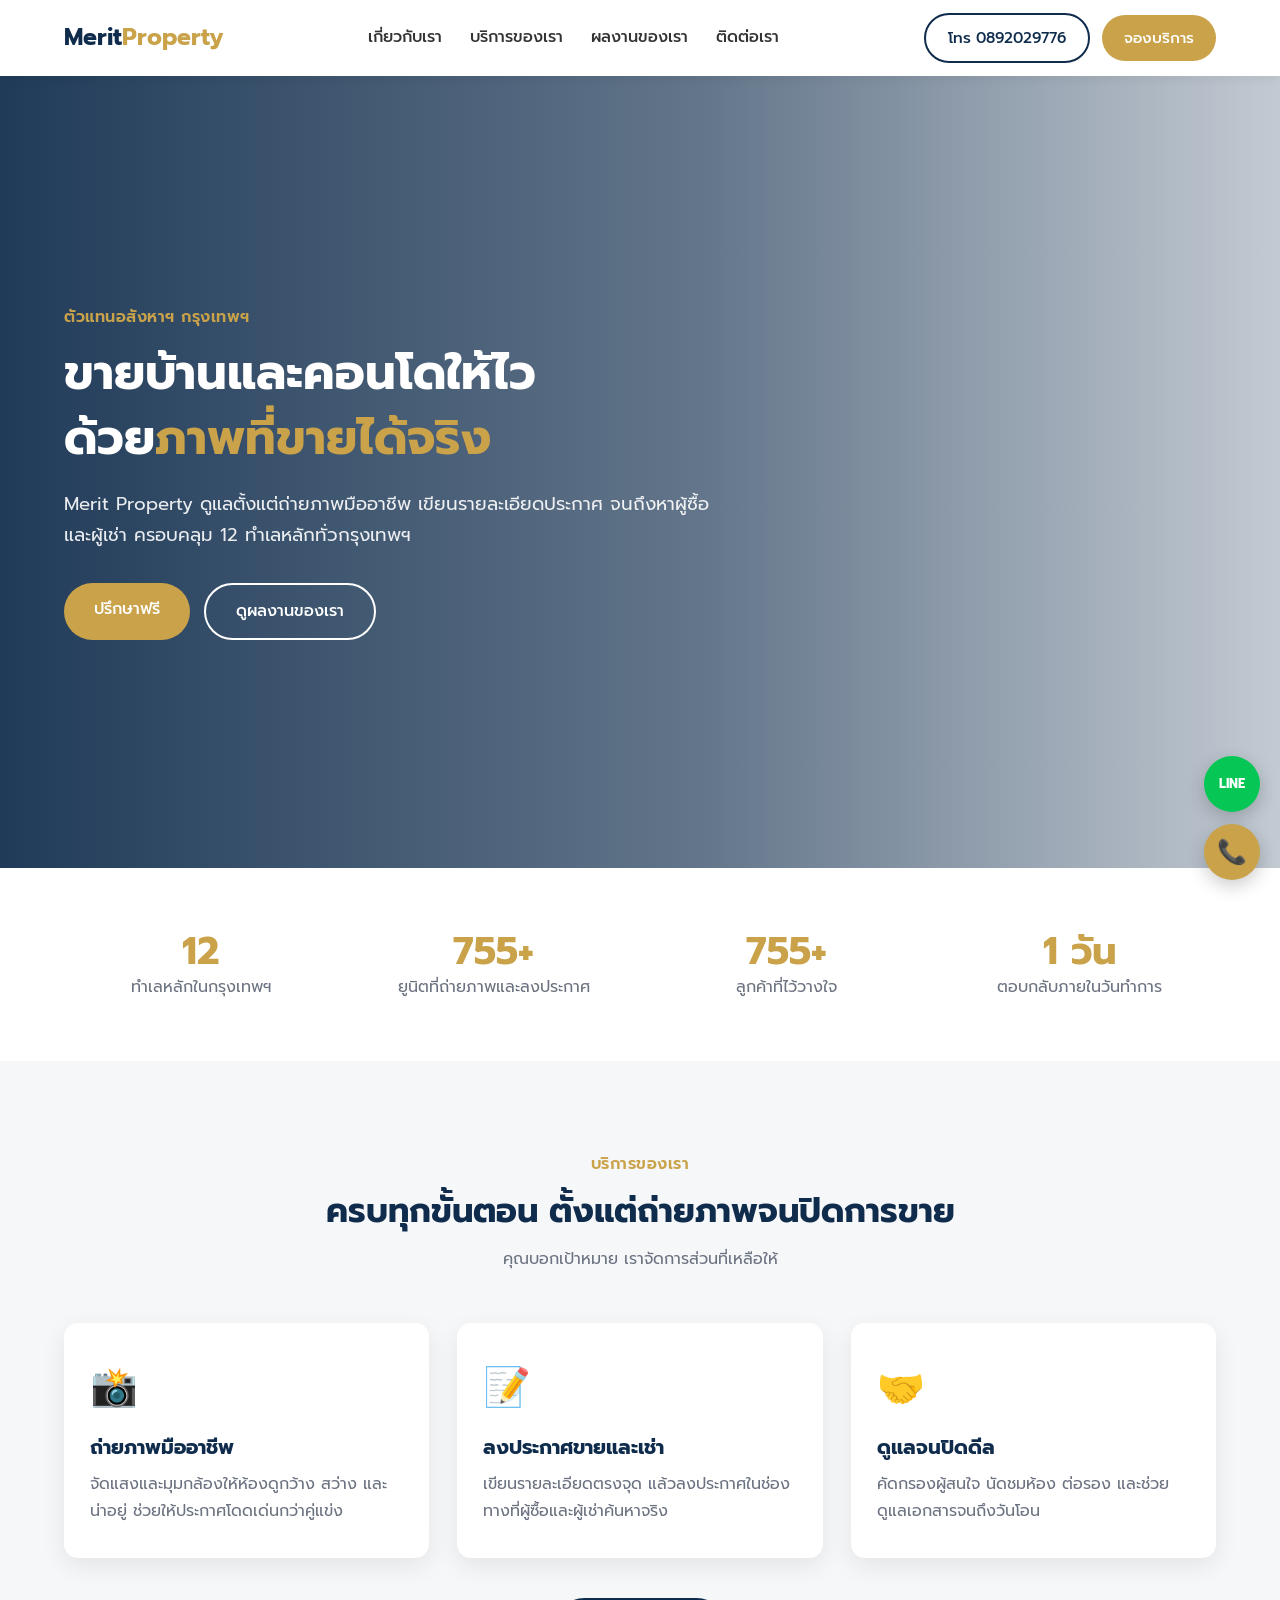
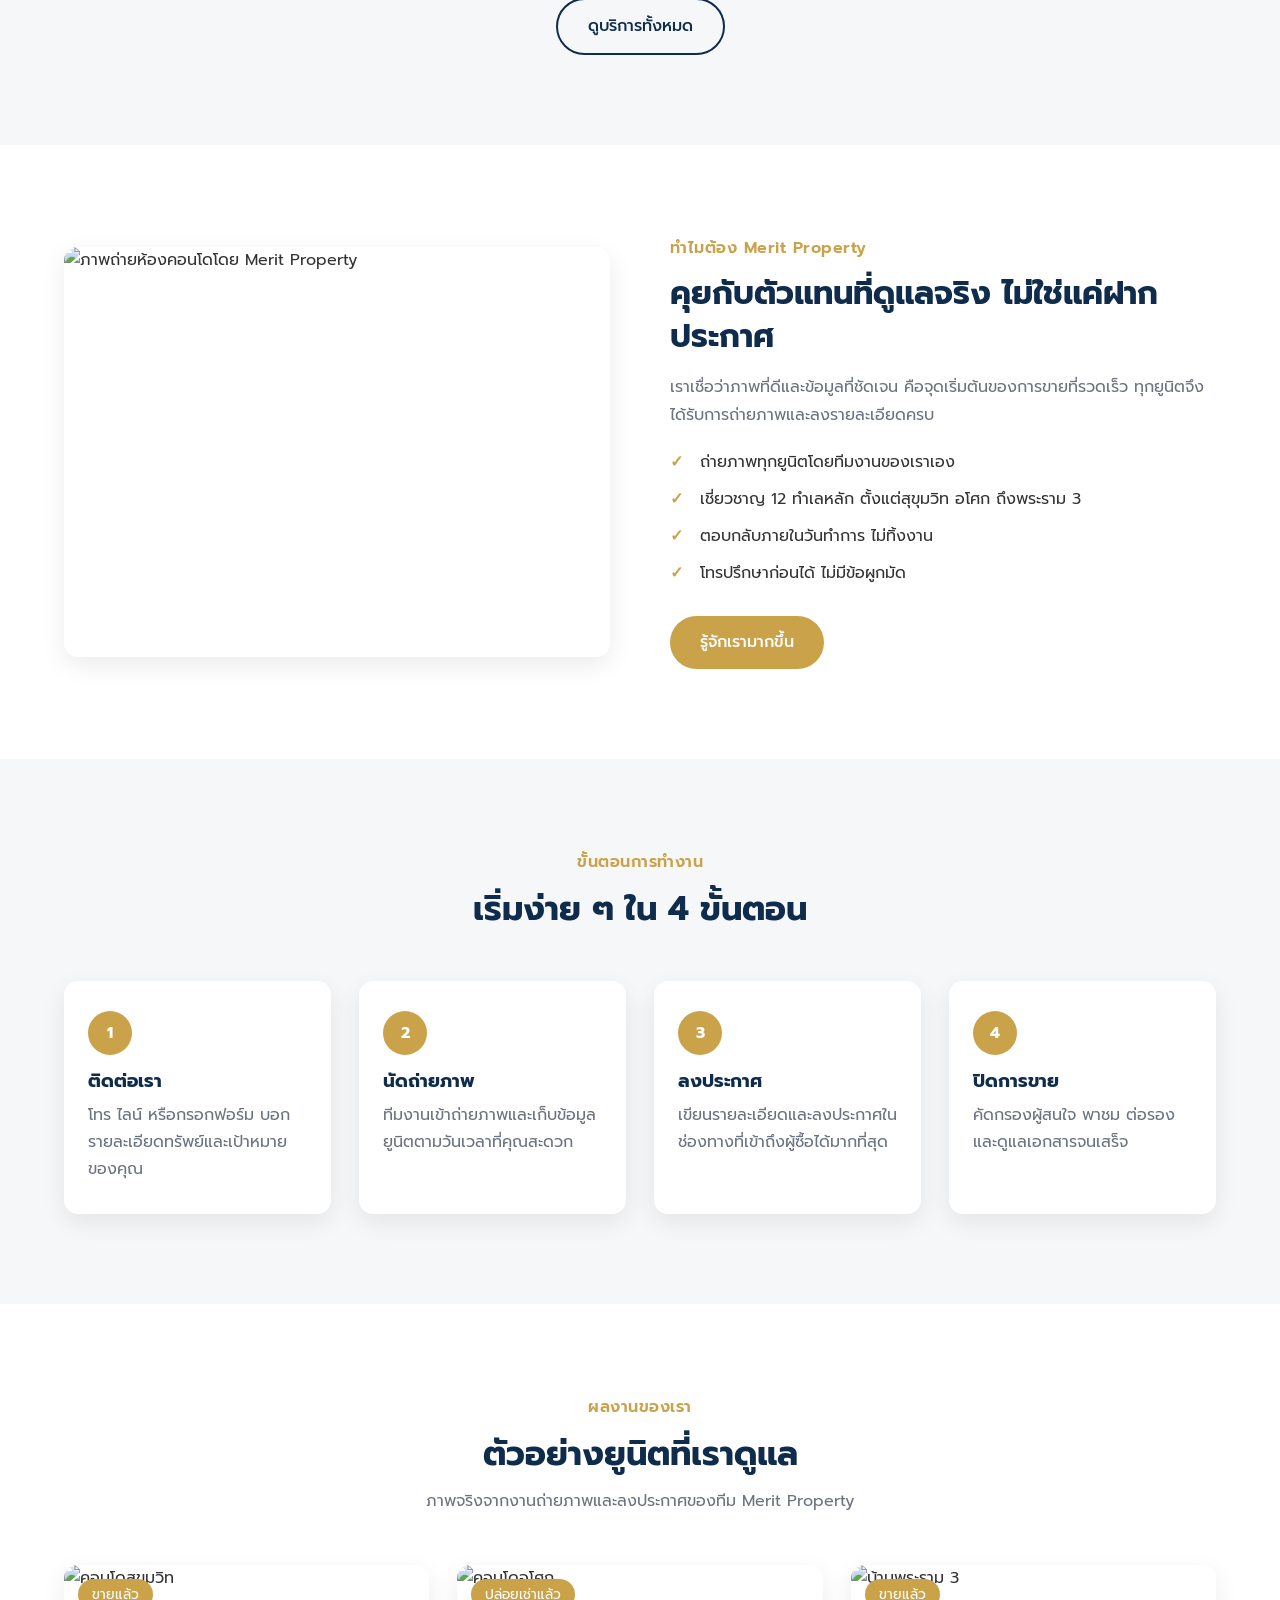
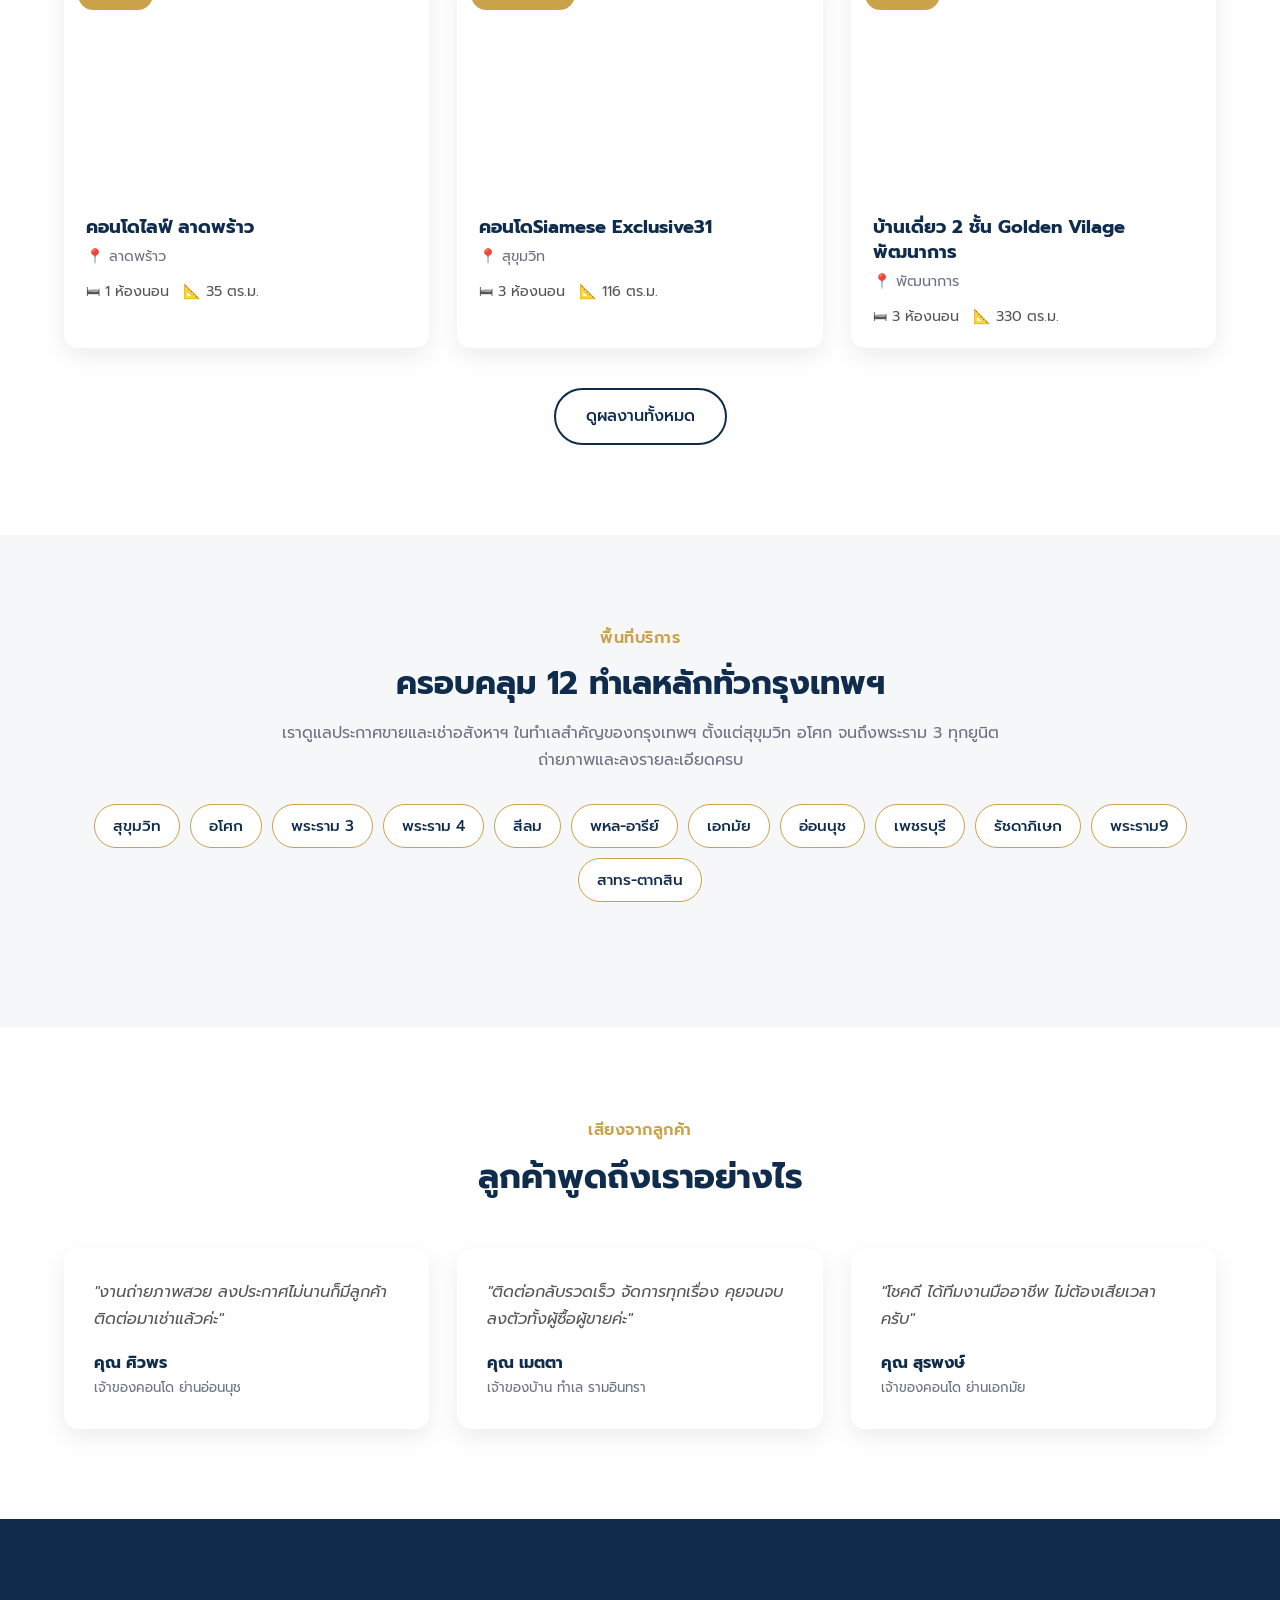
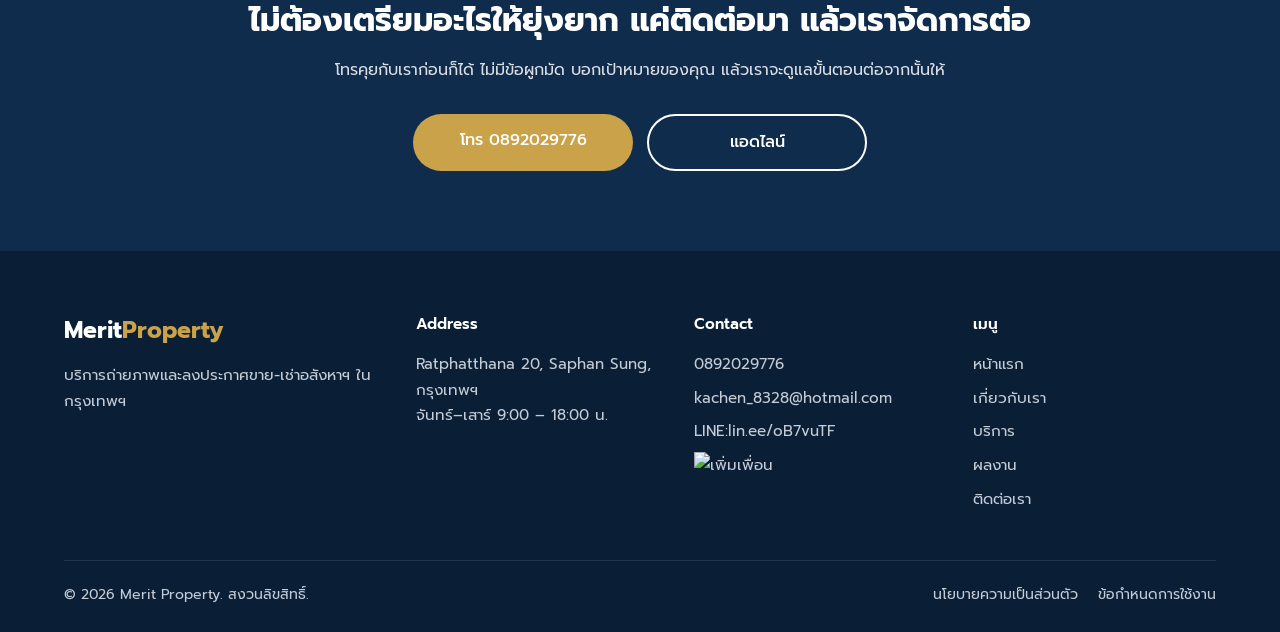
==== index.html @ 9b6d2398 "change name pic" ====
<!DOCTYPE html>
<html lang="th">
<head>
  <meta charset="UTF-8" />
  <meta name="viewport" content="width=device-width, initial-scale=1.0" />
  <title>Merit Property | ถ่ายภาพและลงประกาศขาย-เช่า อสังหาฯ กรุงเทพฯ</title>
  <meta name="description" content="Merit Property ตัวแทนอสังหาฯ ที่ดูแลจริง บริการถ่ายภาพมืออาชีพและลงประกาศขาย-เช่า บ้านและคอนโด ครอบคลุม 12 ทำเลหลักทั่วกรุงเทพฯ" />
  <link href="https://fonts.googleapis.com/css2?family=Prompt:wght@300;400;500;600;700&display=swap" rel="stylesheet" />
  <link rel="stylesheet" href="style.css" />
</head>
<body>

  <header>
    <div class="container">
      <nav>
        <a href="index.html" class="logo">Merit<b>Property</b></a>
        <ul class="nav-links" id="navLinks">
          <li><a href="about.html">เกี่ยวกับเรา</a></li>
          <li><a href="services.html">บริการของเรา</a></li>
          <li><a href="portfolio.html">ผลงานของเรา</a></li>
          <li><a href="contact.html">ติดต่อเรา</a></li>
        </ul>
        <div class="nav-actions">
          <a class="btn btn-outline js-tel">โทร <span class="js-phone"></span></a>
          <a href="contact.html#contact-form" class="btn btn-primary">จองบริการ</a>
          <button class="menu-toggle" id="menuToggle" aria-label="เมนู">☰</button>
        </div>
      </nav>
    </div>
  </header>
<style>
    :root{
      --primary:#0f2c4c; --primary-dark:#0a1f36; --accent:#c9a24a; --accent-dark:#b08a35;
      --light:#f6f7f9; --text:#333; --muted:#6b7280; --white:#fff;
      --radius:14px; --shadow:0 8px 24px rgba(0,0,0,.08);
    }
    *{margin:0;padding:0;box-sizing:border-box}
    html{scroll-behavior:smooth}
    body{font-family:'Prompt',sans-serif;color:var(--text);line-height:1.7;background:var(--white)}
    a{text-decoration:none;color:inherit}
    .container{width:90%;max-width:1200px;margin:auto}
    section{padding:90px 0}
    .eyebrow{display:inline-block;color:var(--accent);font-weight:600;letter-spacing:.5px;margin-bottom:10px}
    h1,h2,h3{color:var(--primary);line-height:1.35}
    .btn{display:inline-block;padding:13px 30px;border-radius:50px;font-weight:500;transition:.3s;cursor:pointer;border:none;font-family:inherit;font-size:1rem;text-align:center}
    .btn-primary{background:var(--accent);color:var(--white)}
    .btn-primary:hover{background:var(--accent-dark);transform:translateY(-2px)}
    .btn-outline{border:2px solid var(--primary);color:var(--primary);background:transparent}
    .btn-outline:hover{background:var(--primary);color:var(--white)}
    .btn-light{border:2px solid var(--white);color:var(--white)}
    .btn-light:hover{background:var(--white);color:var(--primary)}

    /* ===== Header ===== */
    header{position:sticky;top:0;z-index:1000;background:var(--white);box-shadow:0 2px 12px rgba(0,0,0,.06)}
    nav{display:flex;justify-content:space-between;align-items:center;height:76px;gap:20px}
    .logo{font-size:1.45rem;font-weight:700;color:var(--primary)}
    .logo b{color:var(--accent)}
    .nav-links{display:flex;gap:28px;list-style:none}
    .nav-links a{font-weight:500;transition:.3s}
    .nav-links a:hover,.nav-links a.active{color:var(--accent)}
    .nav-actions{display:flex;gap:12px;align-items:center}
    .nav-actions .btn{padding:10px 22px;font-size:.95rem}
    .menu-toggle{display:none;font-size:1.8rem;background:none;border:none;cursor:pointer;color:var(--primary)}

    /* ===== Hero ===== */
    .hero{background:linear-gradient(135deg,var(--primary),#1d4775);color:var(--white);text-align:center;padding:100px 0 90px}
    .hero .eyebrow{color:var(--accent)}
    .hero h1{color:var(--white);font-size:2.6rem;margin-bottom:18px}
    .hero p{max-width:720px;margin:0 auto 30px;opacity:.9;font-size:1.1rem}
    .hero p a{color:var(--accent);font-weight:600;text-decoration:underline}
    .hero-buttons{display:flex;gap:14px;justify-content:center;flex-wrap:wrap}

    /* ===== Contact ===== */
    .contact-wrap{display:grid;grid-template-columns:1fr 1.25fr;gap:50px;align-items:start}
    .contact-text h2{font-size:2rem;margin-bottom:8px}
    .contact-text p{color:var(--muted);margin-bottom:28px}
    .info-item{display:flex;gap:14px;align-items:flex-start;margin-bottom:18px}
    .info-item .ic{width:46px;height:46px;flex-shrink:0;border-radius:12px;background:var(--light);display:flex;align-items:center;justify-content:center;font-size:1.25rem}
    .info-item small{display:block;color:var(--muted);font-size:.85rem}
    .info-item a{word-break:break-all}
    .info-item a:hover{color:var(--accent)}
    .map{margin-top:24px;border-radius:var(--radius);overflow:hidden;box-shadow:var(--shadow)}
    .map iframe{width:100%;height:260px;border:0;display:block}

    .contact-form{background:var(--white);padding:40px;border-radius:var(--radius);box-shadow:var(--shadow);border:1px solid #eee}
    .form-row{display:grid;grid-template-columns:1fr 1fr;gap:16px}
    .form-group{margin-bottom:18px}
    .form-group label{display:block;margin-bottom:6px;font-weight:500;font-size:.95rem}
    .form-group label .req{color:#d14343}
    .form-group input,.form-group select,.form-group textarea{width:100%;padding:12px 15px;border:1px solid #ddd;border-radius:8px;font-family:inherit;font-size:1rem;transition:.3s;background:var(--white)}
    .form-group input:focus,.form-group select:focus,.form-group textarea:focus{outline:none;border-color:var(--accent);box-shadow:0 0 0 3px rgba(201,162,74,.15)}
    .form-note{font-size:.85rem;color:var(--muted);margin-top:12px;text-align:center}
    .form-msg{margin-top:15px;padding:12px;border-radius:8px;display:none}
    .form-msg.success{display:block;background:#e7f6ec;color:#1e7b3a}
    .form-msg.error{display:block;background:#fdeaea;color:#b42318}

    /* ===== Service Area ===== */
    .area{background:var(--light);text-align:center}
    .area h2{font-size:2rem;margin-bottom:14px}
    .area p{max-width:720px;margin:0 auto 30px;color:var(--muted)}
    .chips{display:flex;flex-wrap:wrap;gap:10px;justify-content:center;margin-bottom:35px}
    .chip{background:var(--white);border:1px solid #e3e3e3;padding:8px 18px;border-radius:30px;font-size:.95rem}
    .chip.main{border-color:var(--accent);color:var(--primary);font-weight:500}

    /* ===== FAQ ===== */
    .faq-wrap{display:grid;grid-template-columns:1fr 1.4fr;gap:50px}
    .faq-intro h2{font-size:2rem;margin-bottom:14px}
    .faq-intro p{color:var(--muted);margin-bottom:24px}
    .faq-intro .info-item a{font-weight:500}
    details{border:1px solid #e6e6e6;border-radius:10px;margin-bottom:12px;background:var(--white);transition:.3s}
    details[open]{border-color:var(--accent);box-shadow:var(--shadow)}
    summary{padding:18px 22px;cursor:pointer;font-weight:500;color:var(--primary);list-style:none;display:flex;justify-content:space-between;align-items:center;gap:10px}
    summary::-webkit-details-marker{display:none}
    summary::after{content:"+";font-size:1.5rem;color:var(--accent);transition:.3s;flex-shrink:0}
    details[open] summary::after{transform:rotate(45deg)}
    details .answer{padding:0 22px 18px;color:var(--muted)}

    /* ===== CTA ===== */
    .cta{background:var(--primary);color:var(--white);text-align:center;padding:80px 0}
    .cta h2{color:var(--white);font-size:2rem;margin-bottom:14px}
    .cta p{opacity:.85;max-width:650px;margin:0 auto 30px}
    .cta .hero-buttons .btn{min-width:220px;word-break:break-all}

    /* ===== Footer ===== */
    footer{background:var(--primary-dark);color:#c5ccd6;padding:60px 0 25px;font-size:.95rem}
    .footer-grid{display:grid;grid-template-columns:1.3fr 1fr 1fr 1fr;gap:35px;margin-bottom:40px}
    footer .logo{color:var(--white);display:inline-block;margin-bottom:12px}
    footer h4{color:var(--white);margin-bottom:14px;font-weight:600}
    footer ul{list-style:none}
    footer li{margin-bottom:8px;word-break:break-all}
    footer a:hover{color:var(--accent)}
    .footer-bottom{border-top:1px solid rgba(255,255,255,.1);padding-top:22px;display:flex;justify-content:space-between;flex-wrap:wrap;gap:12px;font-size:.88rem}
    .footer-bottom .links{display:flex;gap:20px}

    /* ===== Floating Buttons ===== */
    .float-btns{position:fixed;right:20px;bottom:20px;display:flex;flex-direction:column;gap:12px;z-index:999}
    .float-btns a{width:56px;height:56px;border-radius:50%;display:flex;align-items:center;justify-content:center;color:var(--white);font-weight:700;box-shadow:0 6px 18px rgba(0,0,0,.2);transition:.3s;font-size:.8rem}
    .float-btns a:hover{transform:scale(1.1)}
    .float-line{background:#06c755}
    .float-call{background:var(--accent);font-size:1.5rem!important}

    /* ===== Responsive ===== */
    @media (max-width:992px){
      .contact-wrap,.faq-wrap{grid-template-columns:1fr}
      .footer-grid{grid-template-columns:1fr 1fr}
      .hero h1{font-size:2.1rem}
    }
    @media (max-width:820px){
      .menu-toggle{display:block}
      .nav-actions .btn-outline{display:none}
      .nav-links{position:absolute;top:76px;left:0;width:100%;flex-direction:column;background:var(--white);text-align:center;gap:0;display:none;box-shadow:0 10px 20px rgba(0,0,0,.08)}
      .nav-links.show{display:flex}
      .nav-links li{padding:14px 0;border-top:1px solid #f0f0f0}
    }
    @media (max-width:600px){
      section{padding:65px 0}
      .form-row{grid-template-columns:1fr}
      .contact-form{padding:28px 22px}
      .footer-grid{grid-template-columns:1fr}
      .nav-actions .btn{padding:9px 16px;font-size:.88rem}
    }
  </style>
  <!-- ===== Hero ===== -->
  <section class="home-hero">
    <div class="container">
      <div class="content">
        <span class="eyebrow">ตัวแทนอสังหาฯ กรุงเทพฯ</span>
        <h1>ขายบ้านและคอนโดให้ไว<br />ด้วย<span>ภาพที่ขายได้จริง</span></h1>
        <p>Merit Property ดูแลตั้งแต่ถ่ายภาพมืออาชีพ เขียนรายละเอียดประกาศ จนถึงหาผู้ซื้อและผู้เช่า ครอบคลุม 12 ทำเลหลักทั่วกรุงเทพฯ</p>
        <div class="hero-buttons">
          <a href="contact.html#contact-form" class="btn btn-primary">ปรึกษาฟรี</a>
          <a href="portfolio.html" class="btn btn-light">ดูผลงานของเรา</a>
        </div>
      </div>
    </div>
  </section>

  <!-- ===== Stats (ใส่ตัวเลขจริง) ===== -->
  <section style="padding:60px 0">
    <div class="container stats">
      <div class="stat"><b>12</b><span>ทำเลหลักในกรุงเทพฯ</span></div>
      <div class="stat"><b>755+</b><span>ยูนิตที่ถ่ายภาพและลงประกาศ</span></div>
      <div class="stat"><b>755+</b><span>ลูกค้าที่ไว้วางใจ</span></div>
      <div class="stat"><b>1 วัน</b><span>ตอบกลับภายในวันทำการ</span></div>
    </div>
  </section>

  <!-- ===== Services ===== -->
  <section class="bg-light">
    <div class="container">
      <div class="section-title">
        <span class="eyebrow">บริการของเรา</span>
        <h2>ครบทุกขั้นตอน ตั้งแต่ถ่ายภาพจนปิดการขาย</h2>
        <p>คุณบอกเป้าหมาย เราจัดการส่วนที่เหลือให้</p>
      </div>
      <div class="grid">
        <div class="card">
          <div class="icon">📸</div>
          <h3>ถ่ายภาพมืออาชีพ</h3>
          <p>จัดแสงและมุมกล้องให้ห้องดูกว้าง สว่าง และน่าอยู่ ช่วยให้ประกาศโดดเด่นกว่าคู่แข่ง</p>
        </div>
        <div class="card">
          <div class="icon">📝</div>
          <h3>ลงประกาศขายและเช่า</h3>
          <p>เขียนรายละเอียดตรงจุด แล้วลงประกาศในช่องทางที่ผู้ซื้อและผู้เช่าค้นหาจริง</p>
        </div>
        <div class="card">
          <div class="icon">🤝</div>
          <h3>ดูแลจนปิดดีล</h3>
          <p>คัดกรองผู้สนใจ นัดชมห้อง ต่อรอง และช่วยดูแลเอกสารจนถึงวันโอน</p>
        </div>
      </div>
      <div class="center"><a href="services.html" class="btn btn-outline">ดูบริการทั้งหมด</a></div>
    </div>
  </section>

  <!-- ===== Why Us ===== -->
  <section>
    <div class="container split">
      <img src="propertyphotos/cover/index/why-us.jpeg" alt="ภาพถ่ายห้องคอนโดโดย Merit Property" loading="lazy" />
      <div>
        <span class="eyebrow">ทำไมต้อง Merit Property</span>
        <h2>คุยกับตัวแทนที่ดูแลจริง ไม่ใช่แค่ฝากประกาศ</h2>
        <p>เราเชื่อว่าภาพที่ดีและข้อมูลที่ชัดเจน คือจุดเริ่มต้นของการขายที่รวดเร็ว ทุกยูนิตจึงได้รับการถ่ายภาพและลงรายละเอียดครบ</p>
        <ul class="check-list">
          <li>ถ่ายภาพทุกยูนิตโดยทีมงานของเราเอง</li>
          <li>เชี่ยวชาญ 12 ทำเลหลัก ตั้งแต่สุขุมวิท อโศก ถึงพระราม 3</li>
          <li>ตอบกลับภายในวันทำการ ไม่ทิ้งงาน</li>
          <li>โทรปรึกษาก่อนได้ ไม่มีข้อผูกมัด</li>
        </ul>
        <a href="about.html" class="btn btn-primary">รู้จักเรามากขึ้น</a>
      </div>
    </div>
  </section>

  <!-- ===== Steps ===== -->
  <section class="bg-light">
    <div class="container">
      <div class="section-title">
        <span class="eyebrow">ขั้นตอนการทำงาน</span>
        <h2>เริ่มง่าย ๆ ใน 4 ขั้นตอน</h2>
      </div>
      <div class="steps">
        <div class="step"><h3>ติดต่อเรา</h3><p>โทร ไลน์ หรือกรอกฟอร์ม บอกรายละเอียดทรัพย์และเป้าหมายของคุณ</p></div>
        <div class="step"><h3>นัดถ่ายภาพ</h3><p>ทีมงานเข้าถ่ายภาพและเก็บข้อมูลยูนิตตามวันเวลาที่คุณสะดวก</p></div>
        <div class="step"><h3>ลงประกาศ</h3><p>เขียนรายละเอียดและลงประกาศในช่องทางที่เข้าถึงผู้ซื้อได้มากที่สุด</p></div>
        <div class="step"><h3>ปิดการขาย</h3><p>คัดกรองผู้สนใจ พาชม ต่อรอง และดูแลเอกสารจนเสร็จ</p></div>
      </div>
    </div>
  </section>

  <!-- ===== Featured Works ===== -->
  <section>
    <div class="container">
      <div class="section-title">
        <span class="eyebrow">ผลงานของเรา</span>
        <h2>ตัวอย่างยูนิตที่เราดูแล</h2>
        <p>ภาพจริงจากงานถ่ายภาพและลงประกาศของทีม Merit Property</p>
      </div>
      <div class="grid">
        <div class="work">
          <div class="work-img"><img src="https://images.unsplash.com/photo-1522708323590-d24dbb6b0267?w=800" alt="คอนโดสุขุมวิท" loading="lazy" /><span class="tag">ขายแล้ว</span></div>
          <div class="work-body"><h3>คอนโดไลฟ์  ลาดพร้าว</h3><div class="loc">📍 ลาดพร้าว</div><div class="meta"><span>🛏 1 ห้องนอน</span><span>📐 35 ตร.ม.</span></div></div>
        </div>
        <div class="work">
          <div class="work-img"><img src="https://images.unsplash.com/photo-1560448204-e02f11c3d0e2?w=800" alt="คอนโดอโศก" loading="lazy" /><span class="tag">ปล่อยเช่าแล้ว</span></div>
          <div class="work-body"><h3>คอนโดSiamese Exclusive31</h3><div class="loc">📍 สุขุมวิท</div><div class="meta"><span>🛏 3 ห้องนอน</span><span>📐 116 ตร.ม.</span></div></div>
        </div>
        <div class="work">
          <div class="work-img"><img src="https://images.unsplash.com/photo-1600585154340-be6161a56a0c?w=800" alt="บ้านพระราม 3" loading="lazy" /><span class="tag">ขายแล้ว</span></div>
          <div class="work-body"><h3>บ้านเดี่ยว 2 ชั้น Golden Vilage พัฒนาการ</h3><div class="loc">📍 พัฒนาการ</div><div class="meta"><span>🛏 3 ห้องนอน</span><span>📐 330 ตร.ม.</span></div></div>
        </div>
      </div>
      <div class="center"><a href="portfolio.html" class="btn btn-outline">ดูผลงานทั้งหมด</a></div>
    </div>
  </section>

  <!-- ===== Service Area ===== -->
  <section class="area">
    <div class="container">
      <span class="eyebrow">พื้นที่บริการ</span>
      <h2>ครอบคลุม 12 ทำเลหลักทั่วกรุงเทพฯ</h2>
      <p>เราดูแลประกาศขายและเช่าอสังหาฯ ในทำเลสำคัญของกรุงเทพฯ ตั้งแต่สุขุมวิท อโศก จนถึงพระราม 3 ทุกยูนิตถ่ายภาพและลงรายละเอียดครบ</p>
      <div class="chips">
        <span class="chip main">สุขุมวิท</span><span class="chip main">อโศก</span><span class="chip main">พระราม 3</span>
        <span class="chip main">พระราม 4</span>
        <span class="chip main">สีลม</span>
        <span class="chip main">พหล-อารีย์</span>
        <span class="chip main">เอกมัย</span>
        <span class="chip main">อ่อนนุช</span>
        <span class="chip main">เพชรบุรี</span>
        <span class="chip main">รัชดาภิเษก</span>
        <span class="chip main">พระราม9</span>
        <span class="chip main">สาทร-ตากสิน</span>
      </div>
    </div>
  </section>

  <!-- ===== Testimonials (ใส่รีวิวจริง) ===== -->
  <section>
    <div class="container">
      <div class="section-title">
        <span class="eyebrow">เสียงจากลูกค้า</span>
        <h2>ลูกค้าพูดถึงเราอย่างไร</h2>
      </div>
      <div class="grid">
        <div class="quote"><p>"งานถ่ายภาพสวย ลงประกาศไม่นานก็มีลูกค้าติดต่อมาเช่าแล้วค่ะ"</p><b> คุณ ศิวพร</b><small>เจ้าของคอนโด ย่านอ่อนนุช</small></div>
        <div class="quote"><p>"ติดต่อกลับรวดเร็ว จัดการทุกเรื่อง คุยจนจบ ลงตัวทั้งผู้ซื้อผู้ขายค่ะ"</p><b>คุณ เมตตา</b><small>เจ้าของบ้าน ทำเล รามอินทรา</small></div>
        <div class="quote"><p>"โชคดี ได้ทีมงานมืออาชีพ ไม่ต้องเสียเวลาครับ"</p><b>คุณ สุรพงษ์</b><small>เจ้าของคอนโด ย่านเอกมัย</small></div>
      </div>
    </div>
  </section>

  <!-- ===== CTA ===== -->
  <section class="cta">
    <div class="container">
      <h2>ไม่ต้องเตรียมอะไรให้ยุ่งยาก แค่ติดต่อมา แล้วเราจัดการต่อ</h2>
      <p>โทรคุยกับเราก่อนก็ได้ ไม่มีข้อผูกมัด บอกเป้าหมายของคุณ แล้วเราจะดูแลขั้นตอนต่อจากนั้นให้</p>
      <div class="hero-buttons">
        <a class="btn btn-primary js-tel">โทร <span class="js-phone"></span></a>
        <a class="btn btn-light js-line" target="_blank" rel="noopener">แอดไลน์</a>
      </div>
    </div>
  </section>

  <footer>
    <div class="container">
      <div class="footer-grid">
        <div>
          <a href="index.html" class="logo">Merit<b style="color:var(--accent)">Property</b></a>
          <p>บริการถ่ายภาพและลงประกาศขาย-เช่าอสังหาฯ ในกรุงเทพฯ</p>
        </div>
        <div>
          <h4>Address</h4>
          <p>Ratphatthana 20, Saphan Sung, กรุงเทพฯ</p>
          <p>จันทร์–เสาร์ 9:00 – 18:00 น.</p>
        </div>
        <div>
          <h4>Contact</h4>
          <ul>
            <li><a class="js-tel"><span class="js-phone"></span></a></li>
            <li><a class="js-mail"><span class="js-email"></span></a></li>
            <li><a class="js-line" target="_blank" rel="noopener">LINE:lin.ee/oB7vuTF </a></li>
            <a href="https://lin.ee/oB7vuTF"><img src="https://scdn.line-apps.com/n/line_add_friends/btn/th.png" alt="เพิ่มเพื่อน" height="36" border="0"></a>
          </ul>
        </div>
        <div>
          <h4>เมนู</h4>
          <ul>
            <li><a href="index.html">หน้าแรก</a></li>
            <li><a href="about.html">เกี่ยวกับเรา</a></li>
            <li><a href="services.html">บริการ</a></li>
            <li><a href="portfolio.html">ผลงาน</a></li>
            <li><a href="contact.html">ติดต่อเรา</a></li>
          </ul>
        </div>
      </div>
      <div class="footer-bottom">
        <span>© <span id="year"></span> Merit Property. สงวนลิขสิทธิ์.</span>
        <div class="links"><a href="privacy.html">นโยบายความเป็นส่วนตัว</a><a href="terms.html">ข้อกำหนดการใช้งาน</a></div>
      </div>
    </div>
  </footer>

  <div class="float-btns">
    <a class="float-line js-line" target="_blank" rel="noopener" aria-label="LINE">LINE</a>
    <a class="float-call js-tel" aria-label="โทร">📞</a>
  </div>

  <script src="main.js"></script>
</body>
</html>
---- style.css ----
:root{
  --primary:#0f2c4c; --primary-dark:#0a1f36; --accent:#c9a24a; --accent-dark:#b08a35;
  --light:#f6f7f9; --text:#333; --muted:#6b7280; --white:#fff;
  --radius:14px; --shadow:0 8px 24px rgba(0,0,0,.08);
}
*{margin:0;padding:0;box-sizing:border-box}
html{scroll-behavior:smooth}
body{font-family:'Prompt',sans-serif;color:var(--text);line-height:1.7;background:var(--white)}
a{text-decoration:none;color:inherit}
img{max-width:100%;display:block}
.container{width:90%;max-width:1200px;margin:auto}
section{padding:90px 0}
.bg-light{background:var(--light)}
.eyebrow{display:inline-block;color:var(--accent);font-weight:600;letter-spacing:.5px;margin-bottom:10px}
h1,h2,h3{color:var(--primary);line-height:1.35}
.btn{display:inline-block;padding:13px 30px;border-radius:50px;font-weight:500;transition:.3s;cursor:pointer;border:none;font-family:inherit;font-size:1rem;text-align:center}
.btn-primary{background:var(--accent);color:var(--white)}
.btn-primary:hover{background:var(--accent-dark);transform:translateY(-2px)}
.btn-outline{border:2px solid var(--primary);color:var(--primary);background:transparent}
.btn-outline:hover{background:var(--primary);color:var(--white)}
.btn-light{border:2px solid var(--white);color:var(--white)}
.btn-light:hover{background:var(--white);color:var(--primary)}

/* ===== Header ===== */
header{position:sticky;top:0;z-index:1000;background:var(--white);box-shadow:0 2px 12px rgba(0,0,0,.06)}
nav{display:flex;justify-content:space-between;align-items:center;height:76px;gap:20px}
.logo{font-size:1.45rem;font-weight:700;color:var(--primary)}
.logo b{color:var(--accent)}
.nav-links{display:flex;gap:28px;list-style:none}
.nav-links a{font-weight:500;transition:.3s}
.nav-links a:hover,.nav-links a.active{color:var(--accent)}
.nav-actions{display:flex;gap:12px;align-items:center}
.nav-actions .btn{padding:10px 22px;font-size:.95rem}
.menu-toggle{display:none;font-size:1.8rem;background:none;border:none;cursor:pointer;color:var(--primary)}

/* ===== Hero (หน้าย่อย) ===== */
.hero{background:linear-gradient(135deg,var(--primary),#1d4775);color:var(--white);text-align:center;padding:100px 0 90px}
.hero h1{color:var(--white);font-size:2.6rem;margin-bottom:18px}
.hero p{max-width:720px;margin:0 auto 30px;opacity:.9;font-size:1.1rem}
.hero p a{color:var(--accent);font-weight:600;text-decoration:underline}
.hero-buttons{display:flex;gap:14px;justify-content:center;flex-wrap:wrap}

/* ===== Hero (หน้าแรก) ===== */
.home-hero{min-height:88vh;display:flex;align-items:center;color:var(--white);
  background:linear-gradient(90deg,rgba(15,44,76,.93) 0%,rgba(15,44,76,.65) 55%,rgba(15,44,76,.25) 100%),
  url('https://images.unsplash.com/photo-1545324418-cc1a3fa10c00?w=1600') center/cover no-repeat}
.home-hero .content{max-width:650px}
.home-hero h1{color:var(--white);font-size:3rem;margin-bottom:18px}
.home-hero h1 span{color:var(--accent)}
.home-hero p{font-size:1.15rem;opacity:.9;margin-bottom:32px}
.home-hero .hero-buttons{justify-content:flex-start}

/* ===== Section title ===== */
.section-title{text-align:center;max-width:720px;margin:0 auto 50px}
.section-title h2{font-size:2.1rem;margin-bottom:12px}
.section-title p{color:var(--muted)}
.center{text-align:center;margin-top:40px}

/* ===== Cards ===== */
.grid{display:grid;grid-template-columns:repeat(auto-fit,minmax(260px,1fr));gap:28px}
.card{background:var(--white);border-radius:var(--radius);box-shadow:var(--shadow);padding:32px 26px;transition:.3s}
.card:hover{transform:translateY(-6px)}
.card .icon{font-size:2.4rem;margin-bottom:14px}
.card h3{margin-bottom:10px;font-size:1.25rem}
.card p{color:var(--muted)}
.card ul{margin-top:14px;padding-left:18px;color:var(--muted)}

/* ===== Split (รูป + ข้อความ) ===== */
.split{display:grid;grid-template-columns:1fr 1fr;gap:60px;align-items:center}
.split img{width:100%;border-radius:var(--radius);box-shadow:var(--shadow);aspect-ratio:4/3;object-fit:cover}
.split h2{font-size:2rem;margin-bottom:16px}
.split p{color:var(--muted);margin-bottom:16px}
.check-list{list-style:none;margin:20px 0 28px}
.check-list li{padding-left:30px;position:relative;margin-bottom:10px}
.check-list li::before{content:"✓";position:absolute;left:0;color:var(--accent);font-weight:700}

/* ===== Stats ===== */
.stats{display:grid;grid-template-columns:repeat(4,1fr);gap:20px;text-align:center}
.stat b{display:block;font-size:2.4rem;color:var(--accent);line-height:1.2}
.stat span{color:var(--muted)}

/* ===== Steps ===== */
.steps{counter-reset:step;display:grid;grid-template-columns:repeat(auto-fit,minmax(220px,1fr));gap:28px}
.step{padding:30px 24px;background:var(--white);border-radius:var(--radius);box-shadow:var(--shadow)}
.step::before{counter-increment:step;content:counter(step);width:44px;height:44px;border-radius:50%;background:var(--accent);color:var(--white);display:flex;align-items:center;justify-content:center;font-weight:700;margin-bottom:14px}
.step h3{font-size:1.15rem;margin-bottom:8px}
.step p{color:var(--muted)}

/* ===== Portfolio ===== */
.filters{display:flex;gap:10px;justify-content:center;flex-wrap:wrap;margin-bottom:35px}
.filter-btn{padding:8px 20px;border-radius:30px;border:1px solid #ddd;background:var(--white);cursor:pointer;font-family:inherit;font-size:.95rem;transition:.3s}
.filter-btn.active,.filter-btn:hover{background:var(--primary);color:var(--white);border-color:var(--primary)}
.work{background:var(--white);border-radius:var(--radius);overflow:hidden;box-shadow:var(--shadow);transition:.3s}
.work:hover{transform:translateY(-6px)}
.work.hide{display:none}
.work-img{position:relative;height:230px}
.work-img img{width:100%;height:100%;object-fit:cover}
.tag{position:absolute;top:14px;left:14px;background:var(--accent);color:var(--white);padding:4px 14px;border-radius:20px;font-size:.85rem}
.work-body{padding:20px 22px}
.work-body h3{font-size:1.15rem;margin-bottom:4px}
.work-body .loc{color:var(--muted);font-size:.9rem;margin-bottom:10px}
.work-body .meta{display:flex;gap:14px;flex-wrap:wrap;font-size:.9rem;color:#555}

/* ===== Testimonials ===== */
.quote{background:var(--white);border-radius:var(--radius);box-shadow:var(--shadow);padding:30px}
.quote p{font-style:italic;color:#555;margin-bottom:16px}
.quote b{color:var(--primary)}
.quote small{display:block;color:var(--muted)}

/* ===== Contact ===== */
.contact-wrap{display:grid;grid-template-columns:1fr 1.25fr;gap:50px;align-items:start}
.contact-text h2{font-size:2rem;margin-bottom:8px}
.contact-text p{color:var(--muted);margin-bottom:28px}
.info-item{display:flex;gap:14px;align-items:flex-start;margin-bottom:18px}
.info-item .ic{width:46px;height:46px;flex-shrink:0;border-radius:12px;background:var(--light);display:flex;align-items:center;justify-content:center;font-size:1.25rem}
.info-item small{display:block;color:var(--muted);font-size:.85rem}
.info-item a{word-break:break-all}
.info-item a:hover{color:var(--accent)}
.map{margin-top:24px;border-radius:var(--radius);overflow:hidden;box-shadow:var(--shadow)}
.map iframe{width:100%;height:260px;border:0;display:block}
.contact-form{background:var(--white);padding:40px;border-radius:var(--radius);box-shadow:var(--shadow);border:1px solid #eee}
.form-row{display:grid;grid-template-columns:1fr 1fr;gap:16px}
.form-group{margin-bottom:18px}
.form-group label{display:block;margin-bottom:6px;font-weight:500;font-size:.95rem}
.form-group label .req{color:#d14343}
.form-group input,.form-group select,.form-group textarea{width:100%;padding:12px 15px;border:1px solid #ddd;border-radius:8px;font-family:inherit;font-size:1rem;transition:.3s;background:var(--white)}
.form-group input:focus,.form-group select:focus,.form-group textarea:focus{outline:none;border-color:var(--accent);box-shadow:0 0 0 3px rgba(201,162,74,.15)}
.form-note{font-size:.85rem;color:var(--muted);margin-top:12px;text-align:center}
.form-msg{margin-top:15px;padding:12px;border-radius:8px;display:none}
.form-msg.success{display:block;background:#e7f6ec;color:#1e7b3a}
.form-msg.error{display:block;background:#fdeaea;color:#b42318}

/* ===== Service Area ===== */
.area{background:var(--light);text-align:center}
.area h2{font-size:2rem;margin-bottom:14px}
.area p{max-width:720px;margin:0 auto 30px;color:var(--muted)}
.chips{display:flex;flex-wrap:wrap;gap:10px;justify-content:center;margin-bottom:35px}
.chip{background:var(--white);border:1px solid #e3e3e3;padding:8px 18px;border-radius:30px;font-size:.95rem}
.chip.main{border-color:var(--accent);color:var(--primary);font-weight:500}

/* ===== FAQ ===== */
.faq-wrap{display:grid;grid-template-columns:1fr 1.4fr;gap:50px}
.faq-intro h2{font-size:2rem;margin-bottom:14px}
.faq-intro p{color:var(--muted);margin-bottom:24px}
.faq-intro .info-item a{font-weight:500}
details{border:1px solid #e6e6e6;border-radius:10px;margin-bottom:12px;background:var(--white);transition:.3s}
details[open]{border-color:var(--accent);box-shadow:var(--shadow)}
summary{padding:18px 22px;cursor:pointer;font-weight:500;color:var(--primary);list-style:none;display:flex;justify-content:space-between;align-items:center;gap:10px}
summary::-webkit-details-marker{display:none}
summary::after{content:"+";font-size:1.5rem;color:var(--accent);transition:.3s;flex-shrink:0}
details[open] summary::after{transform:rotate(45deg)}
details .answer{padding:0 22px 18px;color:var(--muted)}

/* ===== CTA ===== */
.cta{background:var(--primary);color:var(--white);text-align:center;padding:80px 0}
.cta h2{color:var(--white);font-size:2rem;margin-bottom:14px}
.cta p{opacity:.85;max-width:650px;margin:0 auto 30px}
.cta .hero-buttons .btn{min-width:220px;word-break:break-all}

/* ===== Footer ===== */
footer{background:var(--primary-dark);color:#c5ccd6;padding:60px 0 25px;font-size:.95rem}
.footer-grid{display:grid;grid-template-columns:1.3fr 1fr 1fr 1fr;gap:35px;margin-bottom:40px}
footer .logo{color:var(--white);display:inline-block;margin-bottom:12px}
footer h4{color:var(--white);margin-bottom:14px;font-weight:600}
footer ul{list-style:none}
footer li{margin-bottom:8px;word-break:break-all}
footer a:hover{color:var(--accent)}
.footer-bottom{border-top:1px solid rgba(255,255,255,.1);padding-top:22px;display:flex;justify-content:space-between;flex-wrap:wrap;gap:12px;font-size:.88rem}
.footer-bottom .links{display:flex;gap:20px}

/* ===== Floating Buttons ===== */
.float-btns{position:fixed;right:20px;bottom:20px;display:flex;flex-direction:column;gap:12px;z-index:999}
.float-btns a{width:56px;height:56px;border-radius:50%;display:flex;align-items:center;justify-content:center;color:var(--white);font-weight:700;box-shadow:0 6px 18px rgba(0,0,0,.2);transition:.3s;font-size:.8rem}
.float-btns a:hover{transform:scale(1.1)}
.float-line{background:#06c755}
.float-call{background:var(--accent);font-size:1.5rem!important}

/* ===== Responsive ===== */
@media (max-width:992px){
  .contact-wrap,.faq-wrap,.split{grid-template-columns:1fr}
  .split{gap:35px}
  .footer-grid{grid-template-columns:1fr 1fr}
  .stats{grid-template-columns:repeat(2,1fr);gap:30px}
  .hero h1{font-size:2.1rem}
  .home-hero h1{font-size:2.3rem}
}
@media (max-width:820px){
  .menu-toggle{display:block}
  .nav-actions .btn-outline{display:none}
  .nav-links{position:absolute;top:76px;left:0;width:100%;flex-direction:column;background:var(--white);text-align:center;gap:0;display:none;box-shadow:0 10px 20px rgba(0,0,0,.08)}
  .nav-links.show{display:flex}
  .nav-links li{padding:14px 0;border-top:1px solid #f0f0f0}
}
@media (max-width:600px){
  section{padding:65px 0}
  .form-row{grid-template-columns:1fr}
  .contact-form{padding:28px 22px}
  .footer-grid{grid-template-columns:1fr}
  .nav-actions .btn{padding:9px 16px;font-size:.88rem}
  .home-hero{min-height:75vh}
  .home-hero h1{font-size:1.9rem}
}
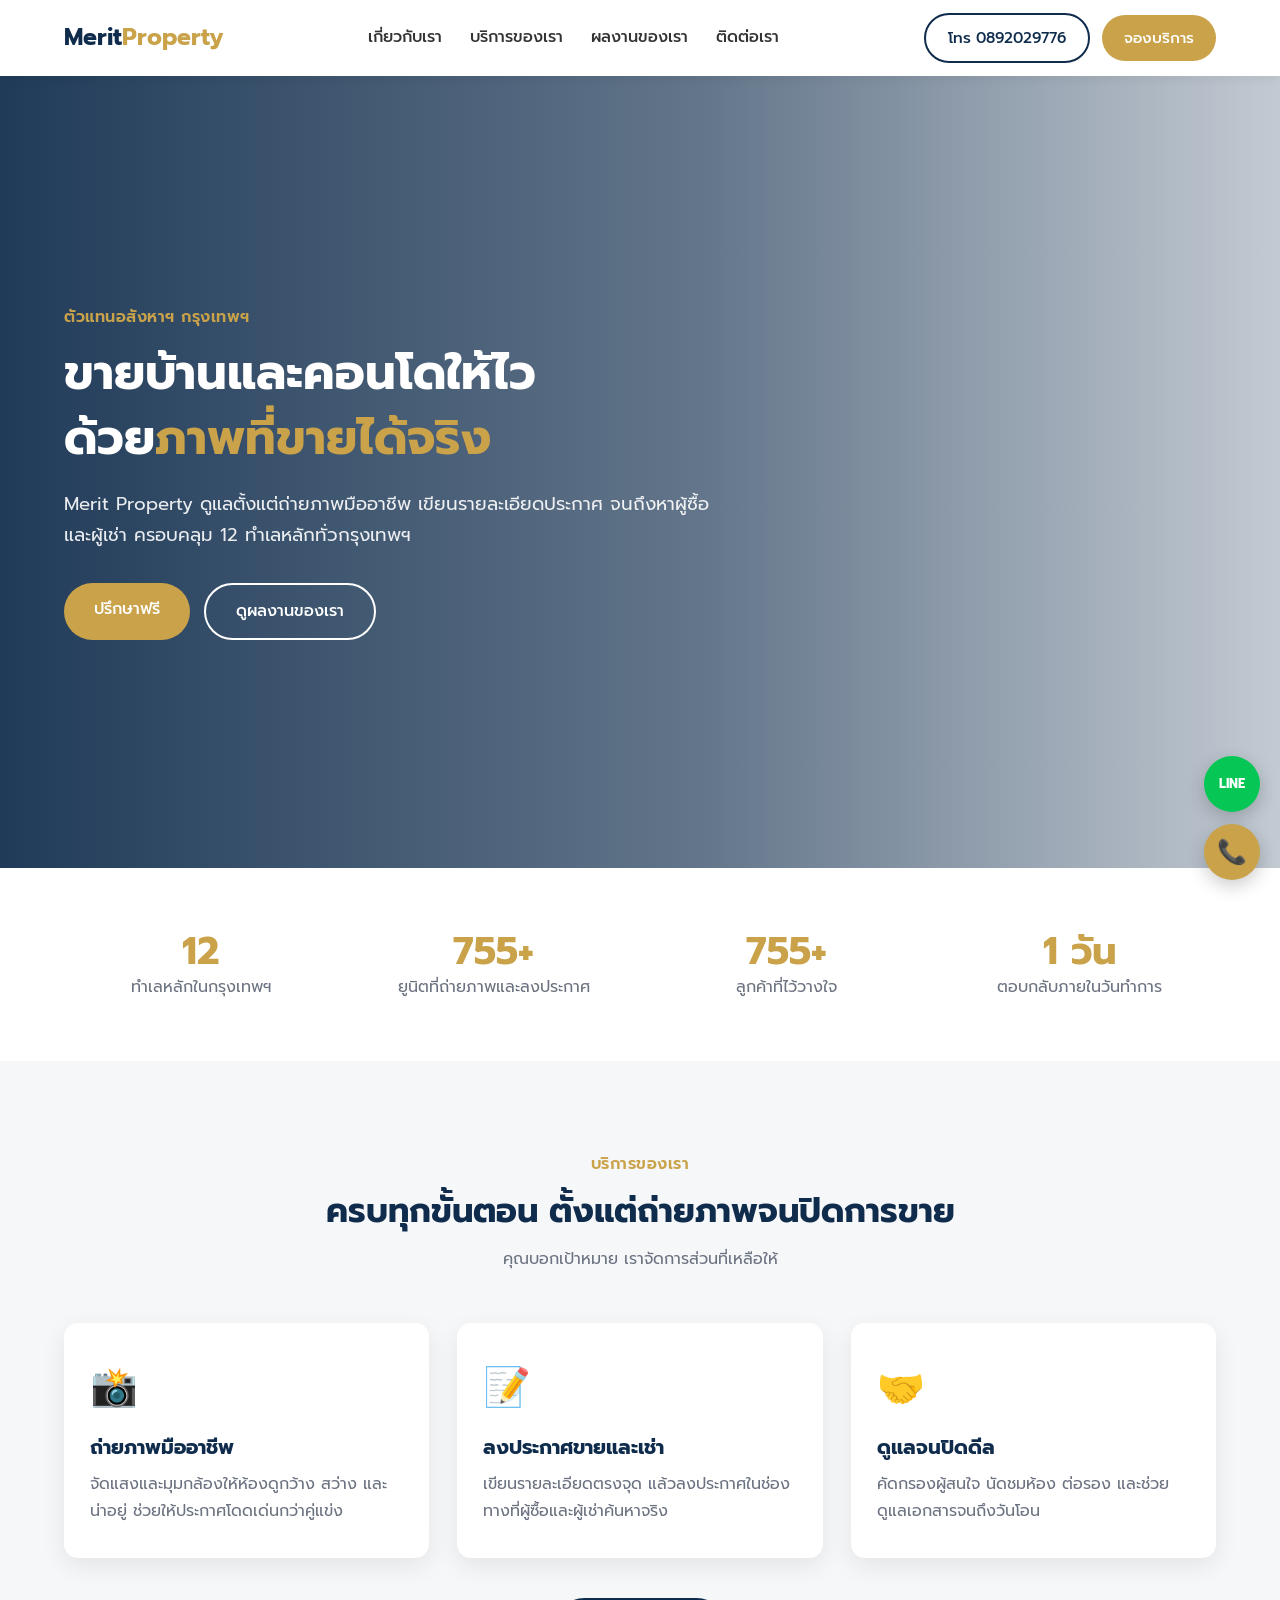
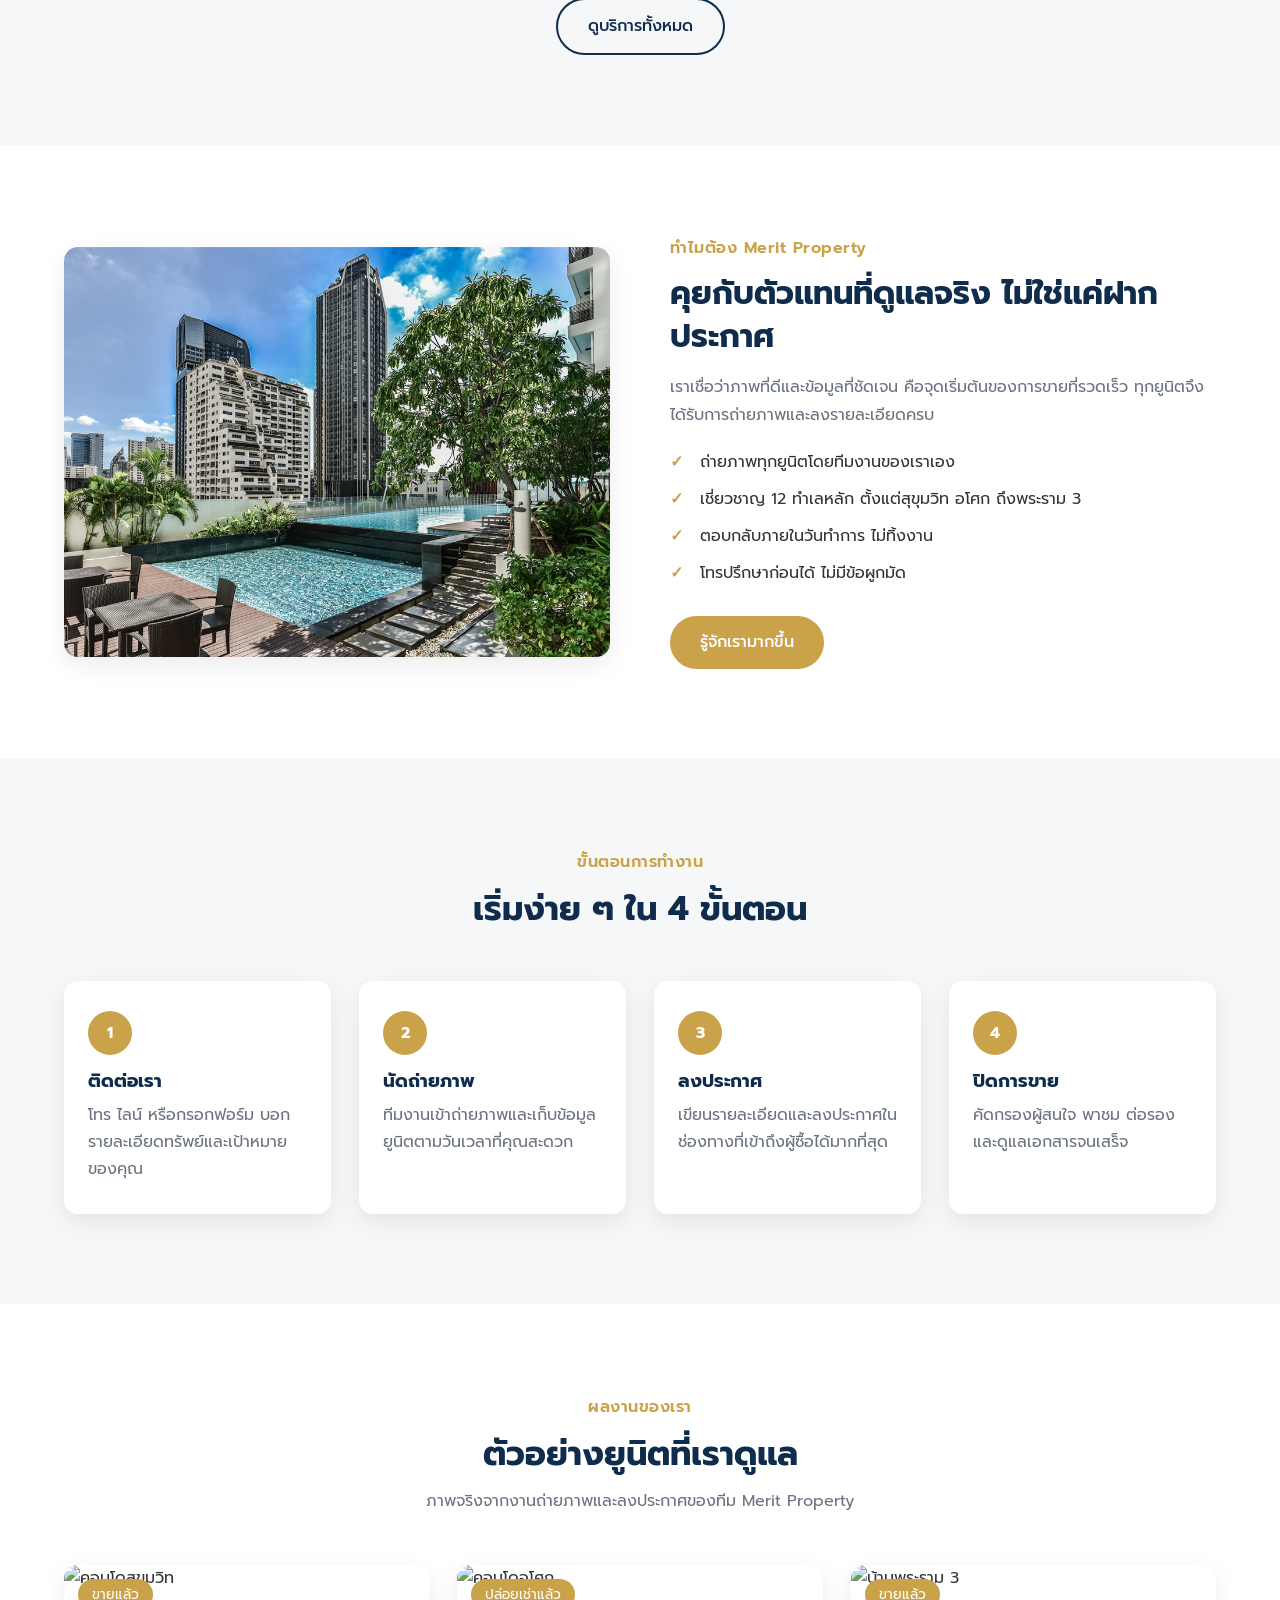
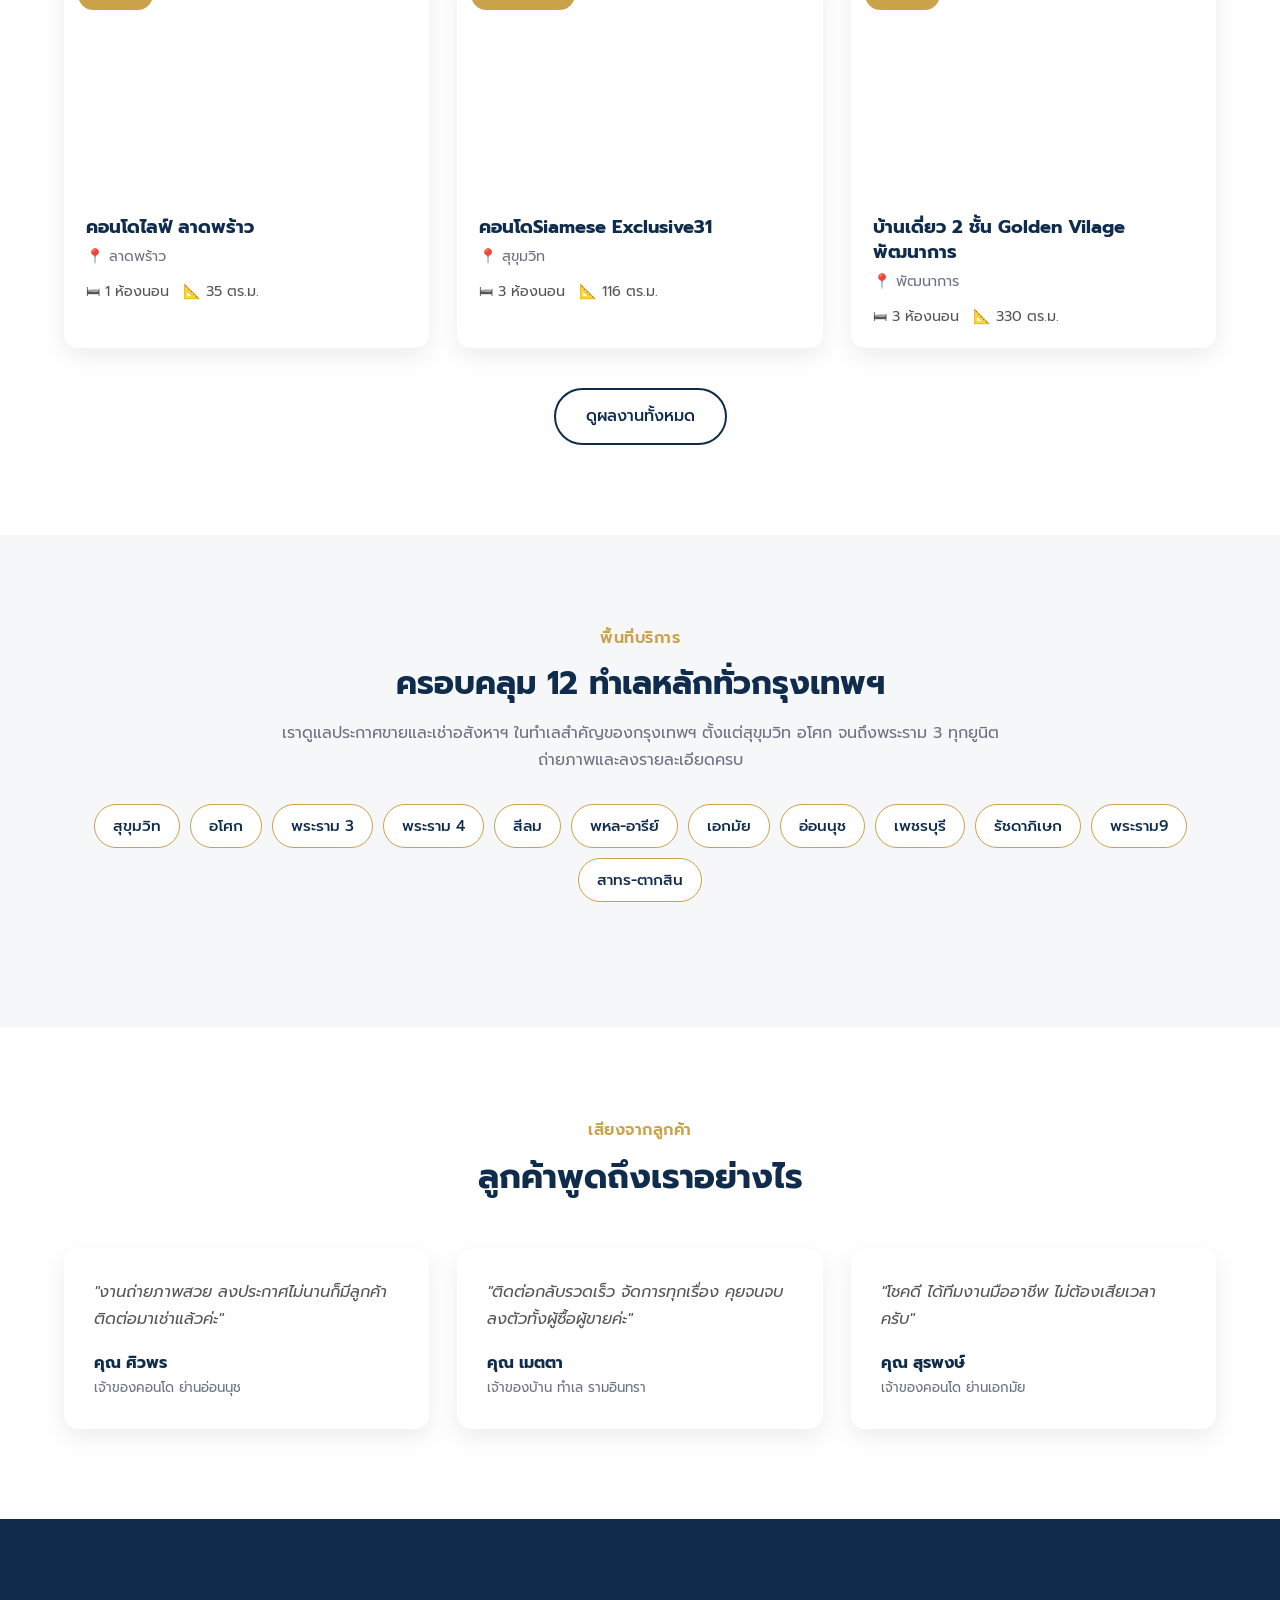
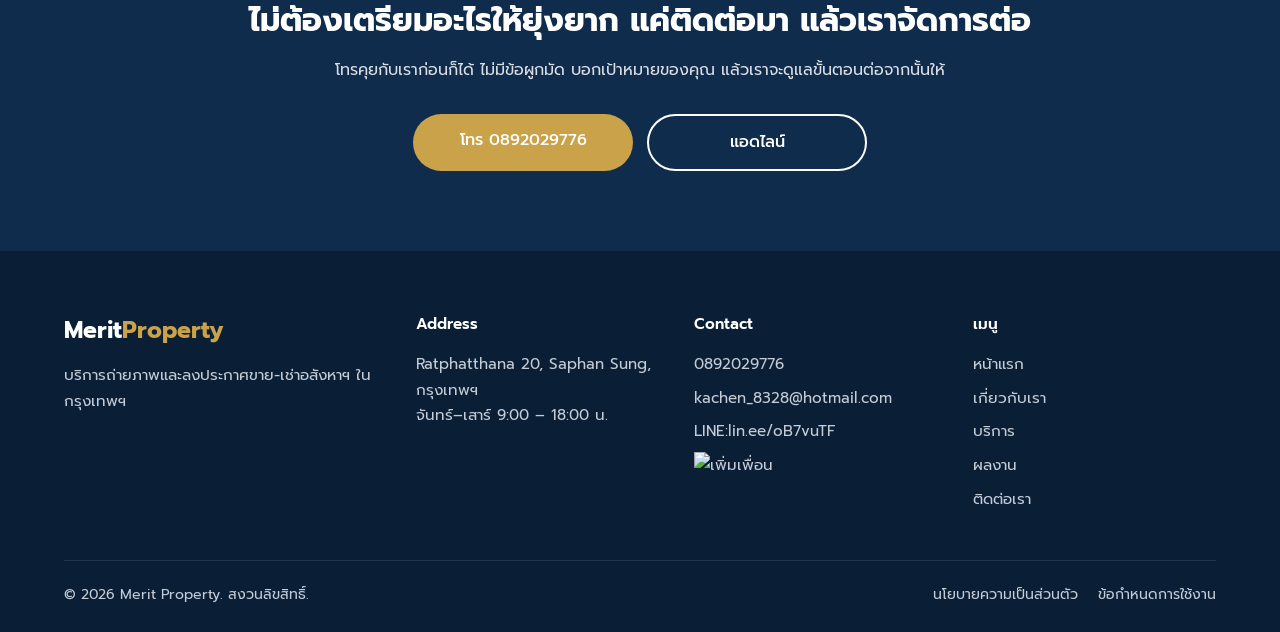
==== commit 5d164590: "Replace image source for 'Why Us' section" ====
--- a/index.html
+++ b/index.html
@@ -217,7 +217,7 @@
   <!-- ===== Why Us ===== -->
   <section>
     <div class="container split">
-      <img src="propertyphotos/cover/index/why-us.jpeg" alt="ภาพถ่ายห้องคอนโดโดย Merit Property" loading="lazy" />
+      <img src="propertyphotos/cover/index/why-us.jpg" alt="ภาพถ่ายห้องคอนโดโดย Merit Property" loading="lazy" />
       <div>
         <span class="eyebrow">ทำไมต้อง Merit Property</span>
         <h2>คุยกับตัวแทนที่ดูแลจริง ไม่ใช่แค่ฝากประกาศ</h2>
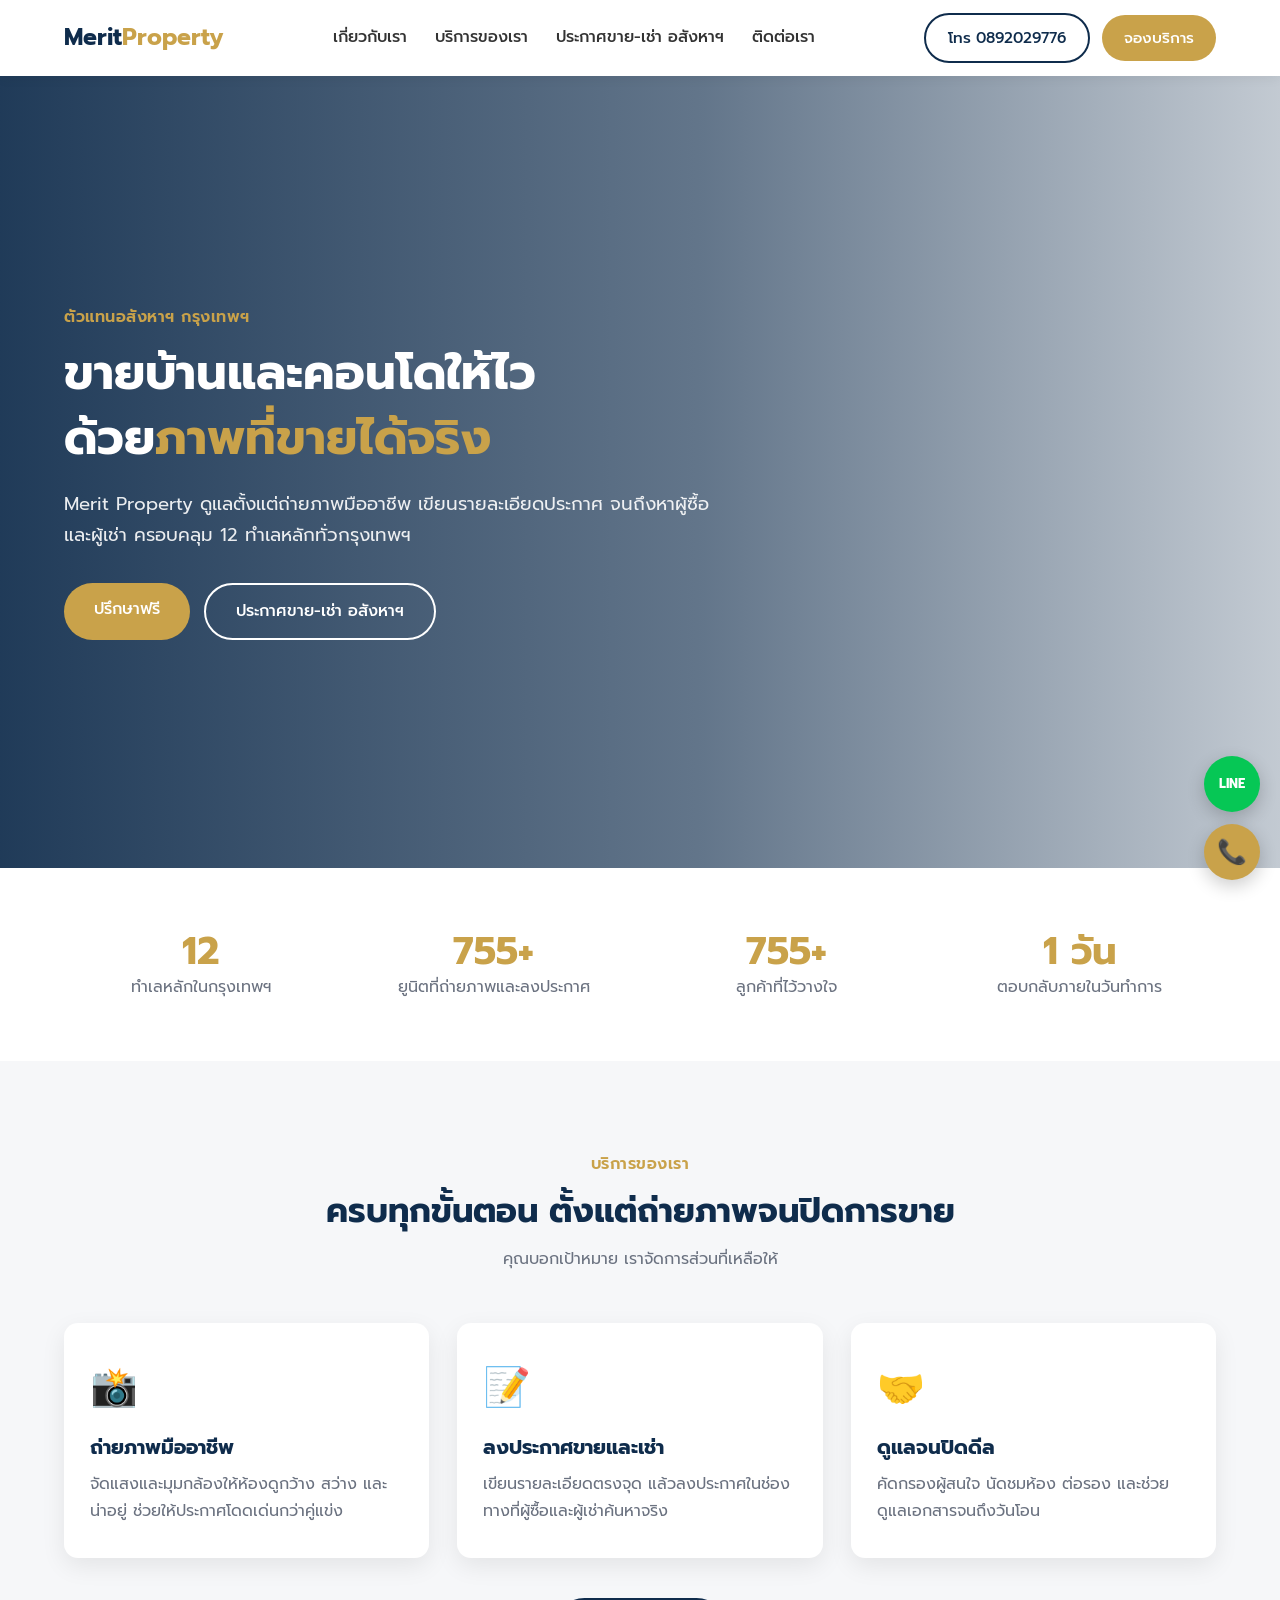
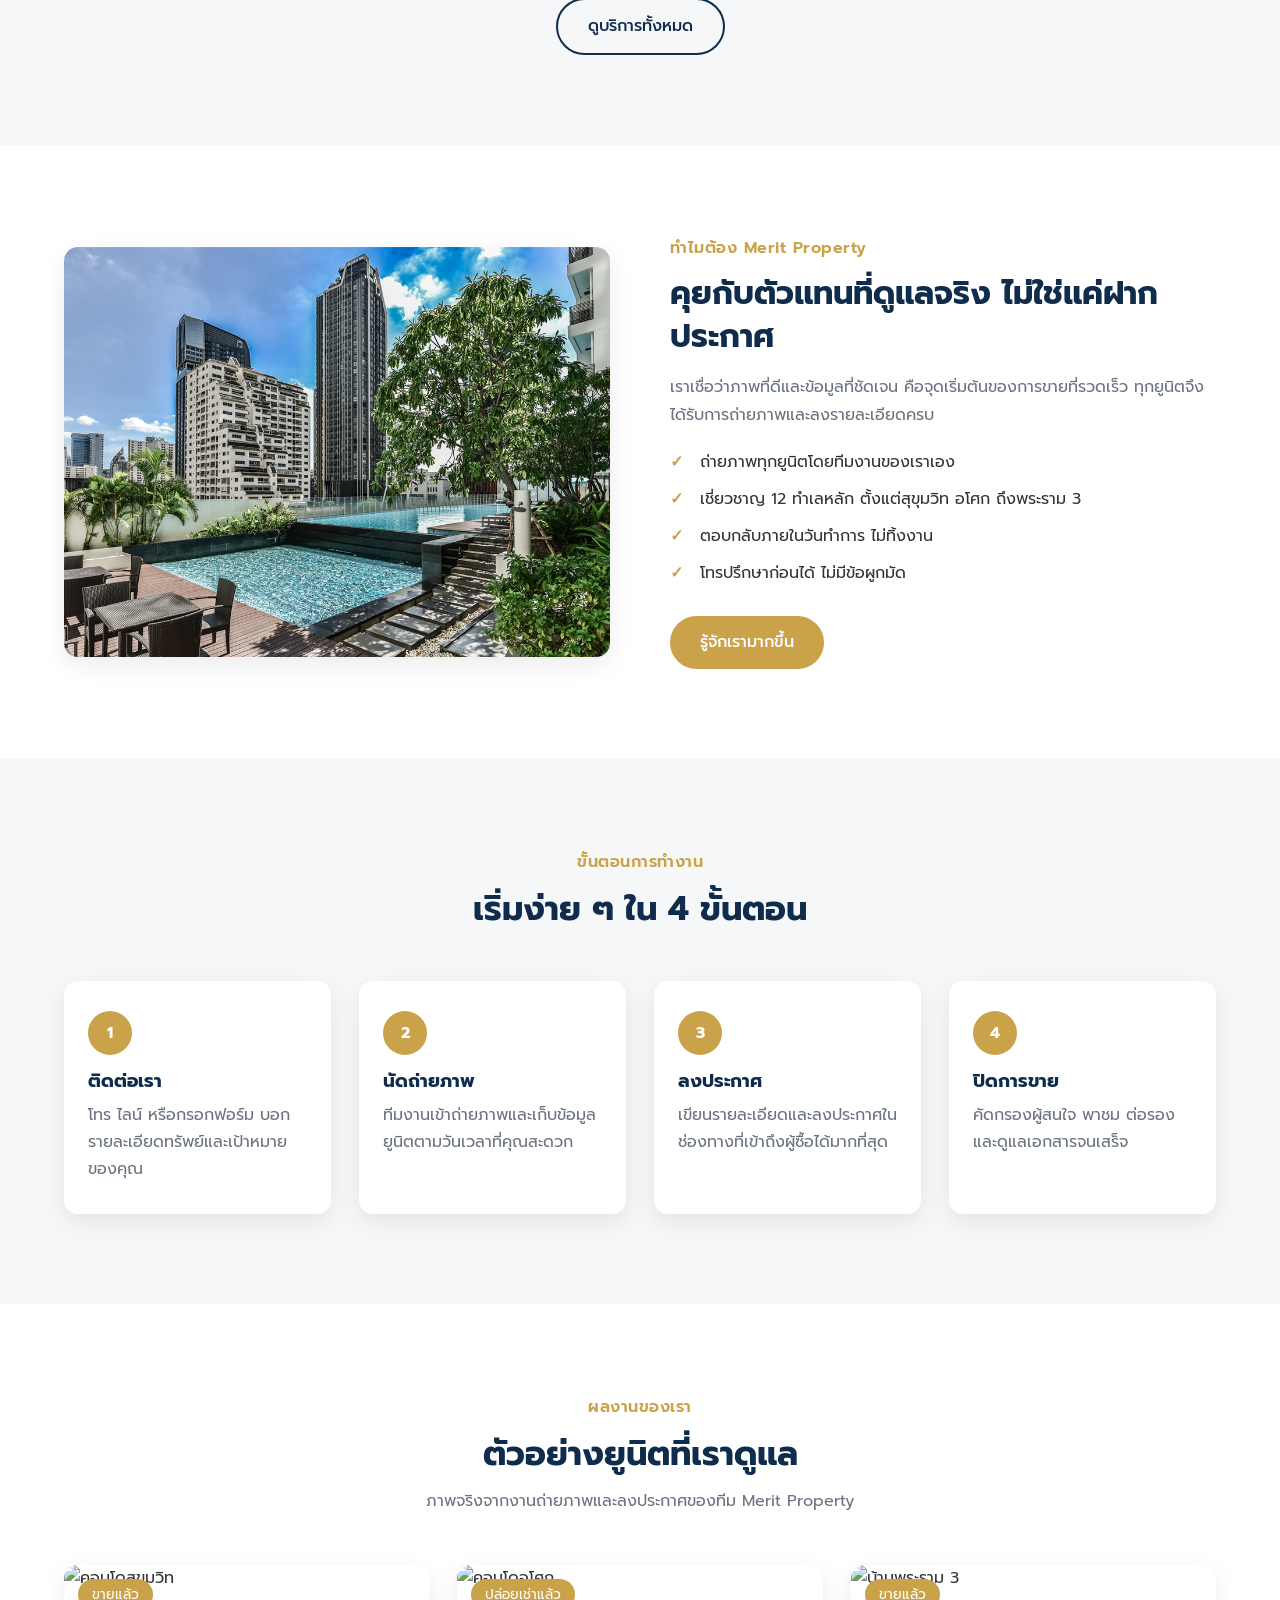
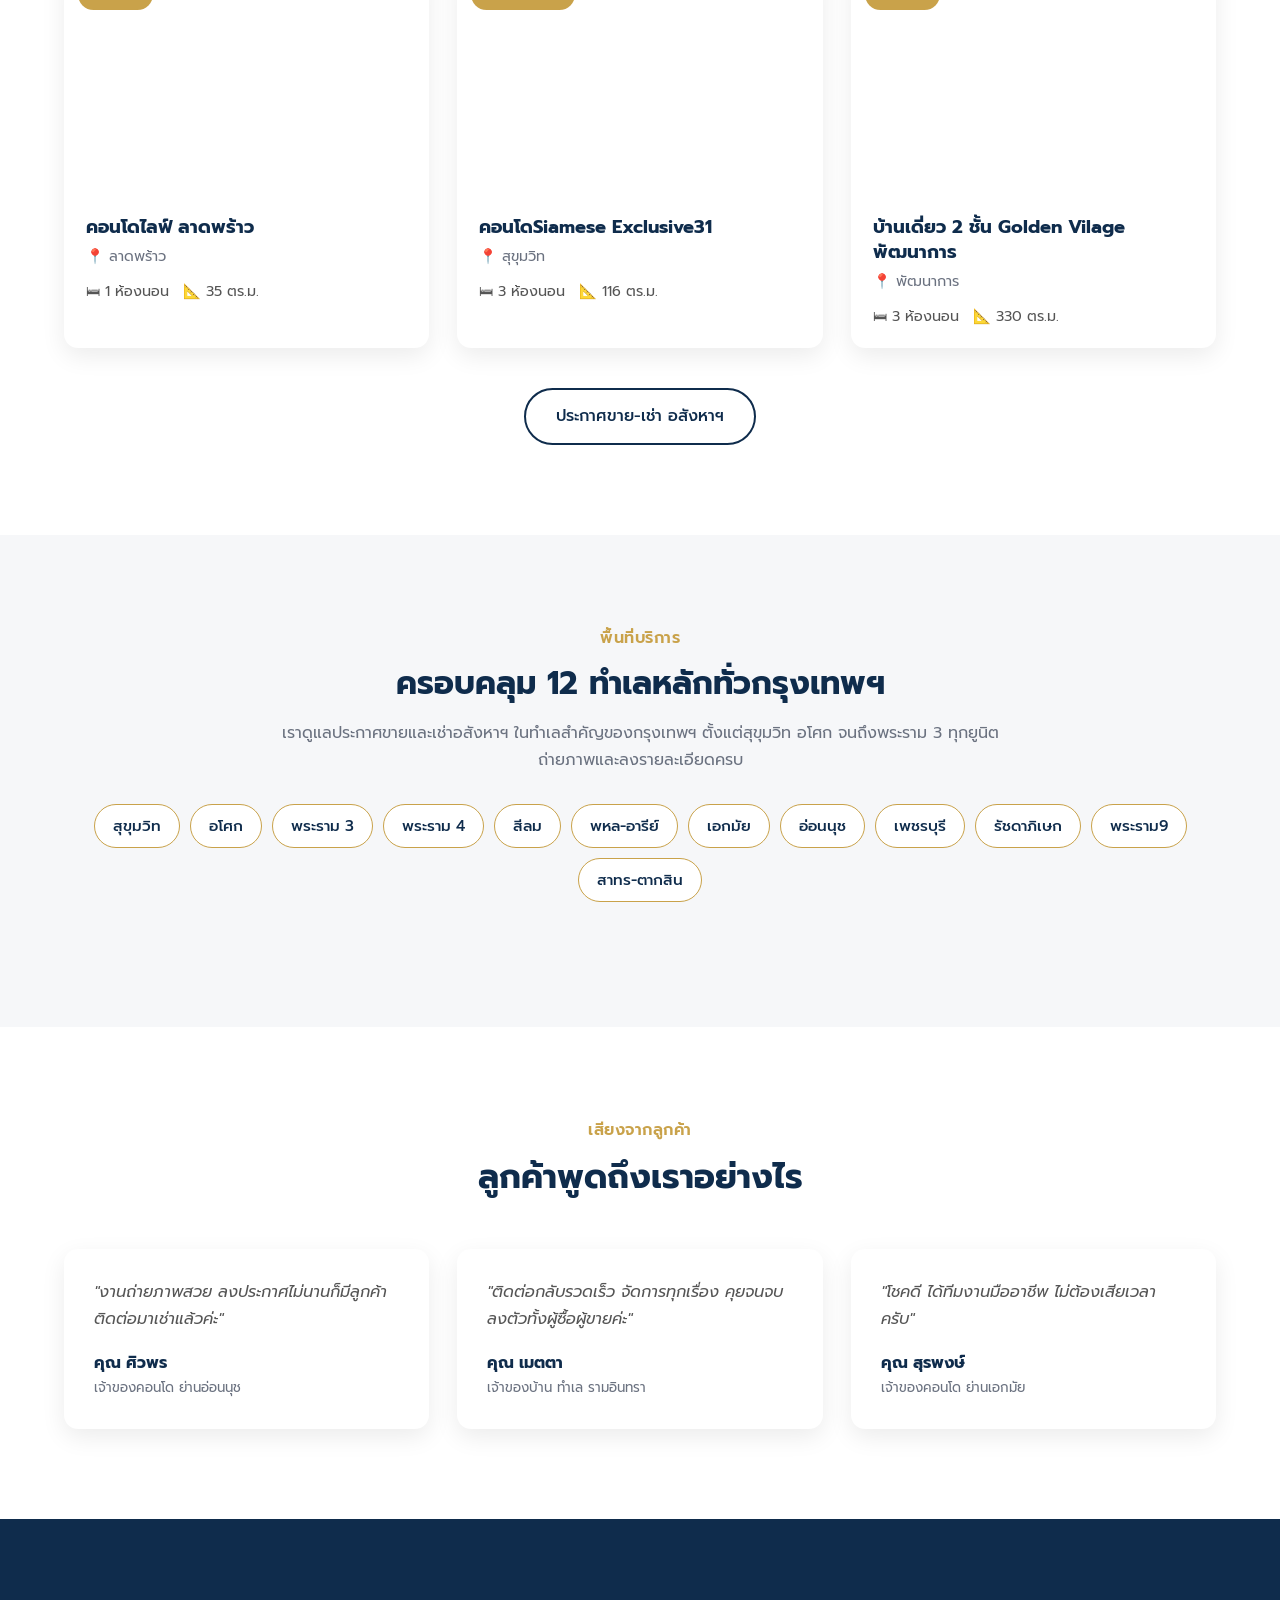
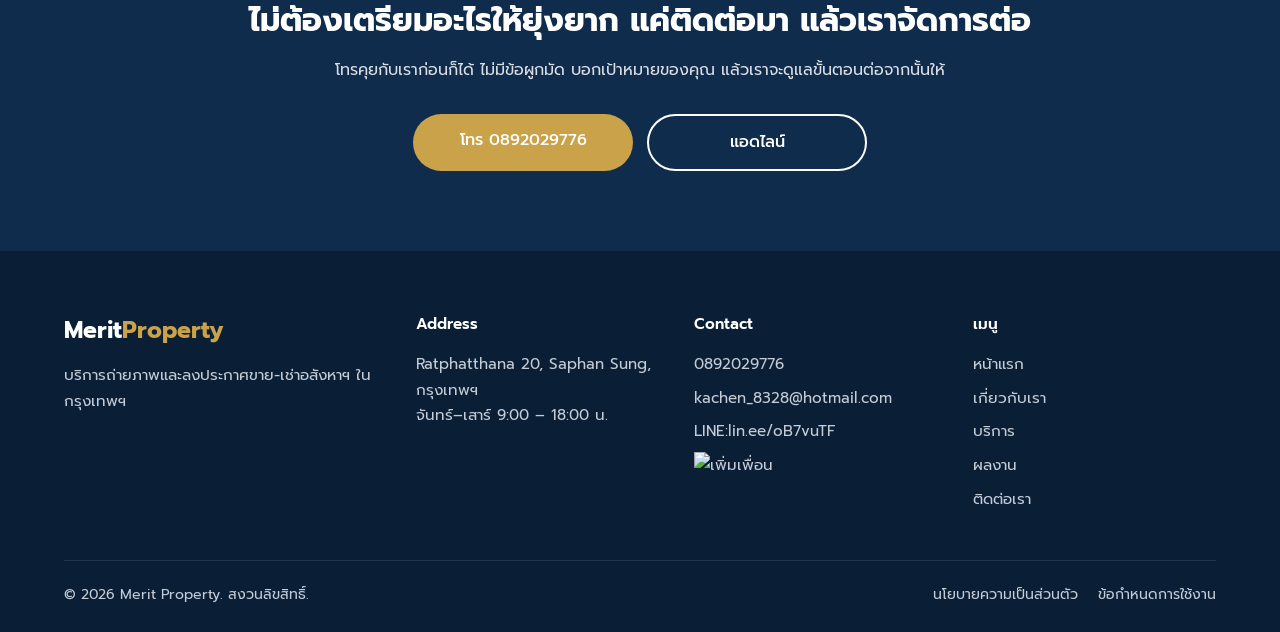
==== commit e45d6574: "revise" ====
--- a/index.html
+++ b/index.html
@@ -17,7 +17,7 @@
         <ul class="nav-links" id="navLinks">
           <li><a href="about.html">เกี่ยวกับเรา</a></li>
           <li><a href="services.html">บริการของเรา</a></li>
-          <li><a href="portfolio.html">ผลงานของเรา</a></li>
+          <li><a href="portfolio.html">ประกาศขาย-เช่า อสังหาฯ</a></li>
           <li><a href="contact.html">ติดต่อเรา</a></li>
         </ul>
         <div class="nav-actions">
@@ -169,7 +169,7 @@
         <p>Merit Property ดูแลตั้งแต่ถ่ายภาพมืออาชีพ เขียนรายละเอียดประกาศ จนถึงหาผู้ซื้อและผู้เช่า ครอบคลุม 12 ทำเลหลักทั่วกรุงเทพฯ</p>
         <div class="hero-buttons">
           <a href="contact.html#contact-form" class="btn btn-primary">ปรึกษาฟรี</a>
-          <a href="portfolio.html" class="btn btn-light">ดูผลงานของเรา</a>
+          <a href="portfolio.html" class="btn btn-light">ประกาศขาย-เช่า อสังหาฯ</a>
         </div>
       </div>
     </div>
@@ -271,7 +271,7 @@
           <div class="work-body"><h3>บ้านเดี่ยว 2 ชั้น Golden Vilage พัฒนาการ</h3><div class="loc">📍 พัฒนาการ</div><div class="meta"><span>🛏 3 ห้องนอน</span><span>📐 330 ตร.ม.</span></div></div>
         </div>
       </div>
-      <div class="center"><a href="portfolio.html" class="btn btn-outline">ดูผลงานทั้งหมด</a></div>
+      <div class="center"><a href="portfolio.html" class="btn btn-outline">ประกาศขาย-เช่า อสังหาฯ</a></div>
     </div>
   </section>
 
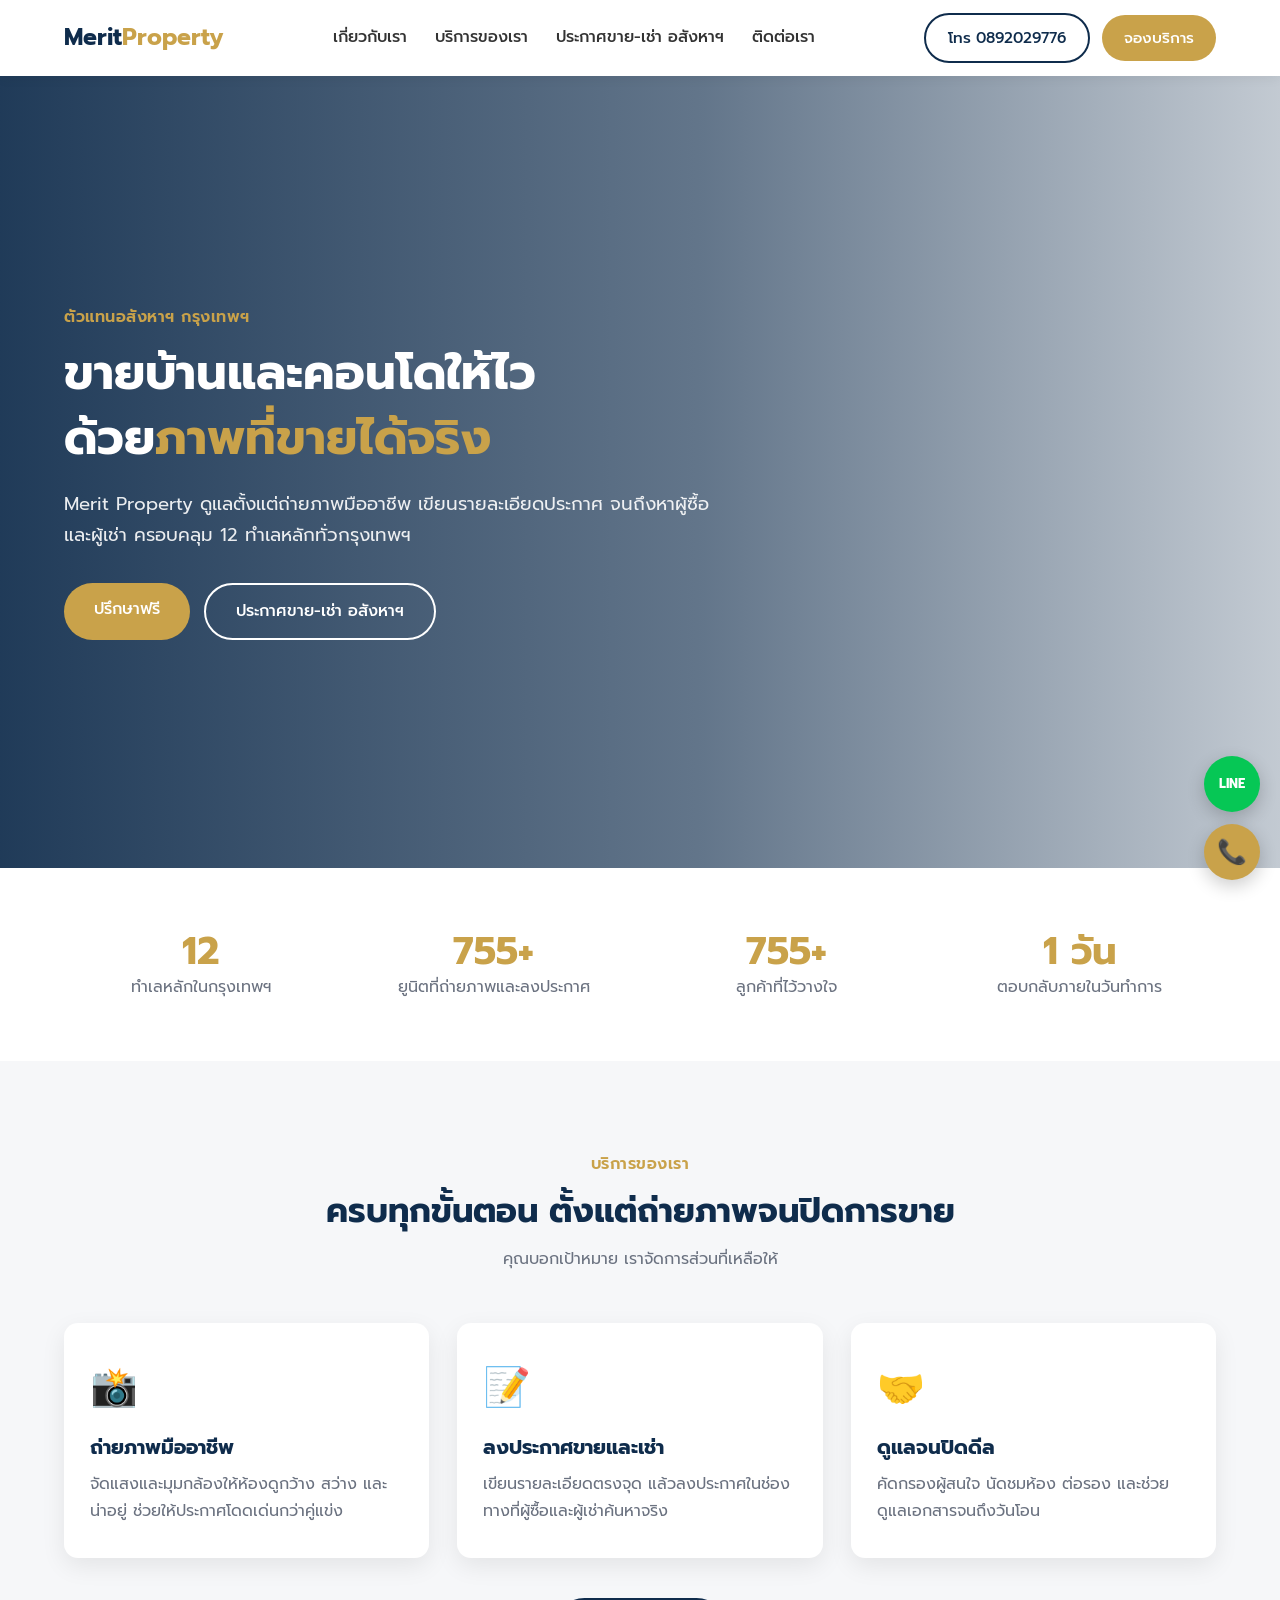
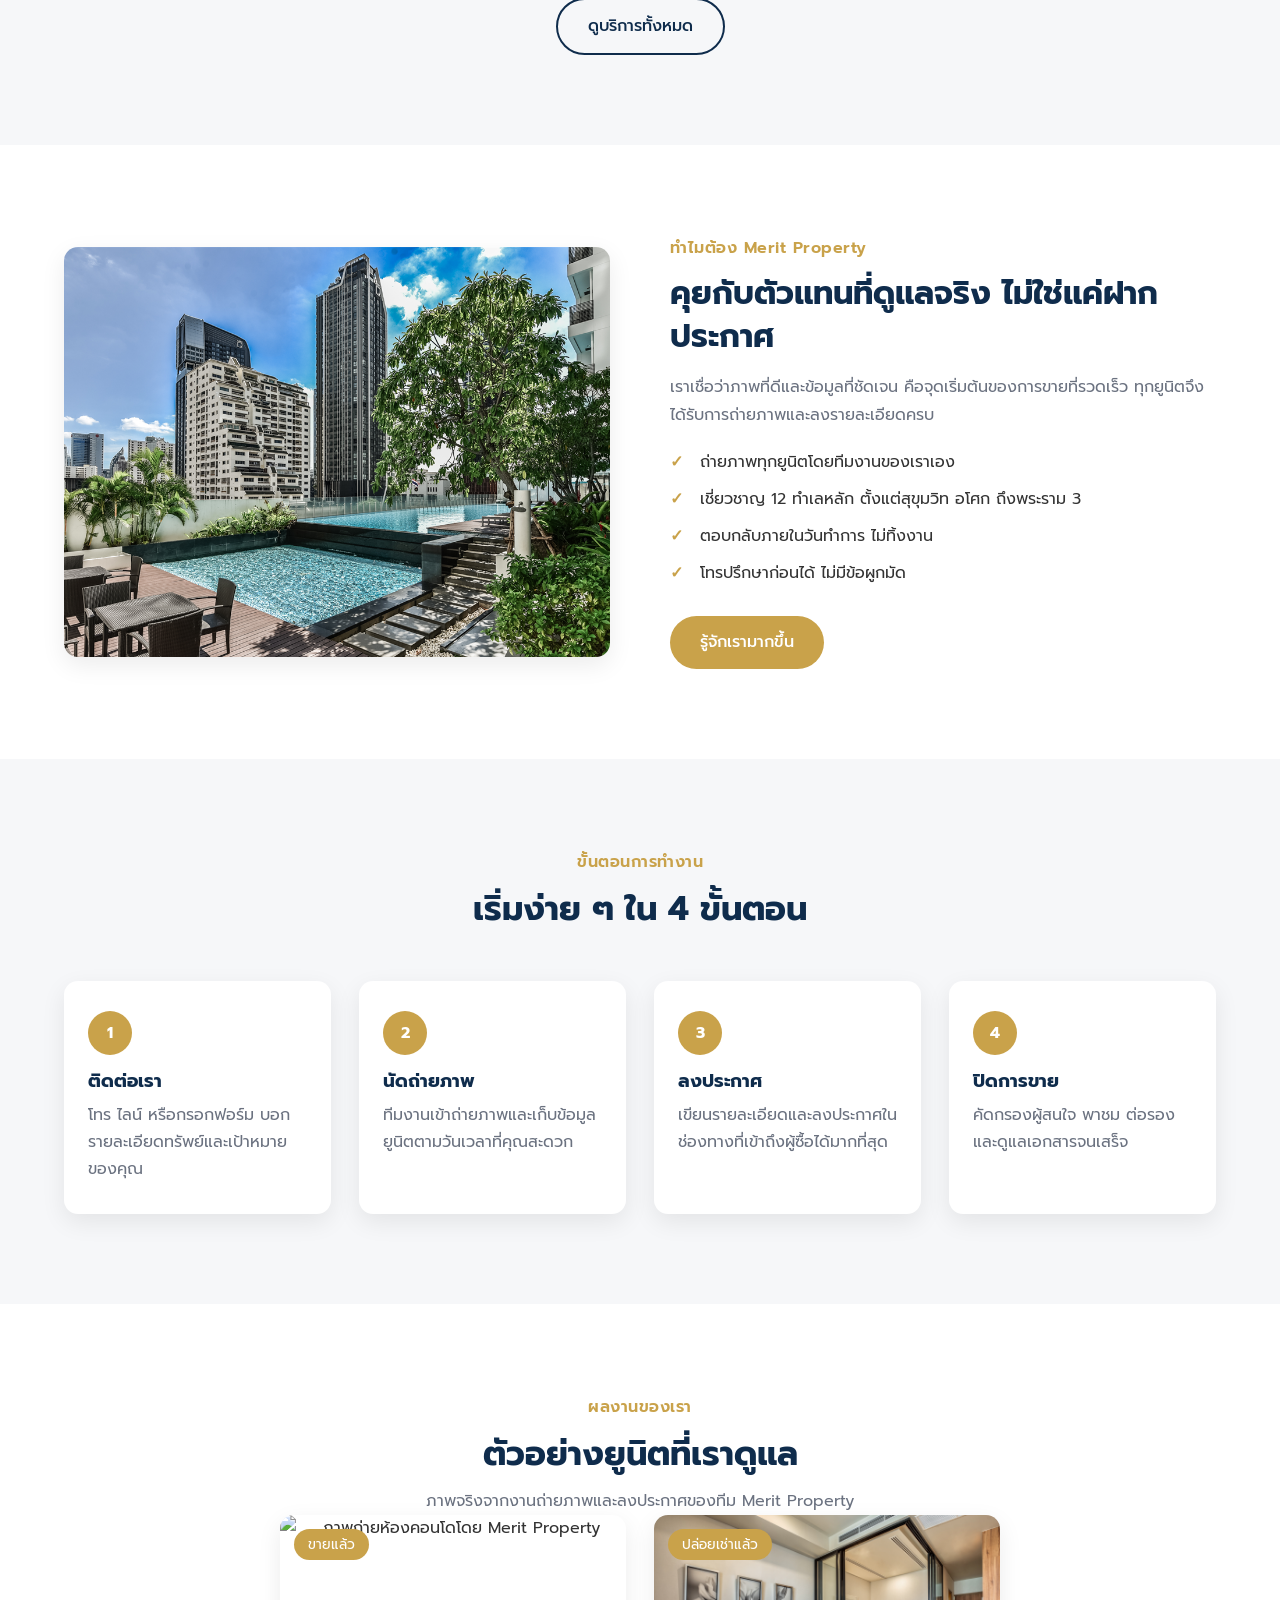
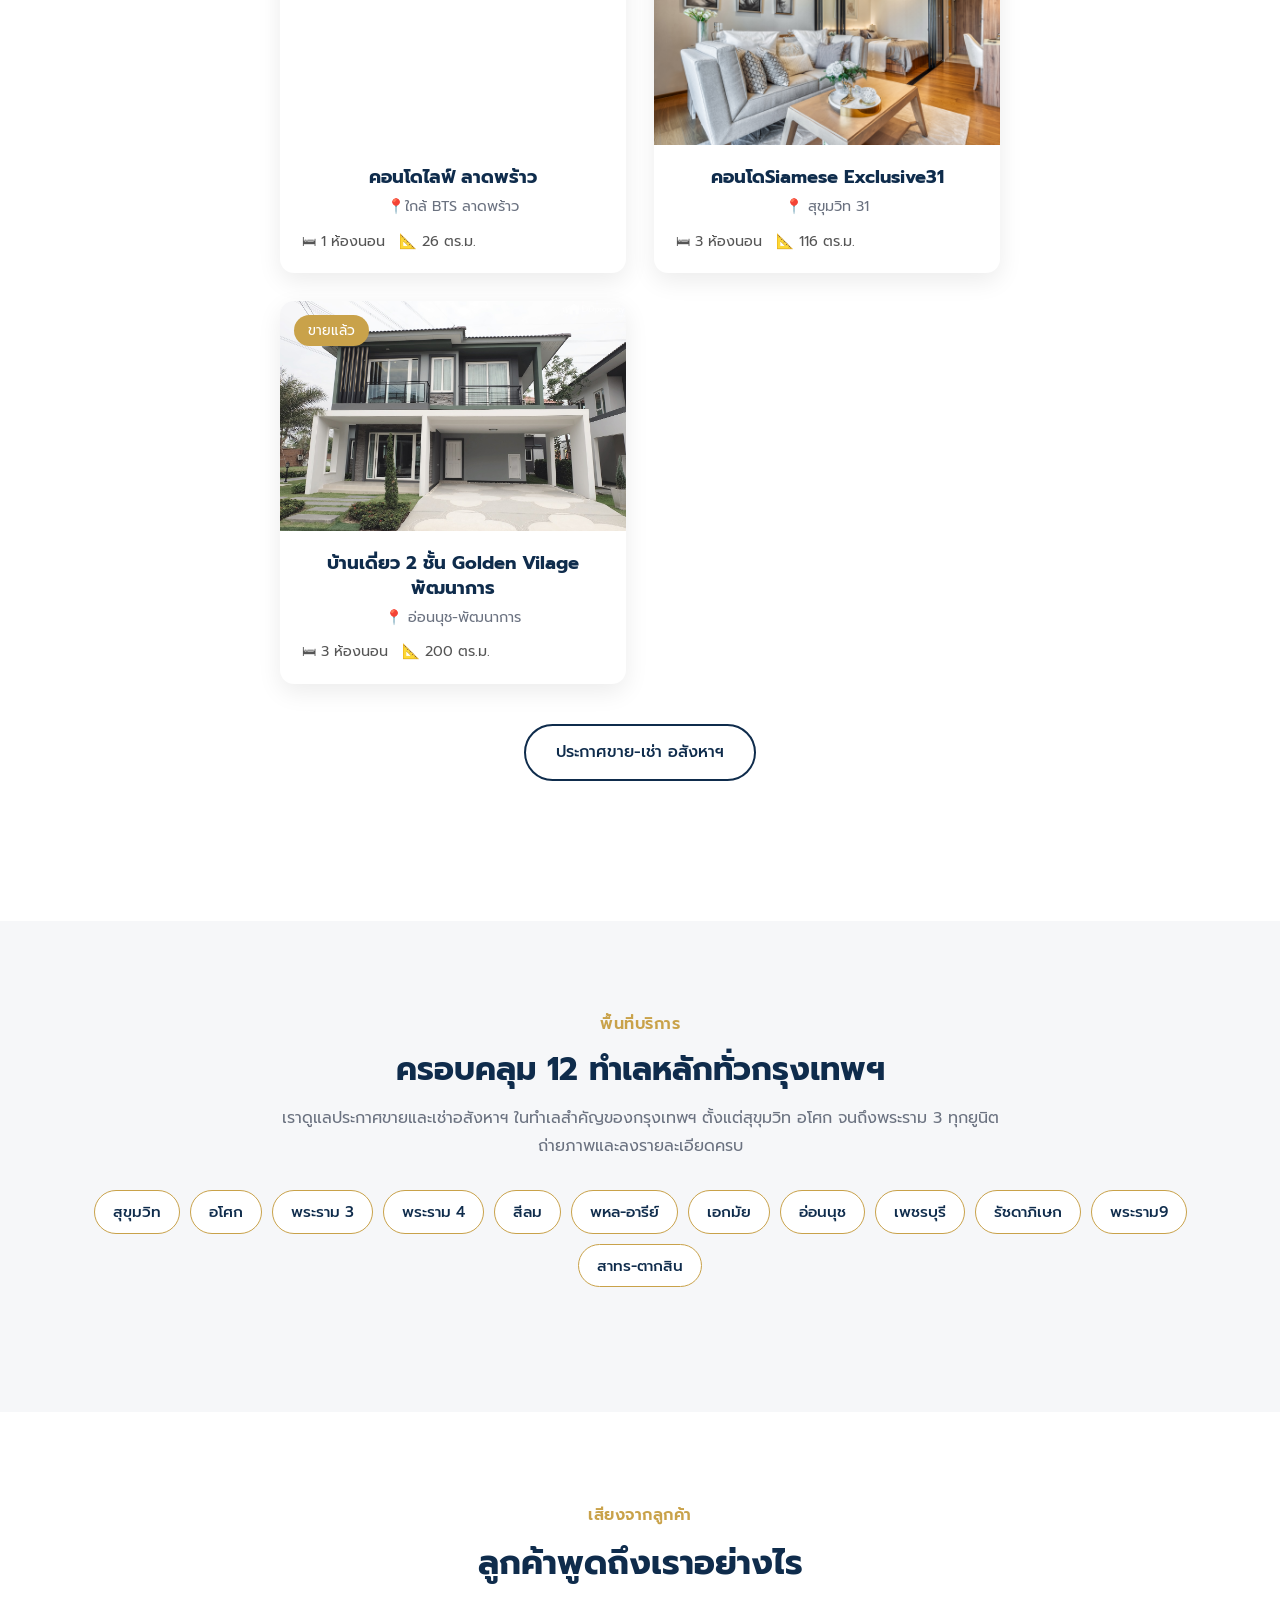
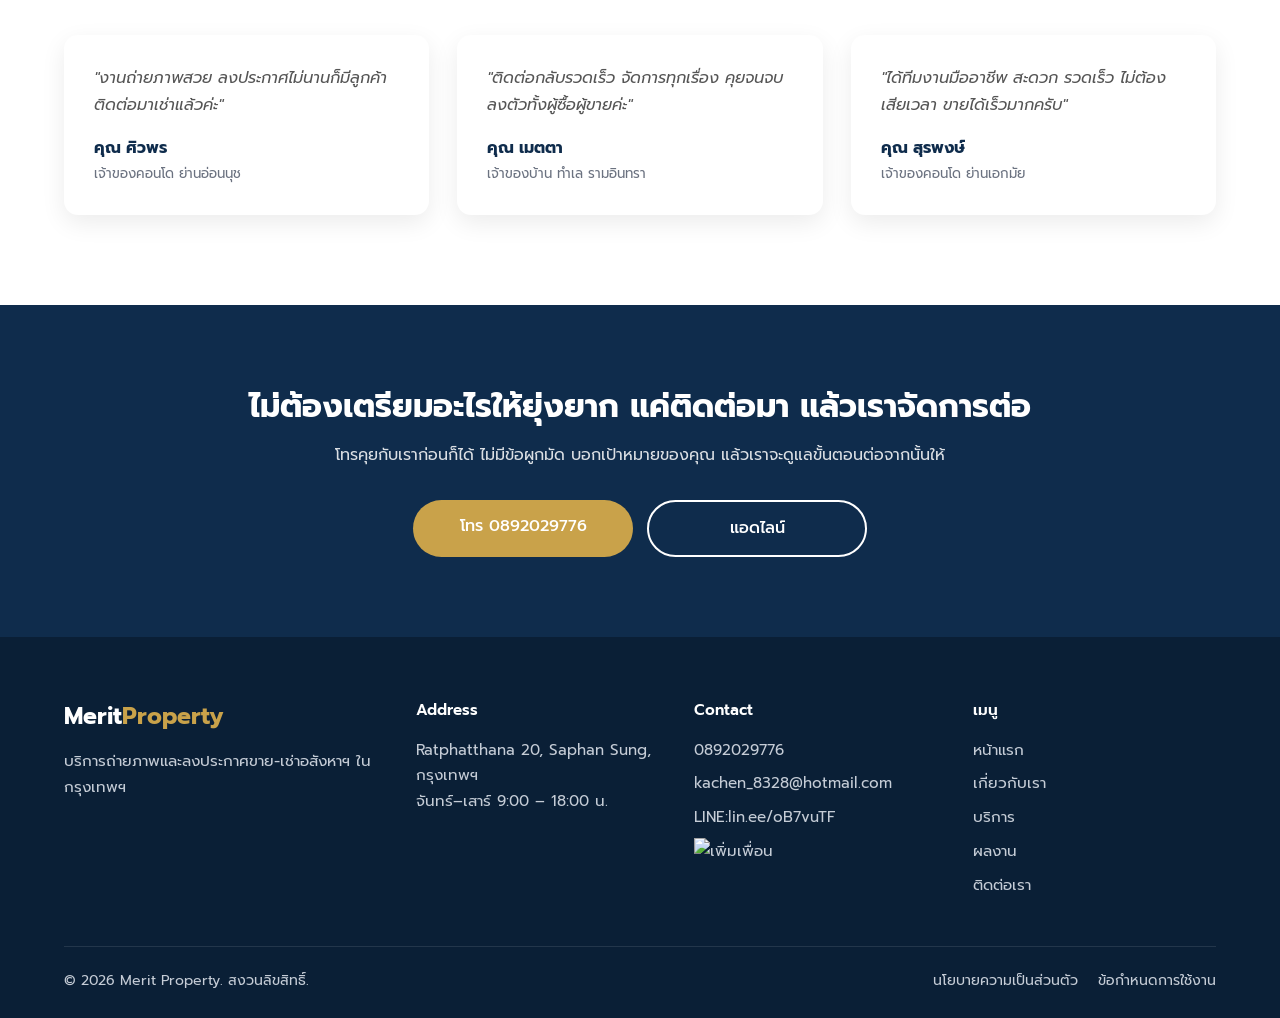
==== commit 4dc9507f: "new" ====
--- a/index.html
+++ b/index.html
@@ -255,20 +255,20 @@
       <div class="section-title">
         <span class="eyebrow">ผลงานของเรา</span>
         <h2>ตัวอย่างยูนิตที่เราดูแล</h2>
-        <p>ภาพจริงจากงานถ่ายภาพและลงประกาศของทีม Merit Property</p>
+        <p>ภาพจริงจากงานถ่ายภาพและลงประกาศของทีม Merit Property</p
       </div>
       <div class="grid">
         <div class="work">
-          <div class="work-img"><img src="https://images.unsplash.com/photo-1522708323590-d24dbb6b0267?w=800" alt="คอนโดสุขุมวิท" loading="lazy" /><span class="tag">ขายแล้ว</span></div>
-          <div class="work-body"><h3>คอนโดไลฟ์  ลาดพร้าว</h3><div class="loc">📍 ลาดพร้าว</div><div class="meta"><span>🛏 1 ห้องนอน</span><span>📐 35 ตร.ม.</span></div></div>
+          <div class="work-img"><img src="propertyphotos/cover/index/work-1.jpg" alt="ภาพถ่ายห้องคอนโดโดย Merit Property" loading="lazy" /><span class="tag">ขายแล้ว</span></div>
+          <div class="work-body"><h3>คอนโดไลฟ์  ลาดพร้าว</h3><div class="loc">📍ใกล้ BTS ลาดพร้าว</div><div class="meta"><span>🛏 1 ห้องนอน</span><span>📐 26 ตร.ม.</span></div></div>
         </div>
         <div class="work">
-          <div class="work-img"><img src="https://images.unsplash.com/photo-1560448204-e02f11c3d0e2?w=800" alt="คอนโดอโศก" loading="lazy" /><span class="tag">ปล่อยเช่าแล้ว</span></div>
-          <div class="work-body"><h3>คอนโดSiamese Exclusive31</h3><div class="loc">📍 สุขุมวิท</div><div class="meta"><span>🛏 3 ห้องนอน</span><span>📐 116 ตร.ม.</span></div></div>
+          <div class="work-img"><img src="propertyphotos/cover/index/work-2.jpg" alt="ภาพถ่ายห้องคอนโดโดย Merit Property" loading="lazy" /><span class="tag">ปล่อยเช่าแล้ว</span></div>
+          <div class="work-body"><h3>คอนโดSiamese Exclusive31</h3><div class="loc">📍 สุขุมวิท 31</div><div class="meta"><span>🛏 3 ห้องนอน</span><span>📐 116 ตร.ม.</span></div></div>
         </div>
         <div class="work">
-          <div class="work-img"><img src="https://images.unsplash.com/photo-1600585154340-be6161a56a0c?w=800" alt="บ้านพระราม 3" loading="lazy" /><span class="tag">ขายแล้ว</span></div>
-          <div class="work-body"><h3>บ้านเดี่ยว 2 ชั้น Golden Vilage พัฒนาการ</h3><div class="loc">📍 พัฒนาการ</div><div class="meta"><span>🛏 3 ห้องนอน</span><span>📐 330 ตร.ม.</span></div></div>
+          <div class="work-img"><img src="propertyphotos/cover/index/work-3.jpg" alt="ภาพถ่ายบ้านโดย Merit Property" loading="lazy" /><span class="tag">ขายแล้ว</span></div>
+          <div class="work-body"><h3>บ้านเดี่ยว 2 ชั้น Golden Vilage พัฒนาการ</h3><div class="loc">📍 อ่อนนุช-พัฒนาการ</div><div class="meta"><span>🛏 3 ห้องนอน</span><span>📐 200 ตร.ม.</span></div></div>
         </div>
       </div>
       <div class="center"><a href="portfolio.html" class="btn btn-outline">ประกาศขาย-เช่า อสังหาฯ</a></div>
@@ -306,7 +306,7 @@
       <div class="grid">
         <div class="quote"><p>"งานถ่ายภาพสวย ลงประกาศไม่นานก็มีลูกค้าติดต่อมาเช่าแล้วค่ะ"</p><b> คุณ ศิวพร</b><small>เจ้าของคอนโด ย่านอ่อนนุช</small></div>
         <div class="quote"><p>"ติดต่อกลับรวดเร็ว จัดการทุกเรื่อง คุยจนจบ ลงตัวทั้งผู้ซื้อผู้ขายค่ะ"</p><b>คุณ เมตตา</b><small>เจ้าของบ้าน ทำเล รามอินทรา</small></div>
-        <div class="quote"><p>"โชคดี ได้ทีมงานมืออาชีพ ไม่ต้องเสียเวลาครับ"</p><b>คุณ สุรพงษ์</b><small>เจ้าของคอนโด ย่านเอกมัย</small></div>
+        <div class="quote"><p>"ได้ทีมงานมืออาชีพ สะดวก รวดเร็ว ไม่ต้องเสียเวลา ขายได้เร็วมากครับ"</p><b>คุณ สุรพงษ์</b><small>เจ้าของคอนโด ย่านเอกมัย</small></div>
       </div>
     </div>
   </section>
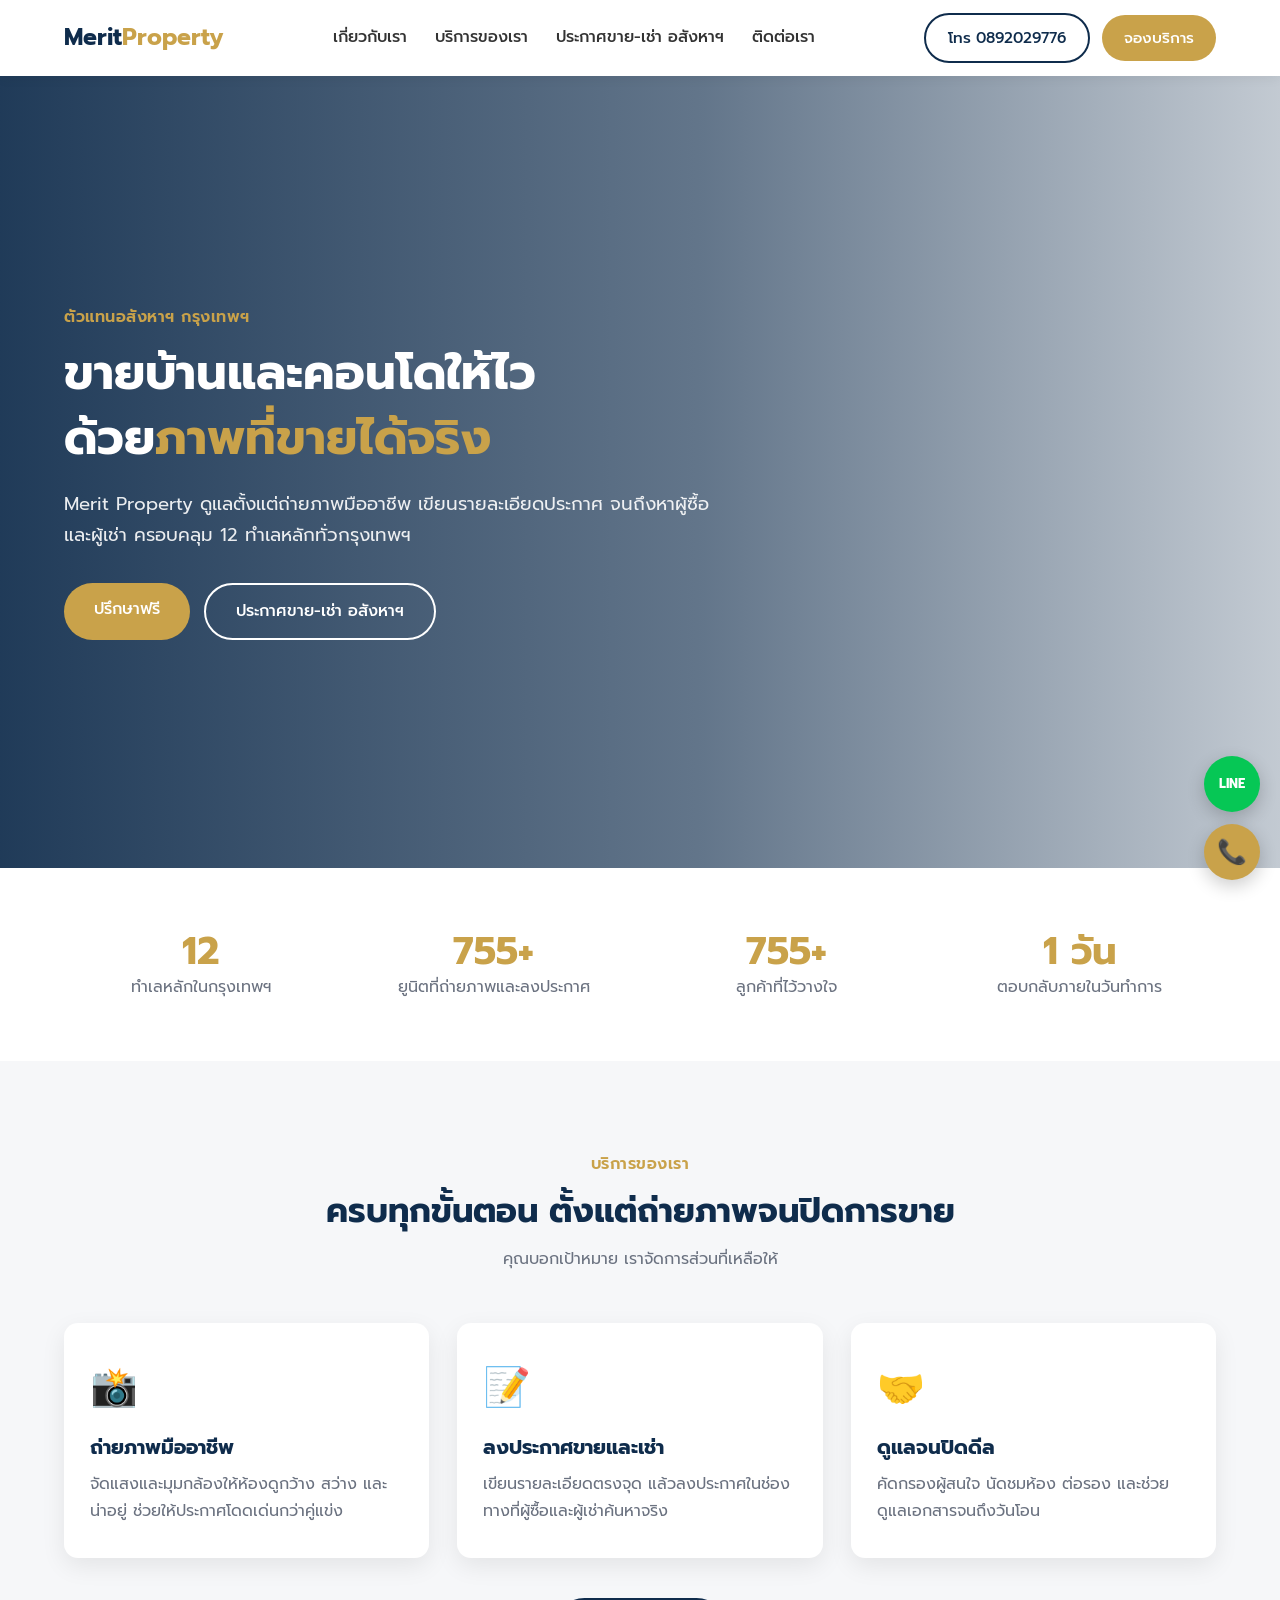
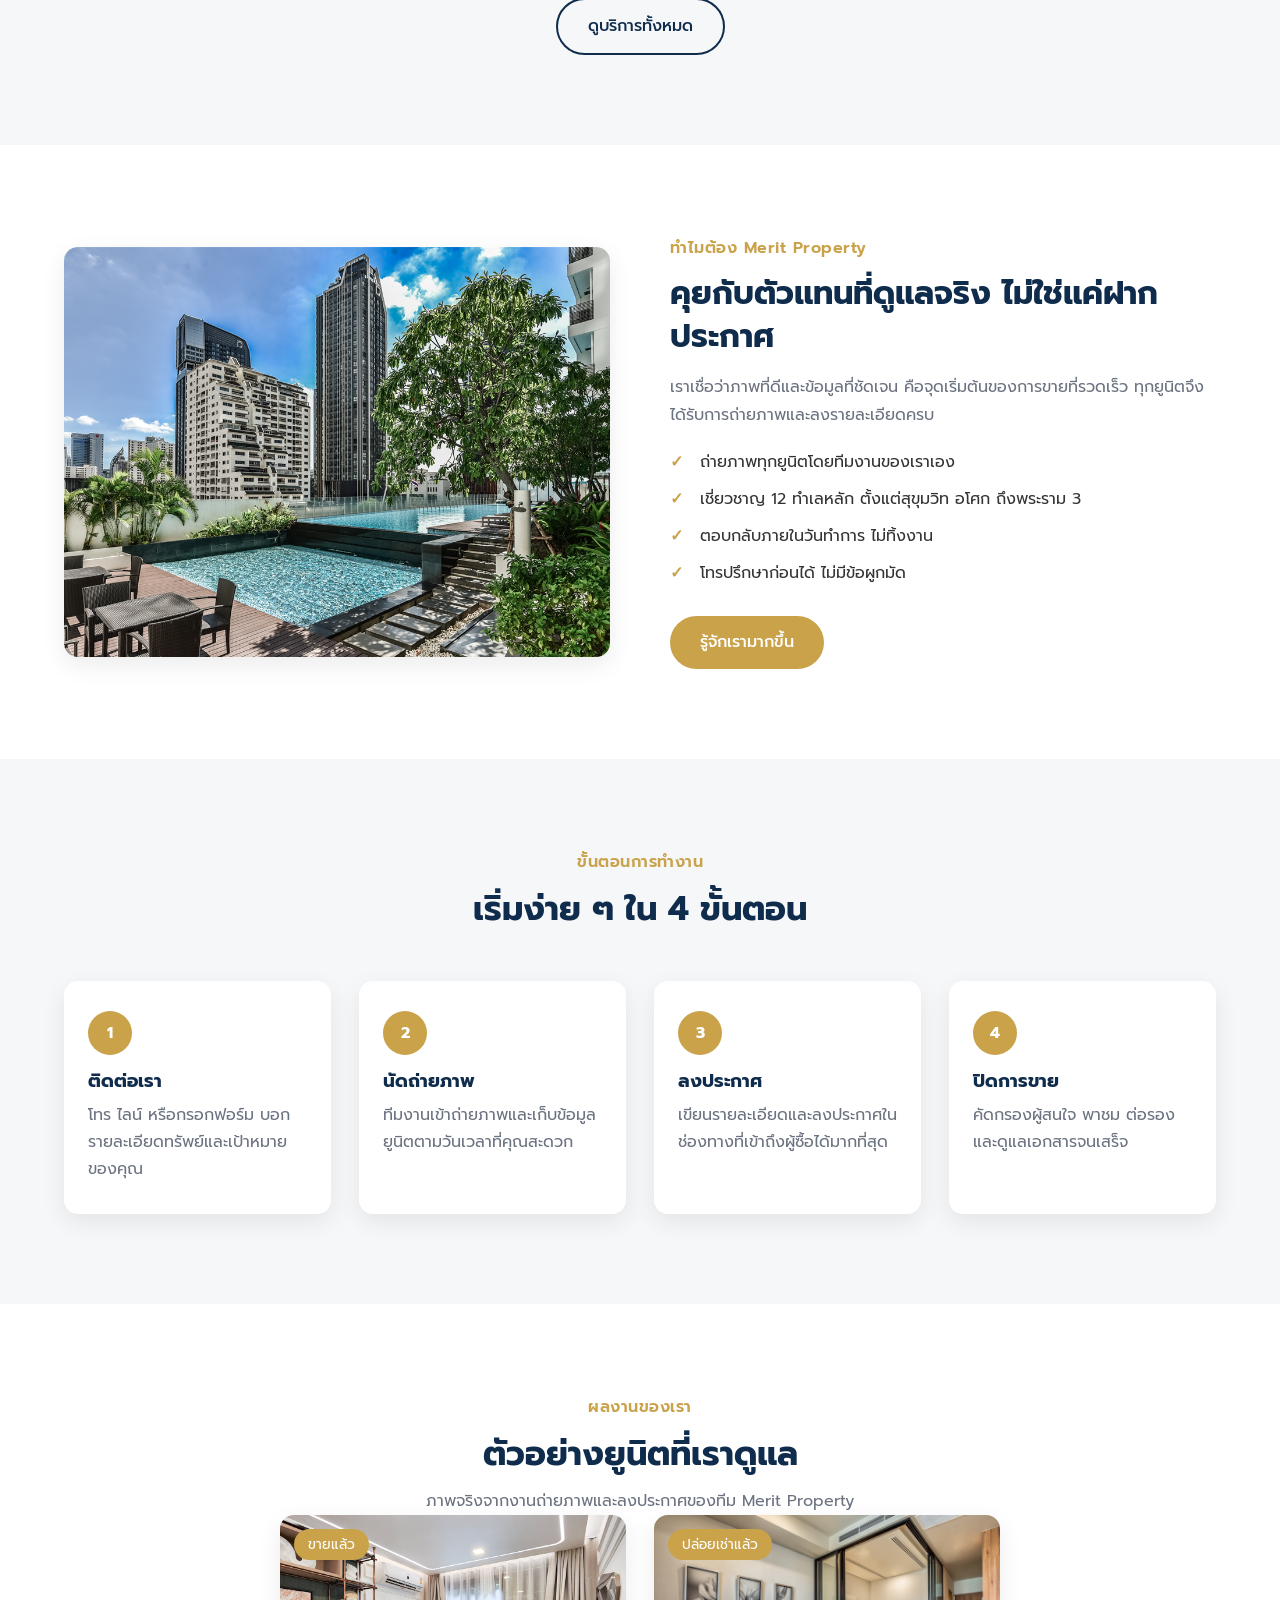
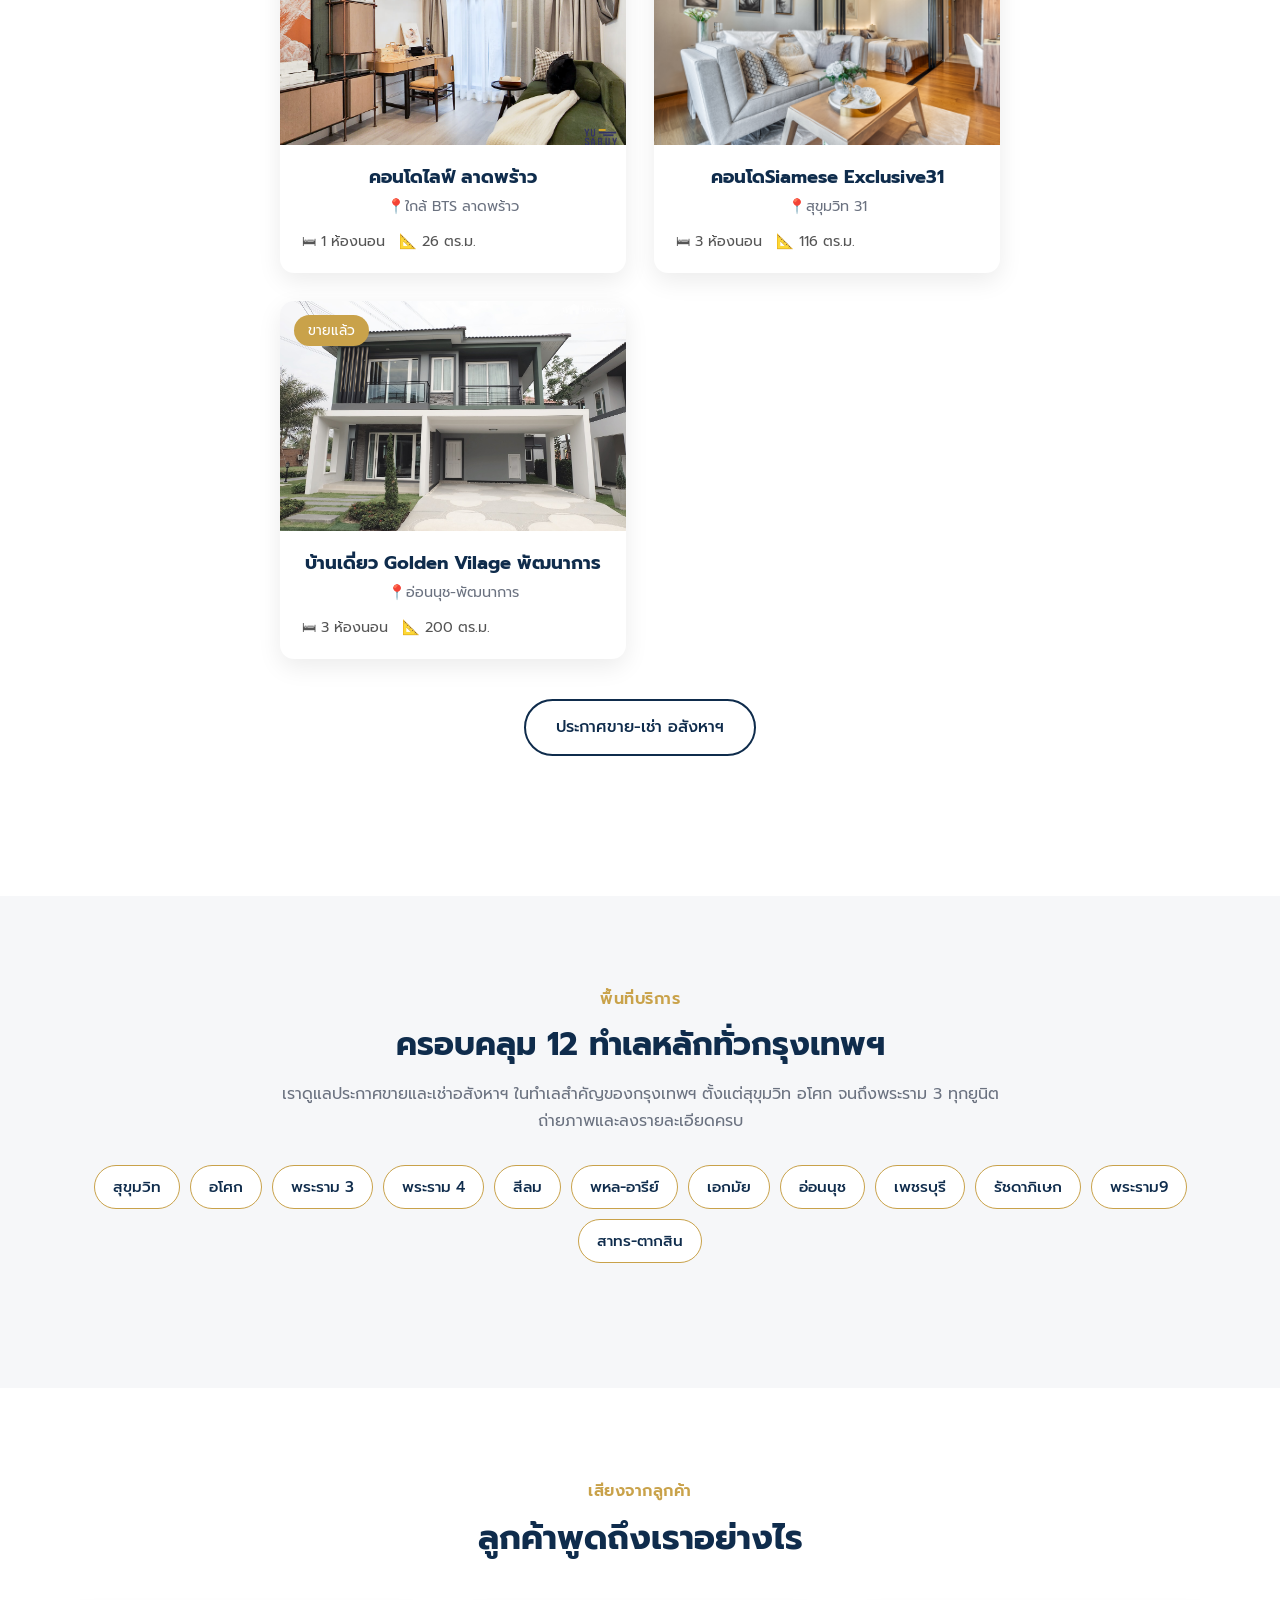
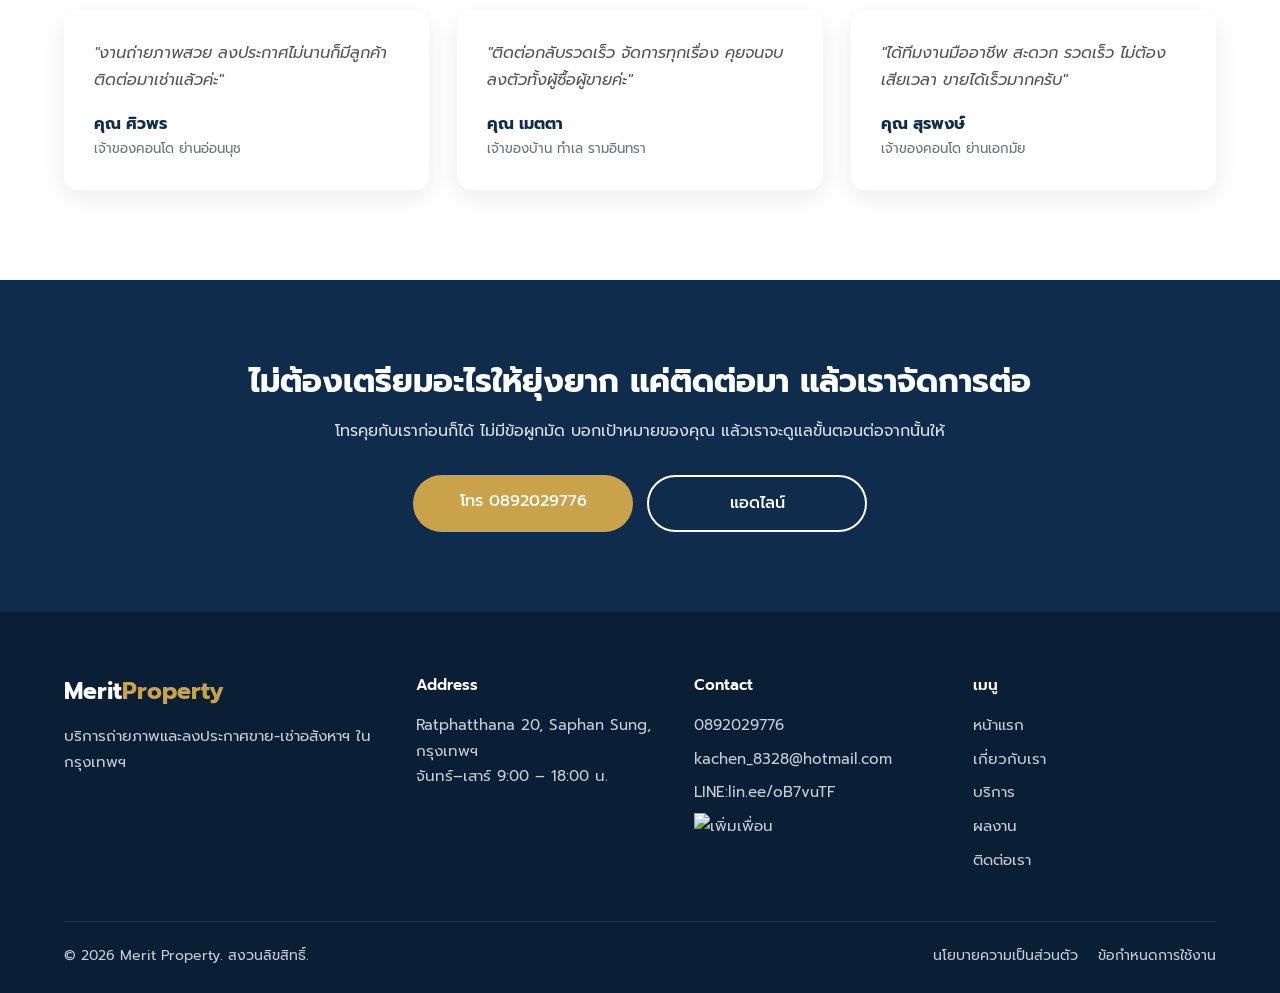
==== commit 8ef8abd6: "new" ====
--- a/index.html
+++ b/index.html
@@ -259,16 +259,16 @@
       </div>
       <div class="grid">
         <div class="work">
-          <div class="work-img"><img src="propertyphotos/cover/index/work-1.jpg" alt="ภาพถ่ายห้องคอนโดโดย Merit Property" loading="lazy" /><span class="tag">ขายแล้ว</span></div>
-          <div class="work-body"><h3>คอนโดไลฟ์  ลาดพร้าว</h3><div class="loc">📍ใกล้ BTS ลาดพร้าว</div><div class="meta"><span>🛏 1 ห้องนอน</span><span>📐 26 ตร.ม.</span></div></div>
+          <div class="work-img"><img src="propertyphotos/cover/index/work-1.jpg" alt="ภาพถ่ายห้องคอนโดโดย Merit Property" loading="lazy"/><span class="tag">ขายแล้ว</span></div>
+          <div class="work-body"><h3>คอนโดไลฟ์ ลาดพร้าว</h3><div class="loc">📍ใกล้ BTS ลาดพร้าว</div><div class="meta"><span>🛏 1 ห้องนอน</span><span>📐 26 ตร.ม.</span></div></div>
         </div>
         <div class="work">
-          <div class="work-img"><img src="propertyphotos/cover/index/work-2.jpg" alt="ภาพถ่ายห้องคอนโดโดย Merit Property" loading="lazy" /><span class="tag">ปล่อยเช่าแล้ว</span></div>
-          <div class="work-body"><h3>คอนโดSiamese Exclusive31</h3><div class="loc">📍 สุขุมวิท 31</div><div class="meta"><span>🛏 3 ห้องนอน</span><span>📐 116 ตร.ม.</span></div></div>
+          <div class="work-img"><img src="propertyphotos/cover/index/work-2.jpg" alt="ภาพถ่ายห้องคอนโดโดย Merit Property" loading="lazy"/><span class="tag">ปล่อยเช่าแล้ว</span></div>
+          <div class="work-body"><h3>คอนโดSiamese Exclusive31</h3><div class="loc">📍สุขุมวิท 31</div><div class="meta"><span>🛏 3 ห้องนอน</span><span>📐 116 ตร.ม.</span></div></div>
         </div>
         <div class="work">
-          <div class="work-img"><img src="propertyphotos/cover/index/work-3.jpg" alt="ภาพถ่ายบ้านโดย Merit Property" loading="lazy" /><span class="tag">ขายแล้ว</span></div>
-          <div class="work-body"><h3>บ้านเดี่ยว 2 ชั้น Golden Vilage พัฒนาการ</h3><div class="loc">📍 อ่อนนุช-พัฒนาการ</div><div class="meta"><span>🛏 3 ห้องนอน</span><span>📐 200 ตร.ม.</span></div></div>
+          <div class="work-img"><img src="propertyphotos/cover/index/work-3.jpg" alt="ภาพถ่ายบ้านโดย Merit Property" loading="lazy"/><span class="tag">ขายแล้ว</span></div>
+          <div class="work-body"><h3>บ้านเดี่ยว Golden Vilage พัฒนาการ</h3><div class="loc">📍อ่อนนุช-พัฒนาการ</div><div class="meta"><span>🛏 3 ห้องนอน</span><span>📐 200 ตร.ม.</span></div></div>
         </div>
       </div>
       <div class="center"><a href="portfolio.html" class="btn btn-outline">ประกาศขาย-เช่า อสังหาฯ</a></div>
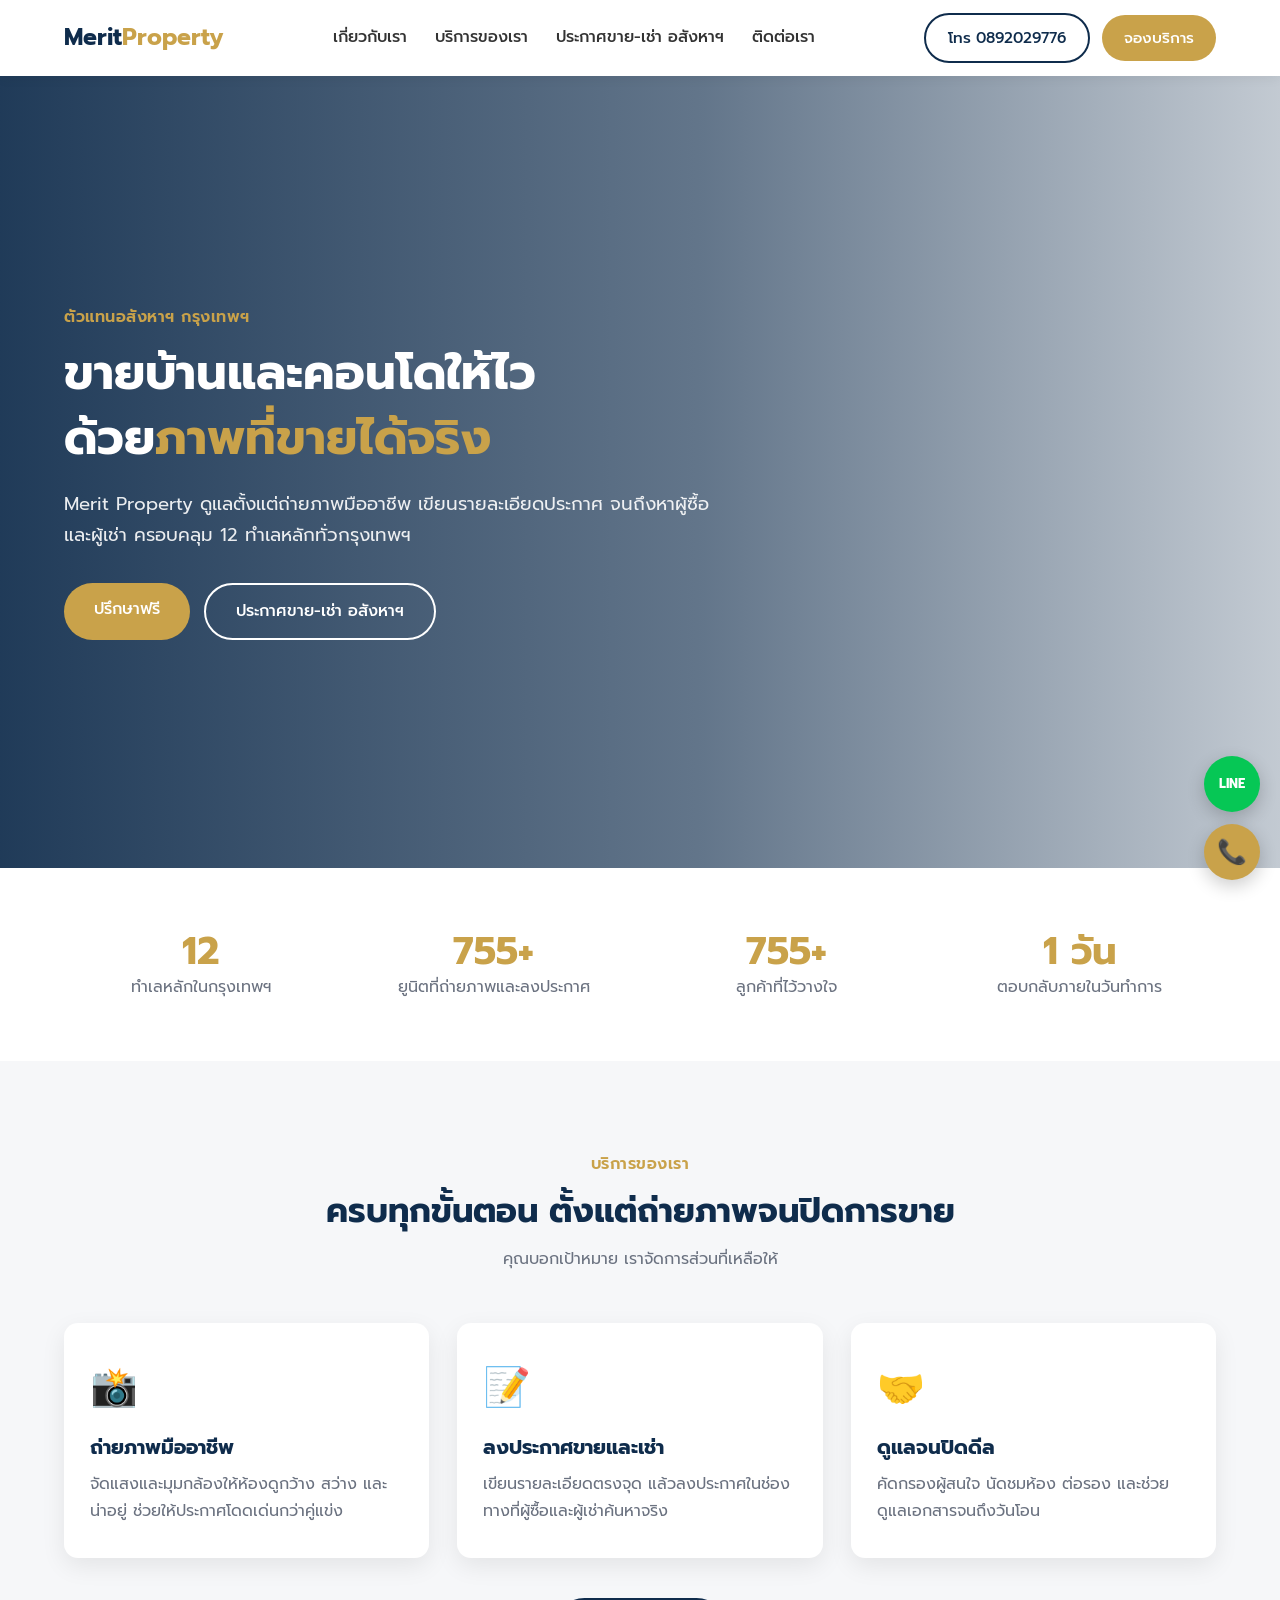
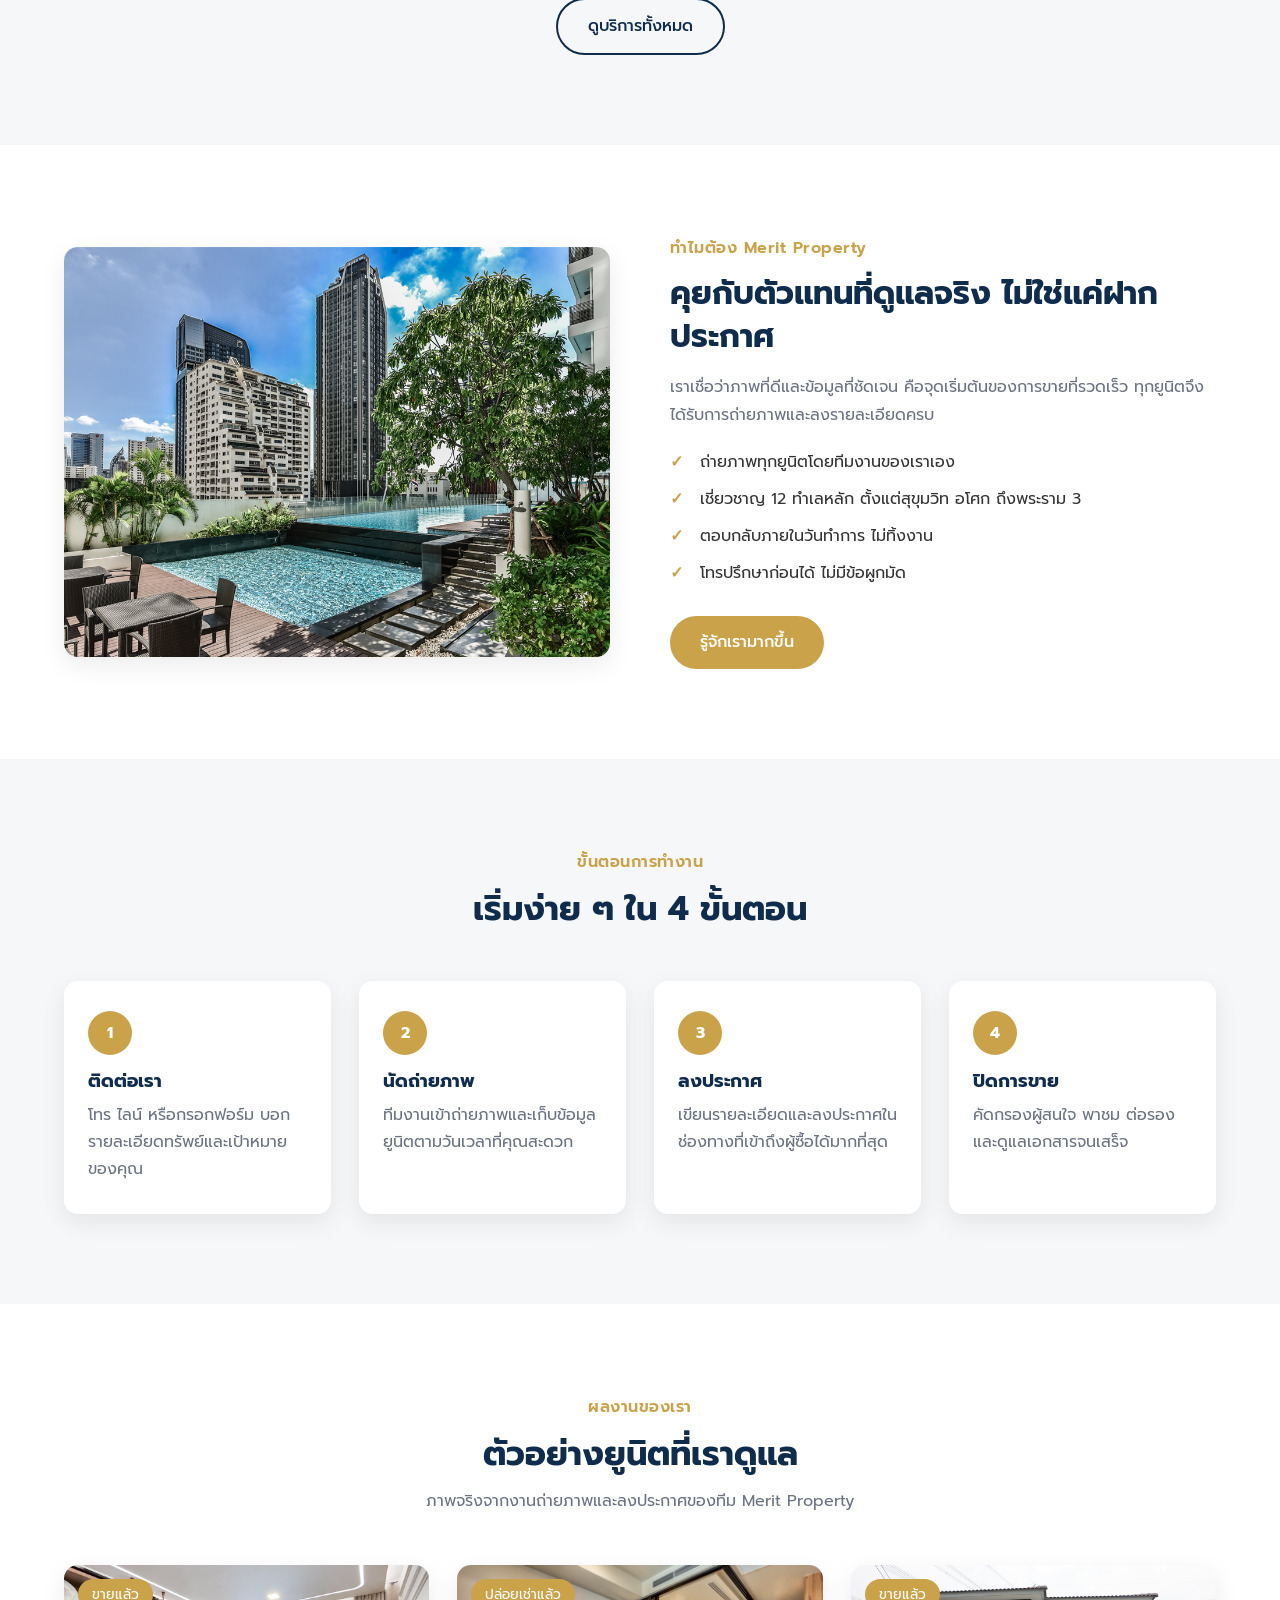
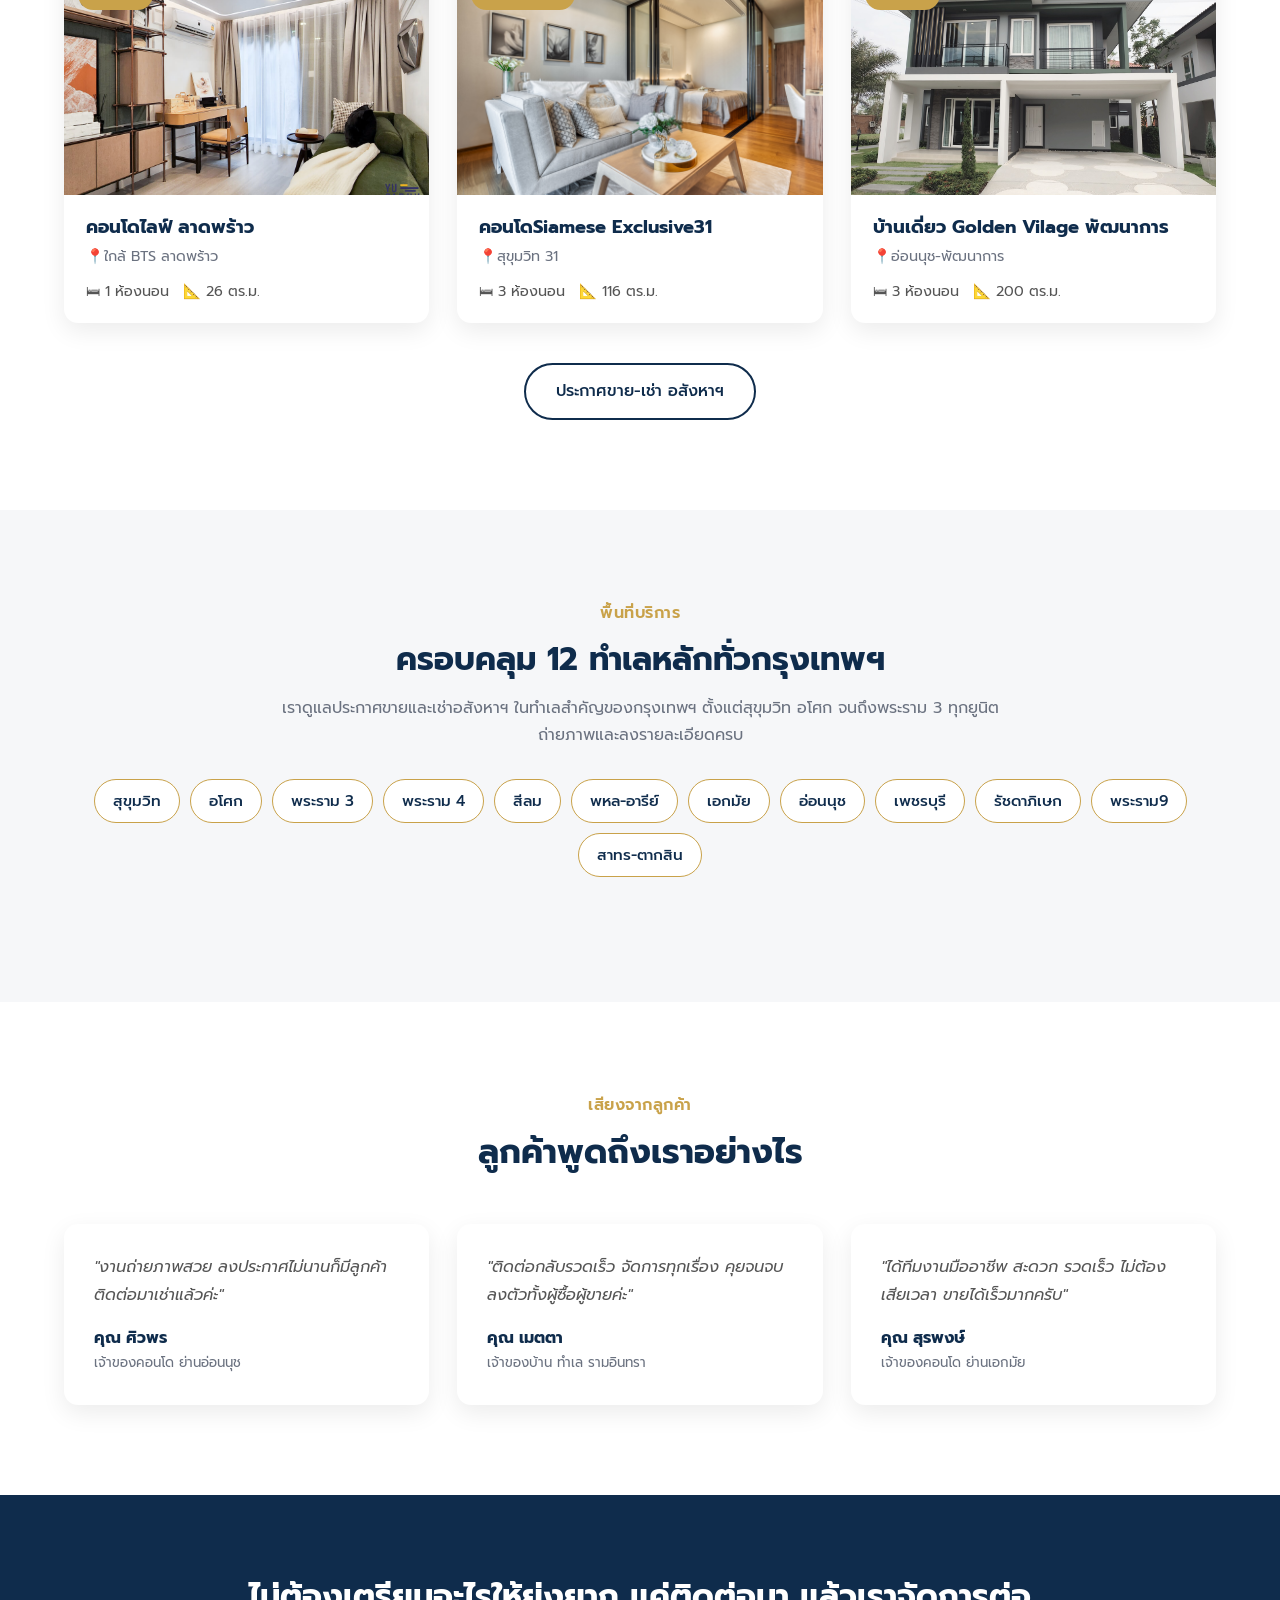
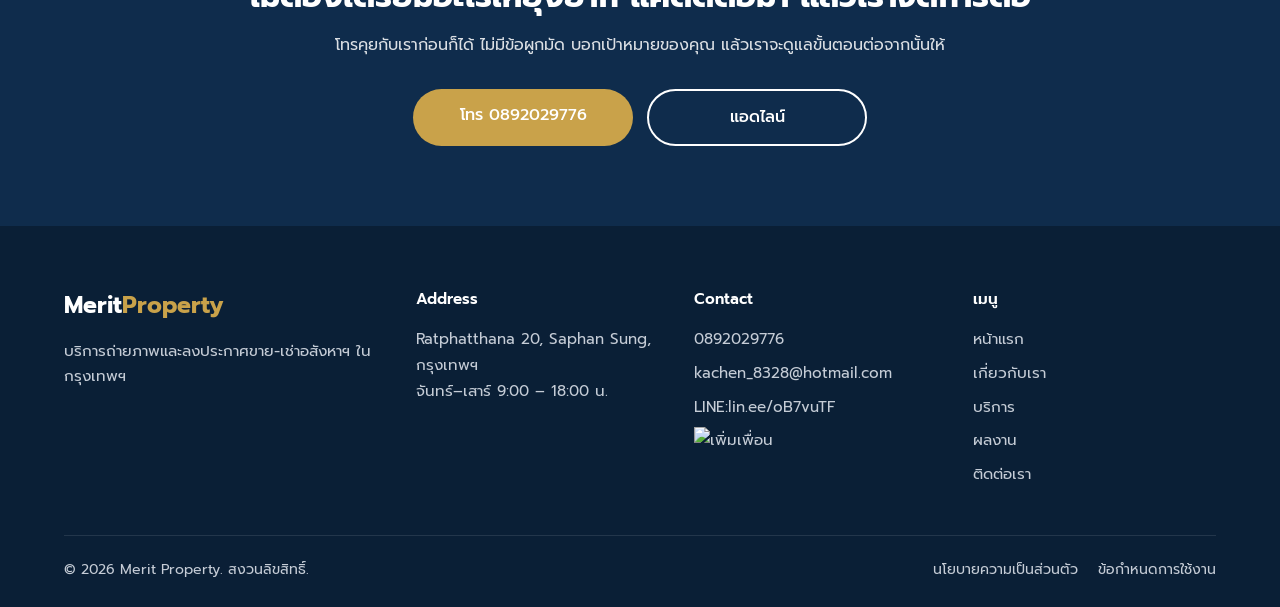
==== commit f62c0186: "run" ====
--- a/index.html
+++ b/index.html
@@ -255,7 +255,7 @@
       <div class="section-title">
         <span class="eyebrow">ผลงานของเรา</span>
         <h2>ตัวอย่างยูนิตที่เราดูแล</h2>
-        <p>ภาพจริงจากงานถ่ายภาพและลงประกาศของทีม Merit Property</p
+        <p>ภาพจริงจากงานถ่ายภาพและลงประกาศของทีม Merit Property</p>      
       </div>
       <div class="grid">
         <div class="work">
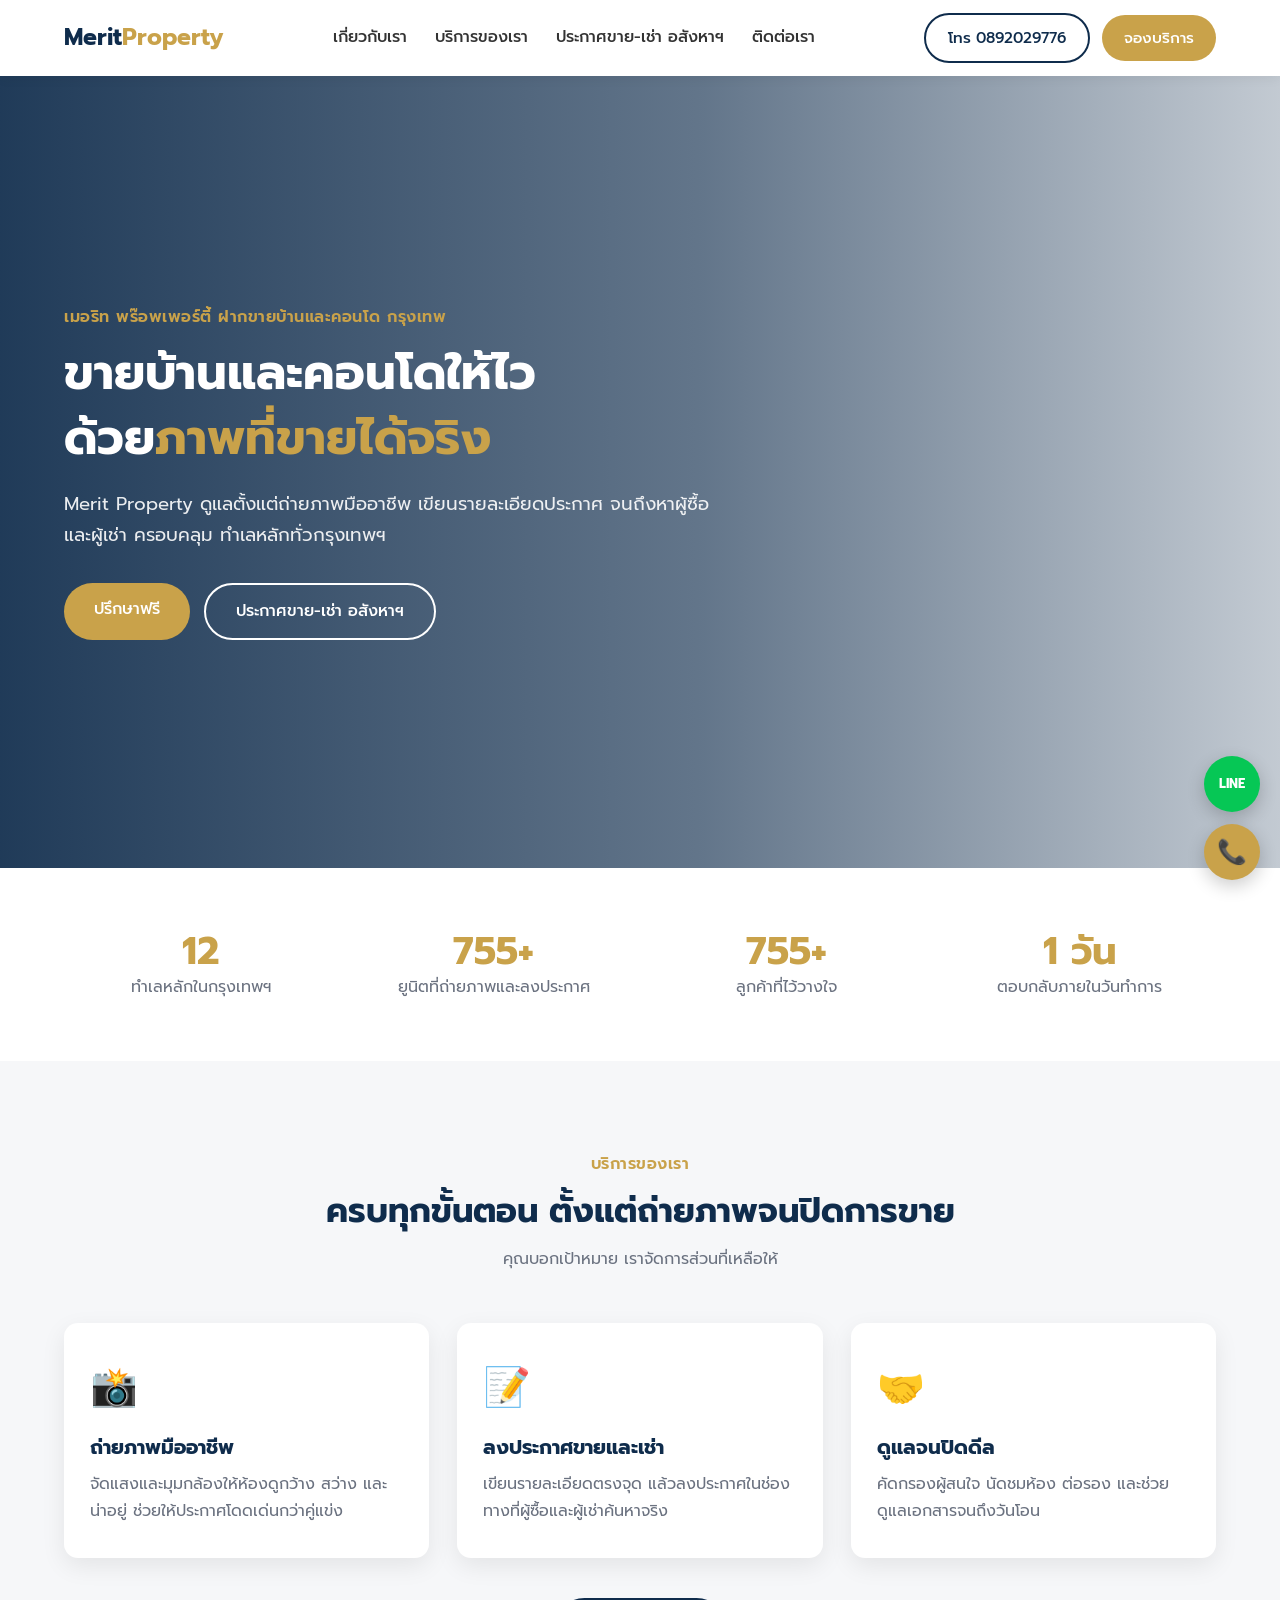
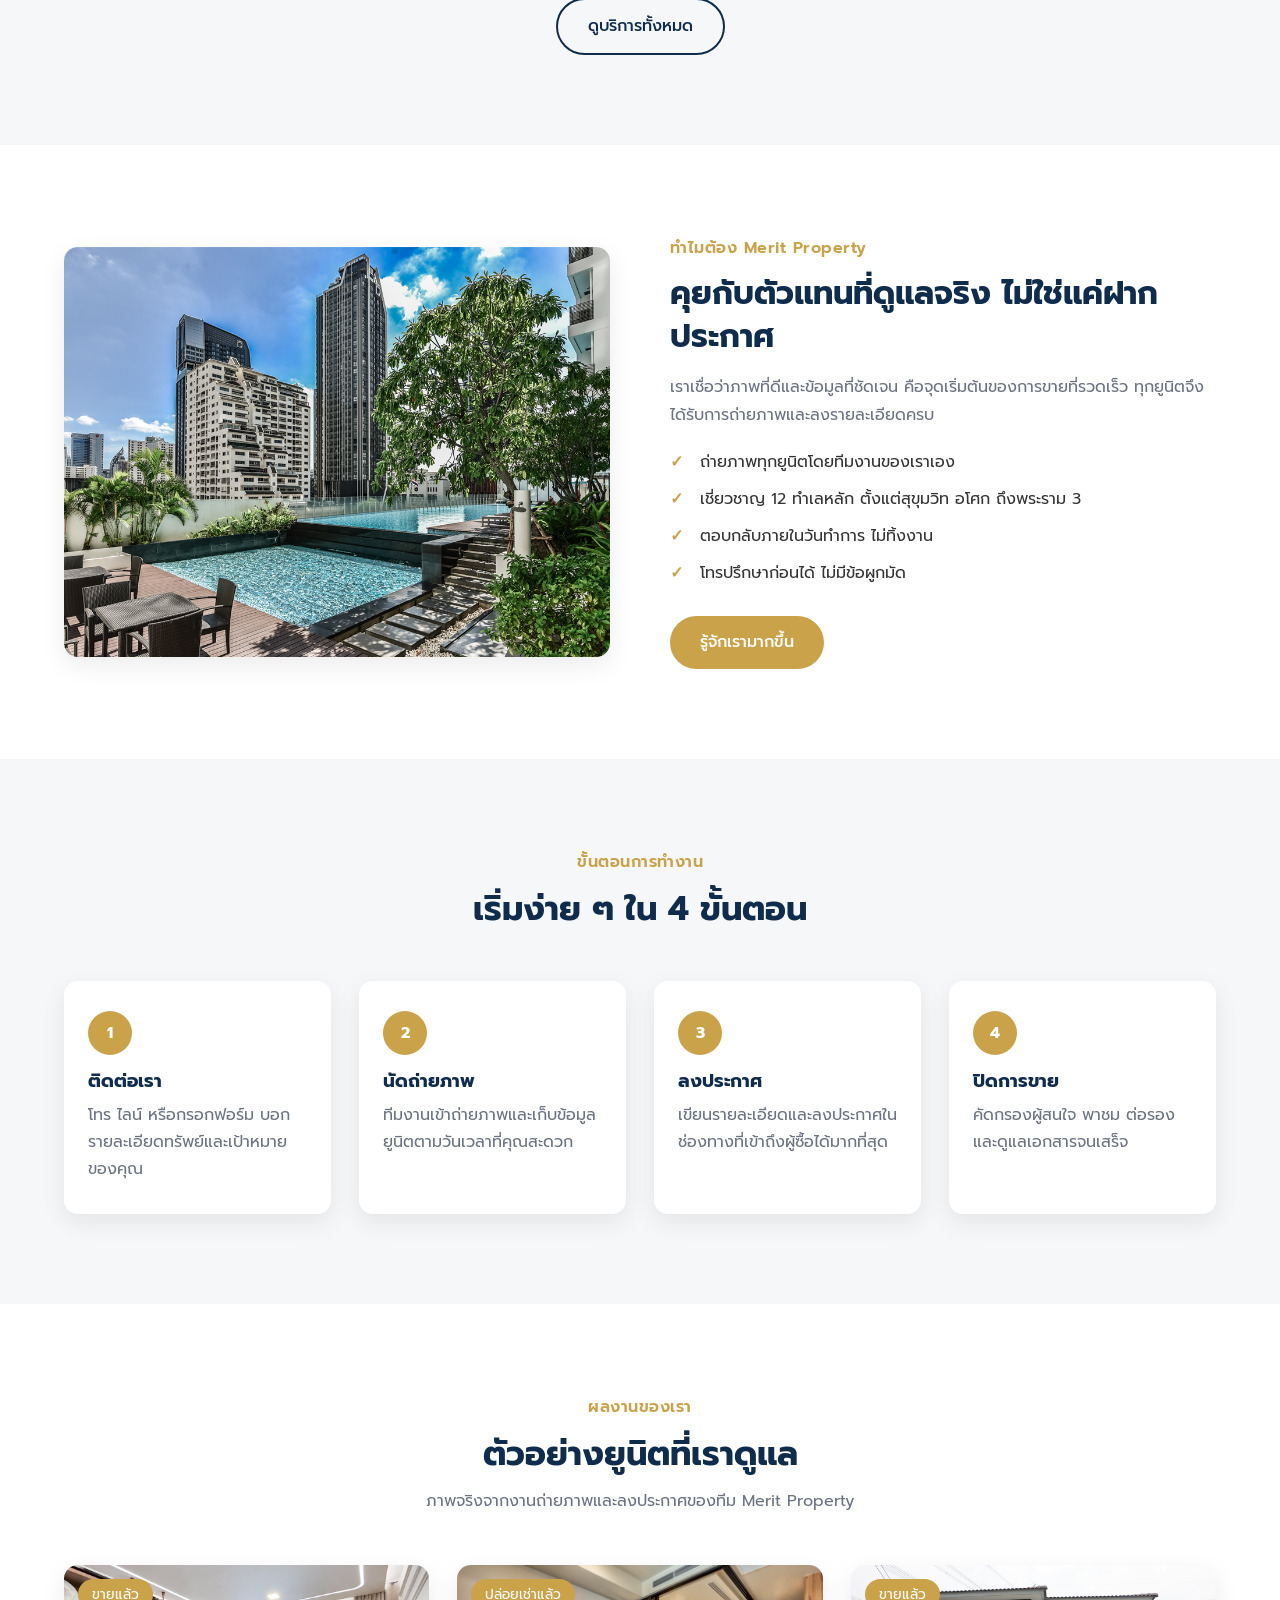
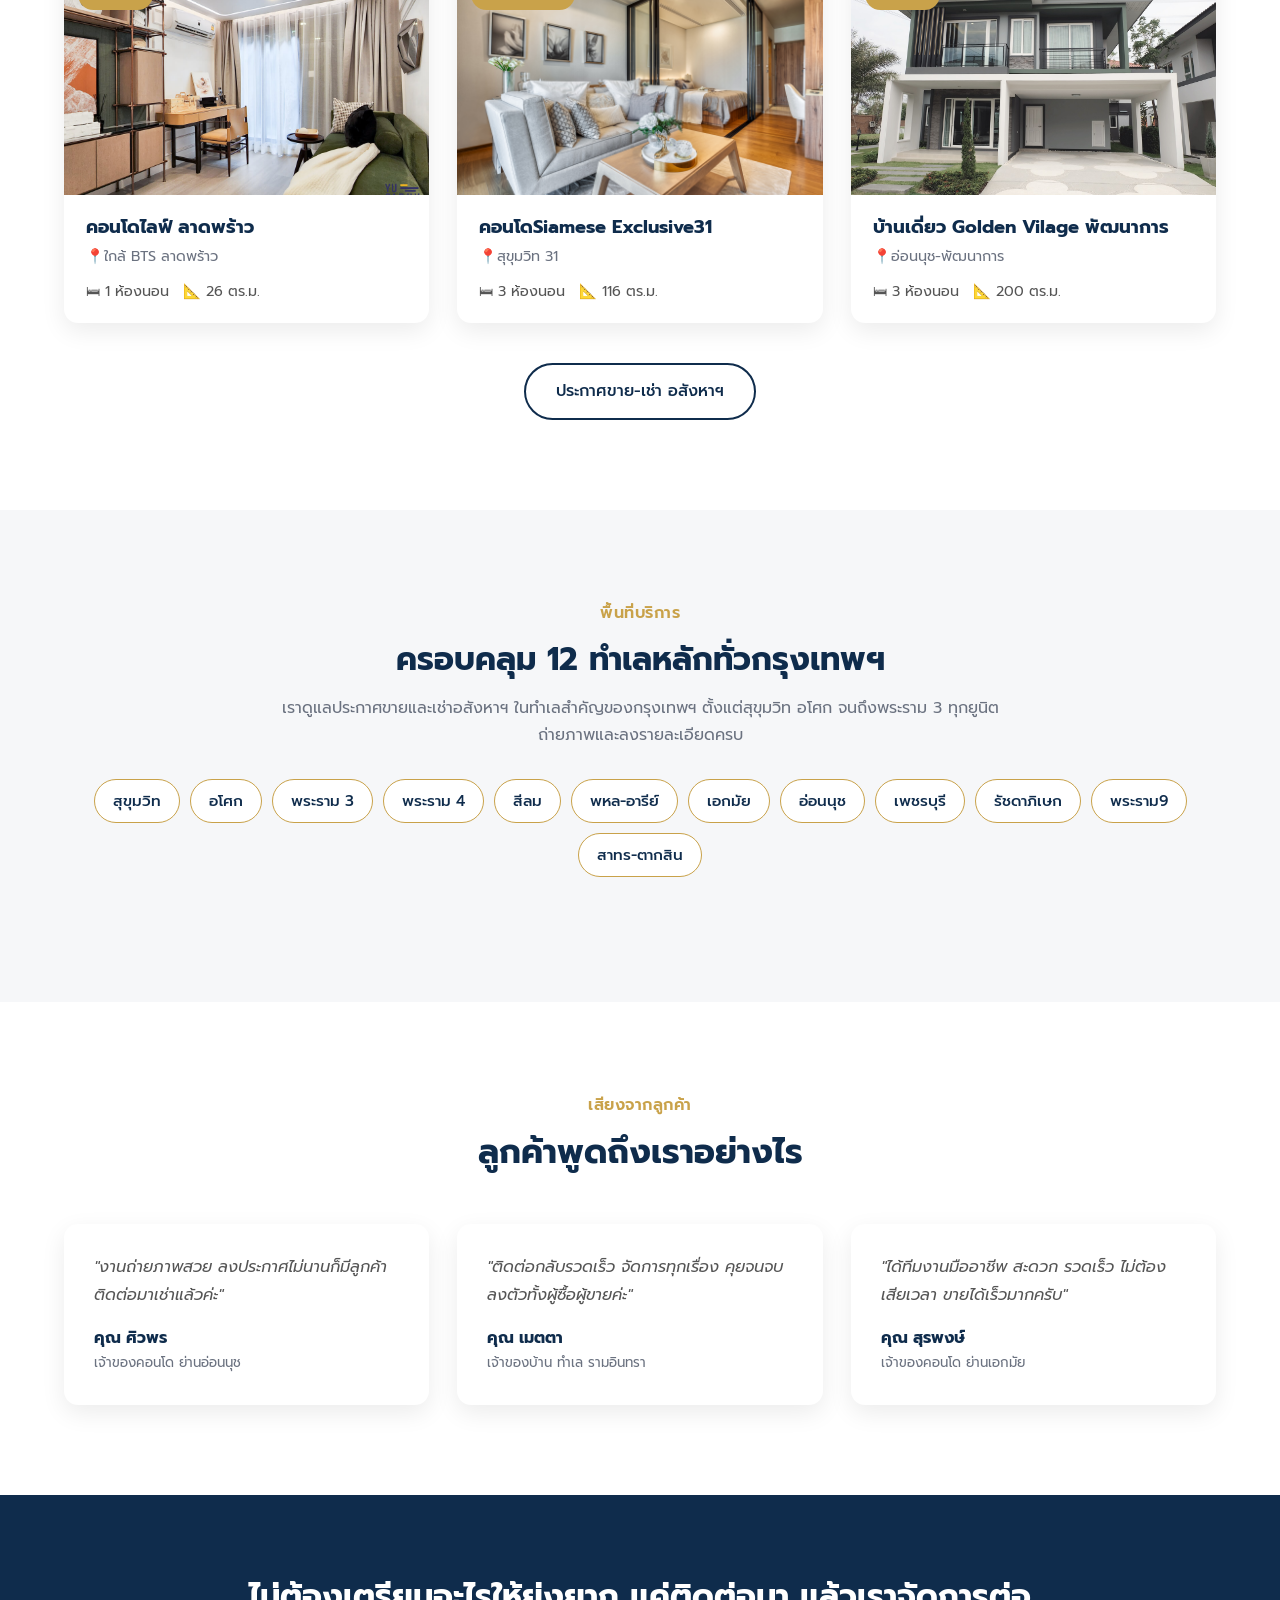
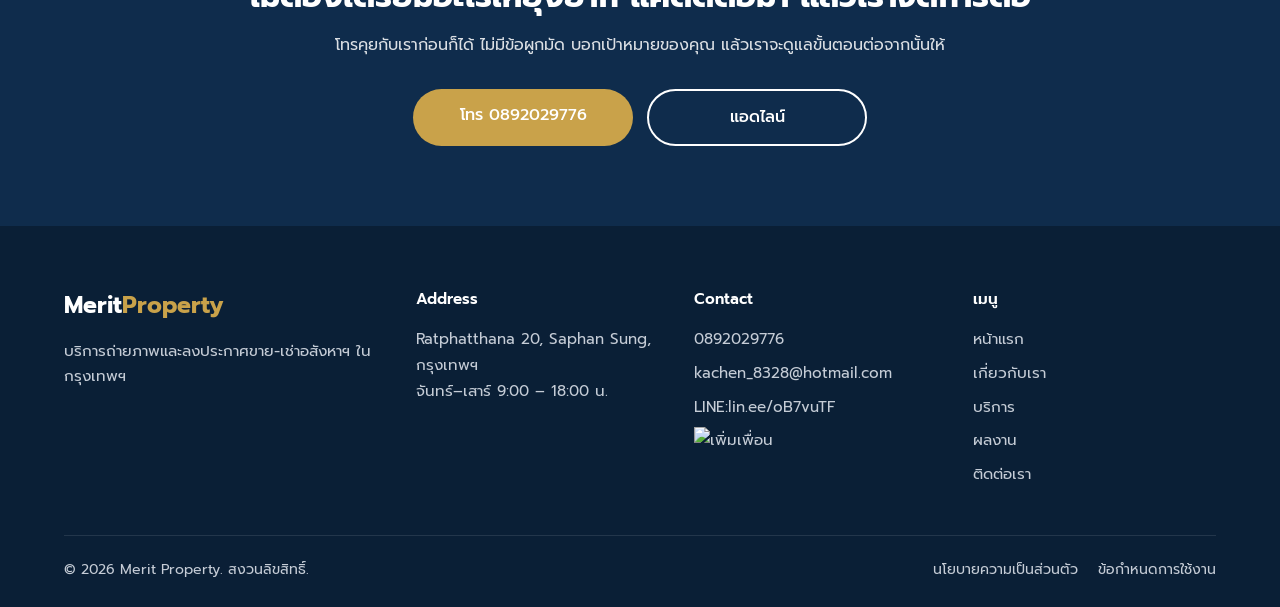
==== commit e89e0d7f: "up" ====
--- a/index.html
+++ b/index.html
@@ -164,9 +164,9 @@
   <section class="home-hero">
     <div class="container">
       <div class="content">
-        <span class="eyebrow">ตัวแทนอสังหาฯ กรุงเทพฯ</span>
+        <span class="eyebrow">เมอริท พร๊อพเพอร์ตี้ ฝากขายบ้านและคอนโด กรุงเทพ</span>
         <h1>ขายบ้านและคอนโดให้ไว<br />ด้วย<span>ภาพที่ขายได้จริง</span></h1>
-        <p>Merit Property ดูแลตั้งแต่ถ่ายภาพมืออาชีพ เขียนรายละเอียดประกาศ จนถึงหาผู้ซื้อและผู้เช่า ครอบคลุม 12 ทำเลหลักทั่วกรุงเทพฯ</p>
+        <p>Merit Property ดูแลตั้งแต่ถ่ายภาพมืออาชีพ เขียนรายละเอียดประกาศ จนถึงหาผู้ซื้อและผู้เช่า ครอบคลุม ทำเลหลักทั่วกรุงเทพฯ</p>
         <div class="hero-buttons">
           <a href="contact.html#contact-form" class="btn btn-primary">ปรึกษาฟรี</a>
           <a href="portfolio.html" class="btn btn-light">ประกาศขาย-เช่า อสังหาฯ</a>
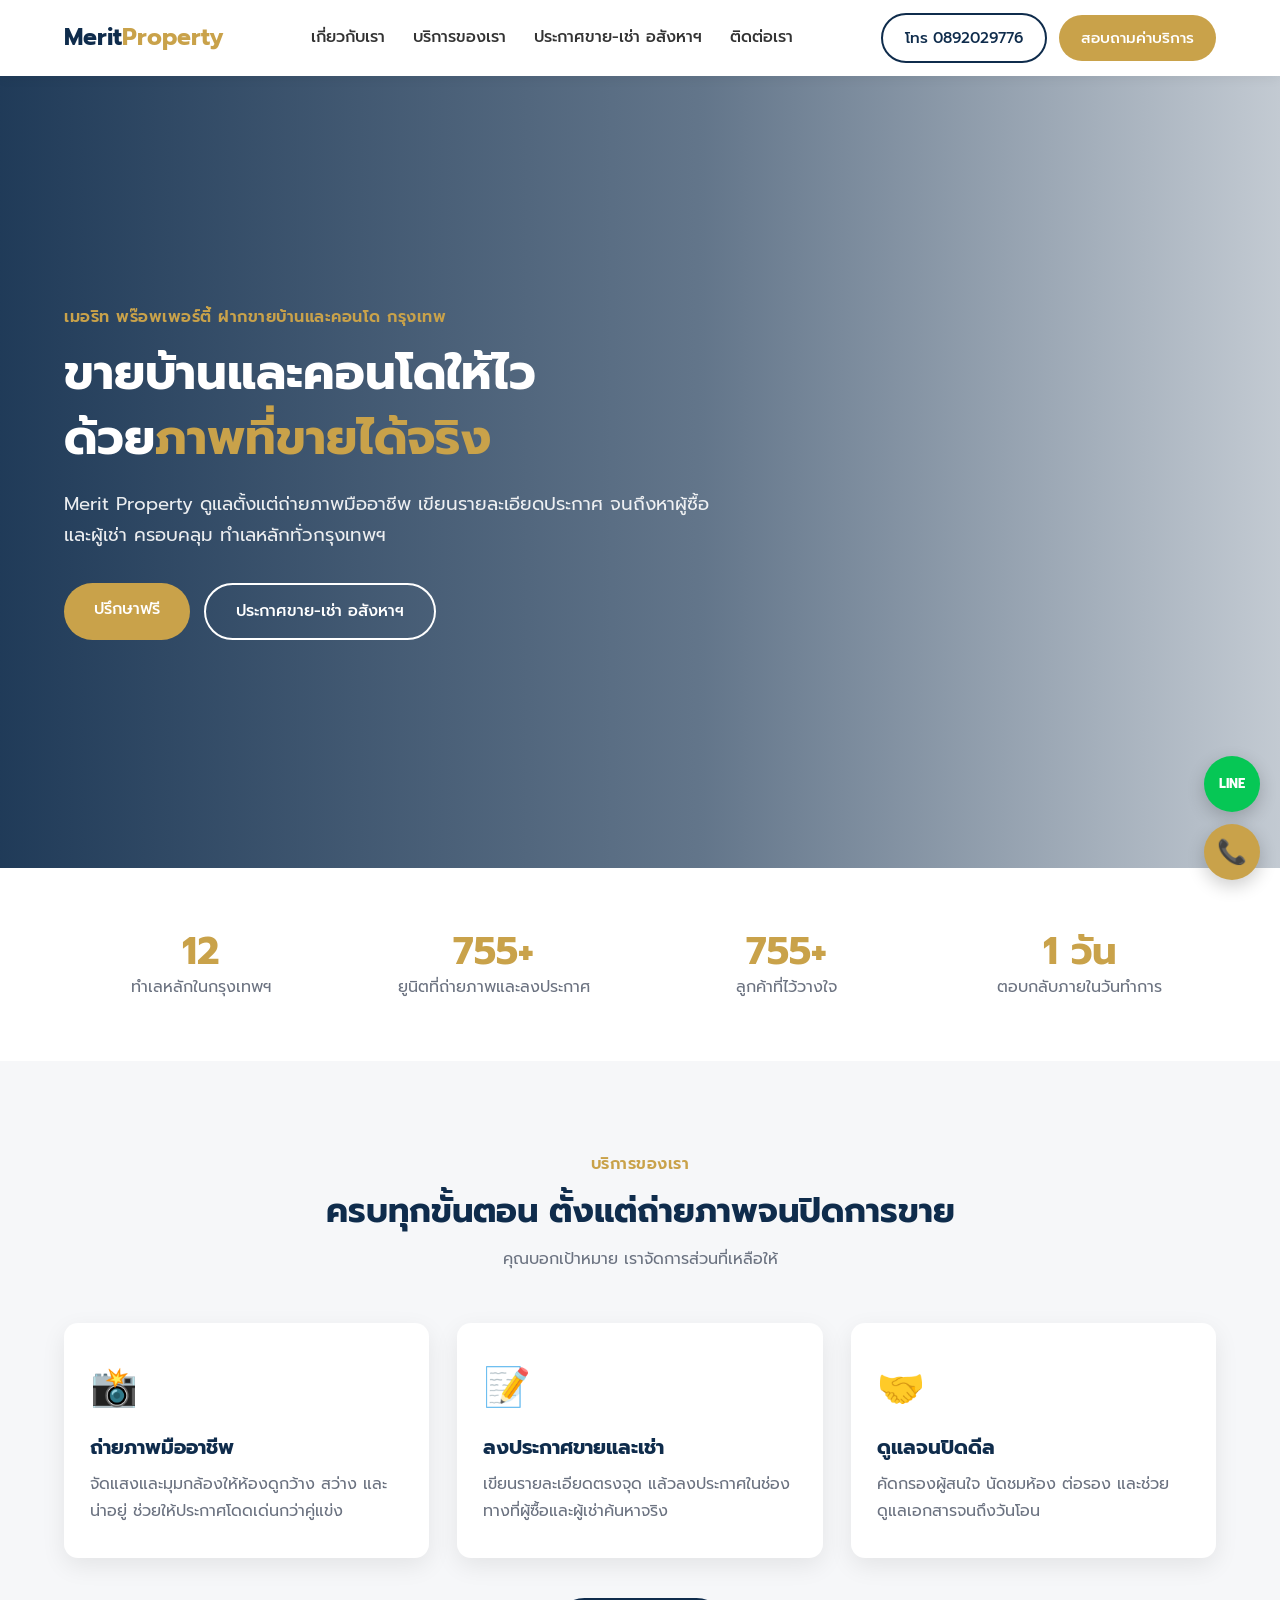
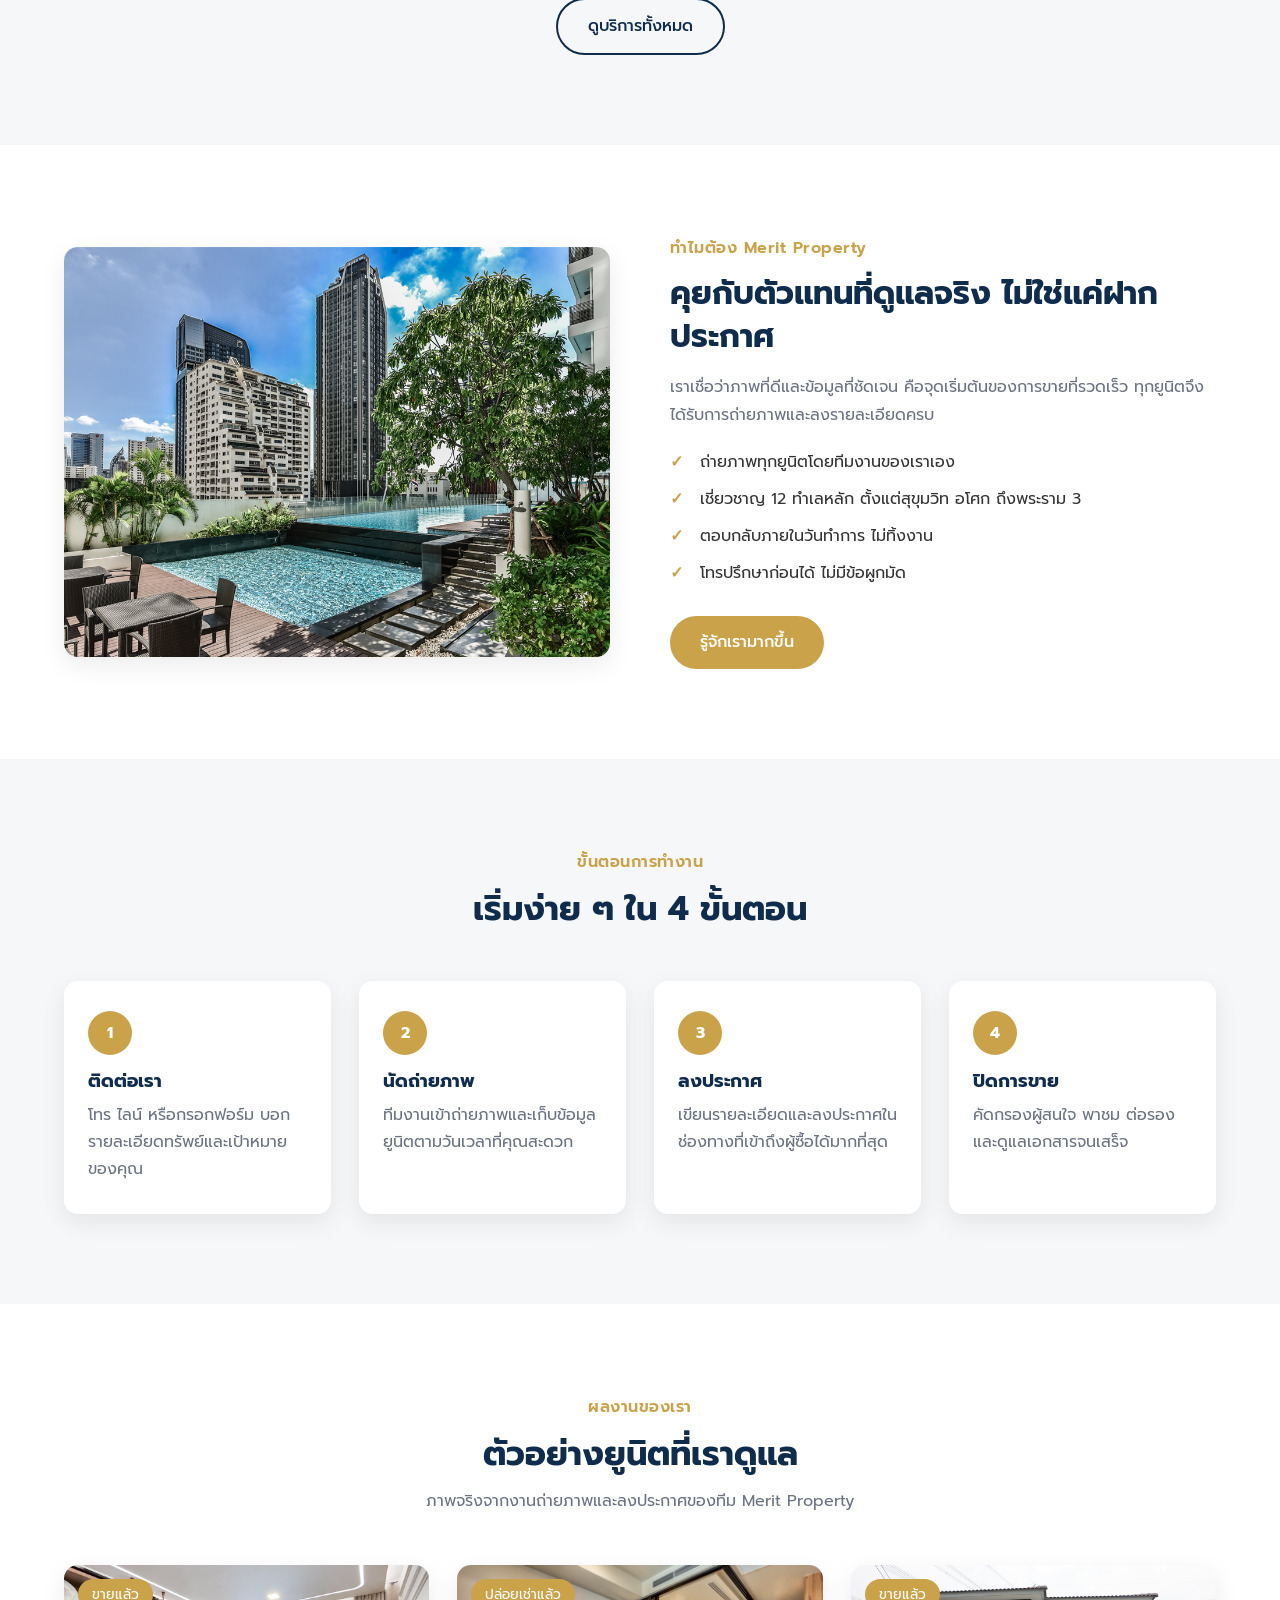
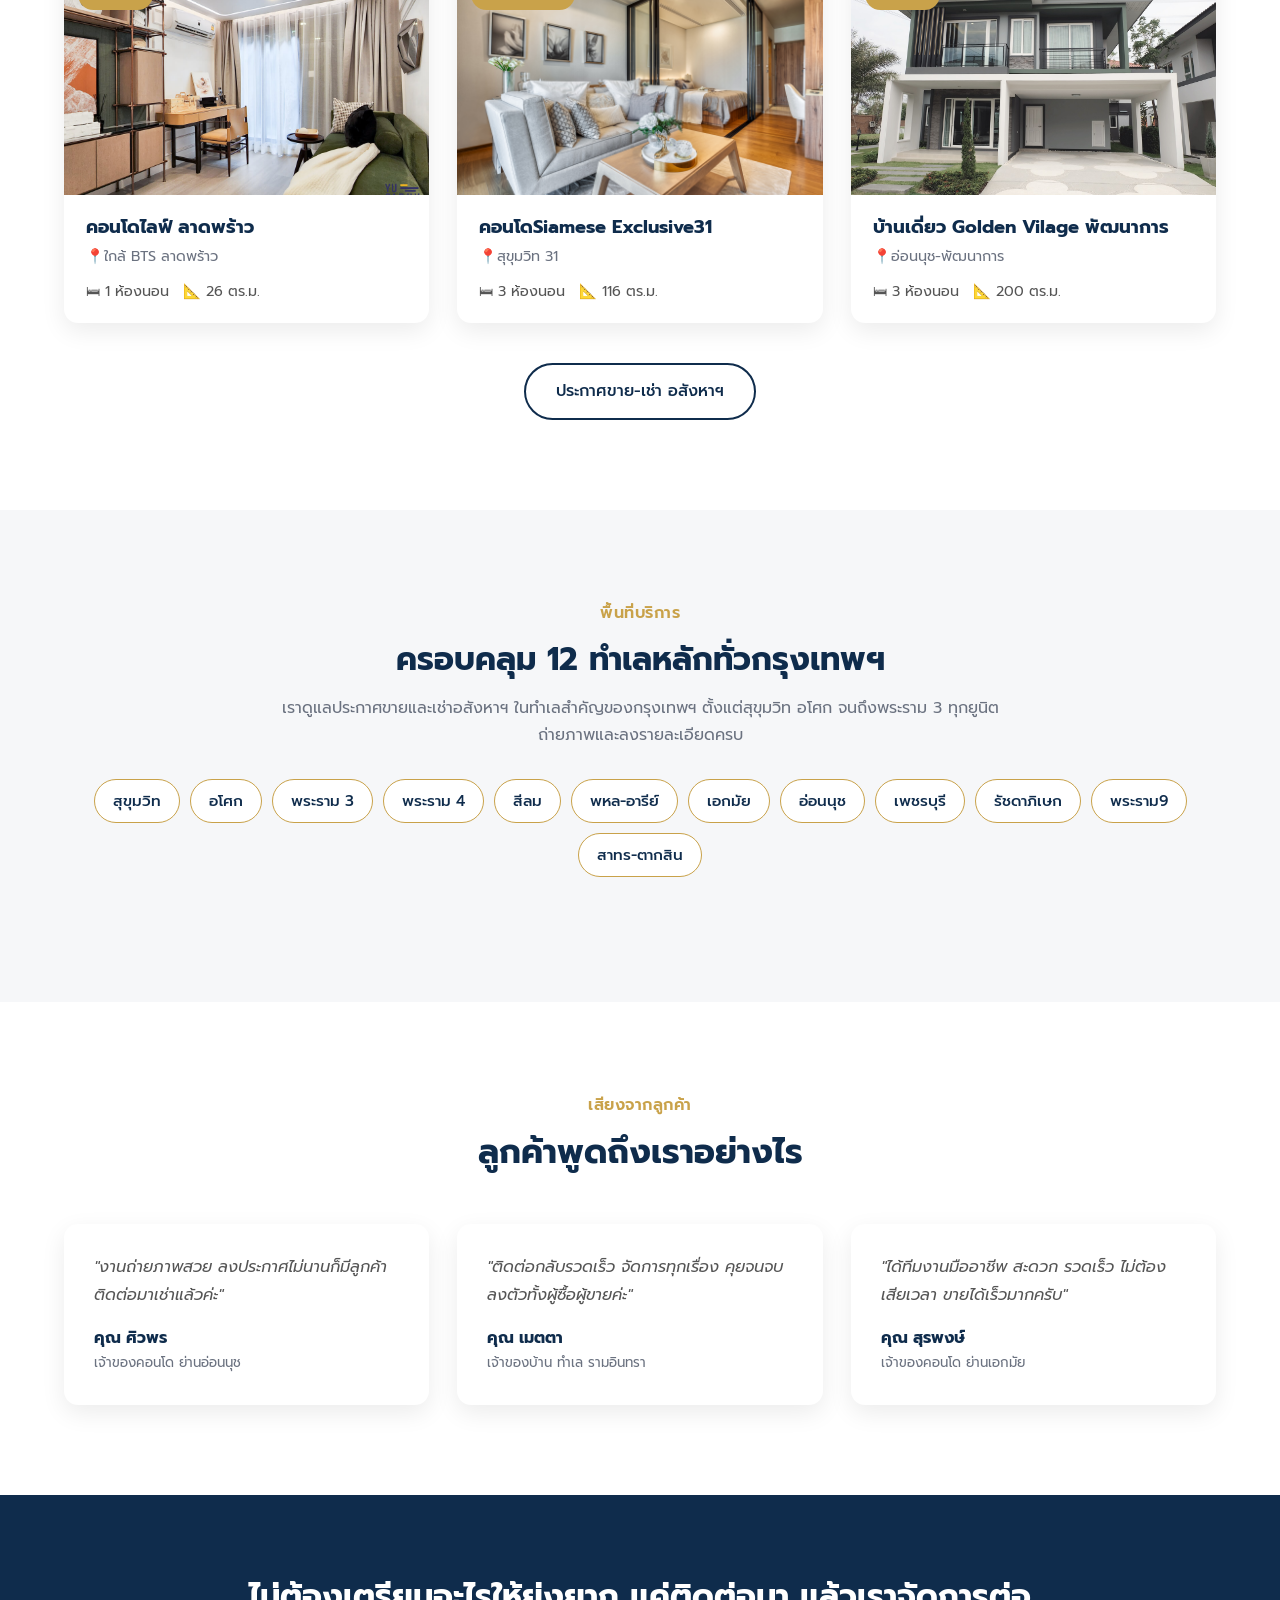
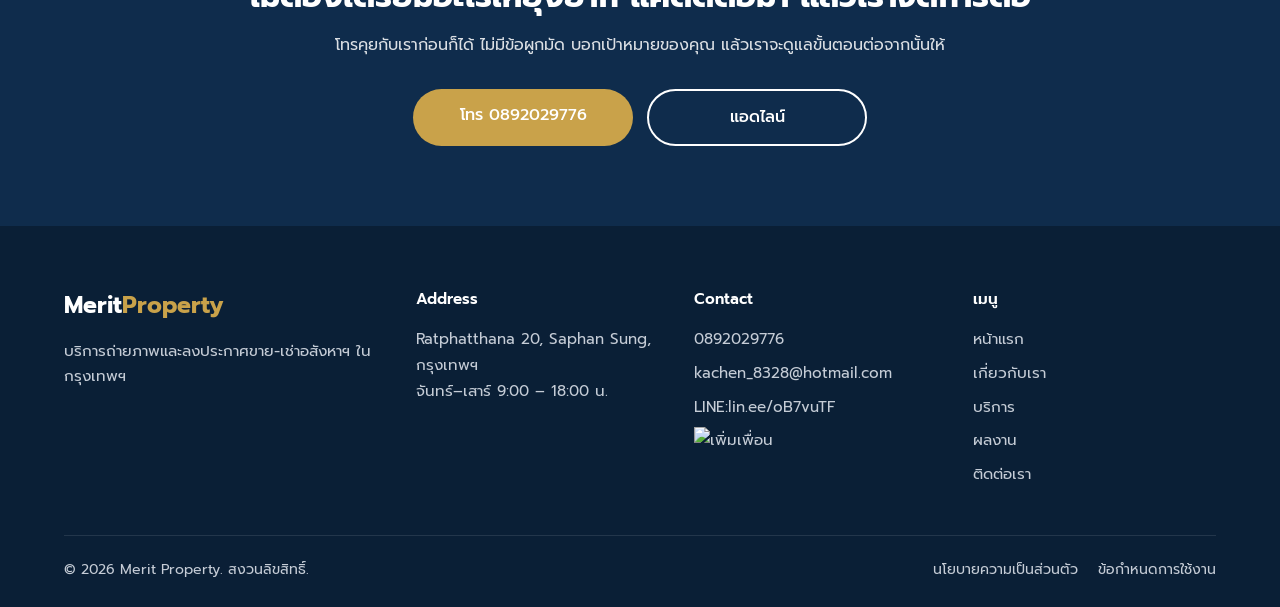
==== commit bc205381: "ืืnew text" ====
--- a/index.html
+++ b/index.html
@@ -22,7 +22,7 @@
         </ul>
         <div class="nav-actions">
           <a class="btn btn-outline js-tel">โทร <span class="js-phone"></span></a>
-          <a href="contact.html#contact-form" class="btn btn-primary">จองบริการ</a>
+          <a href="contact.html#contact-form" class="btn btn-primary">สอบถามค่าบริการ</a>
           <button class="menu-toggle" id="menuToggle" aria-label="เมนู">☰</button>
         </div>
       </nav>
